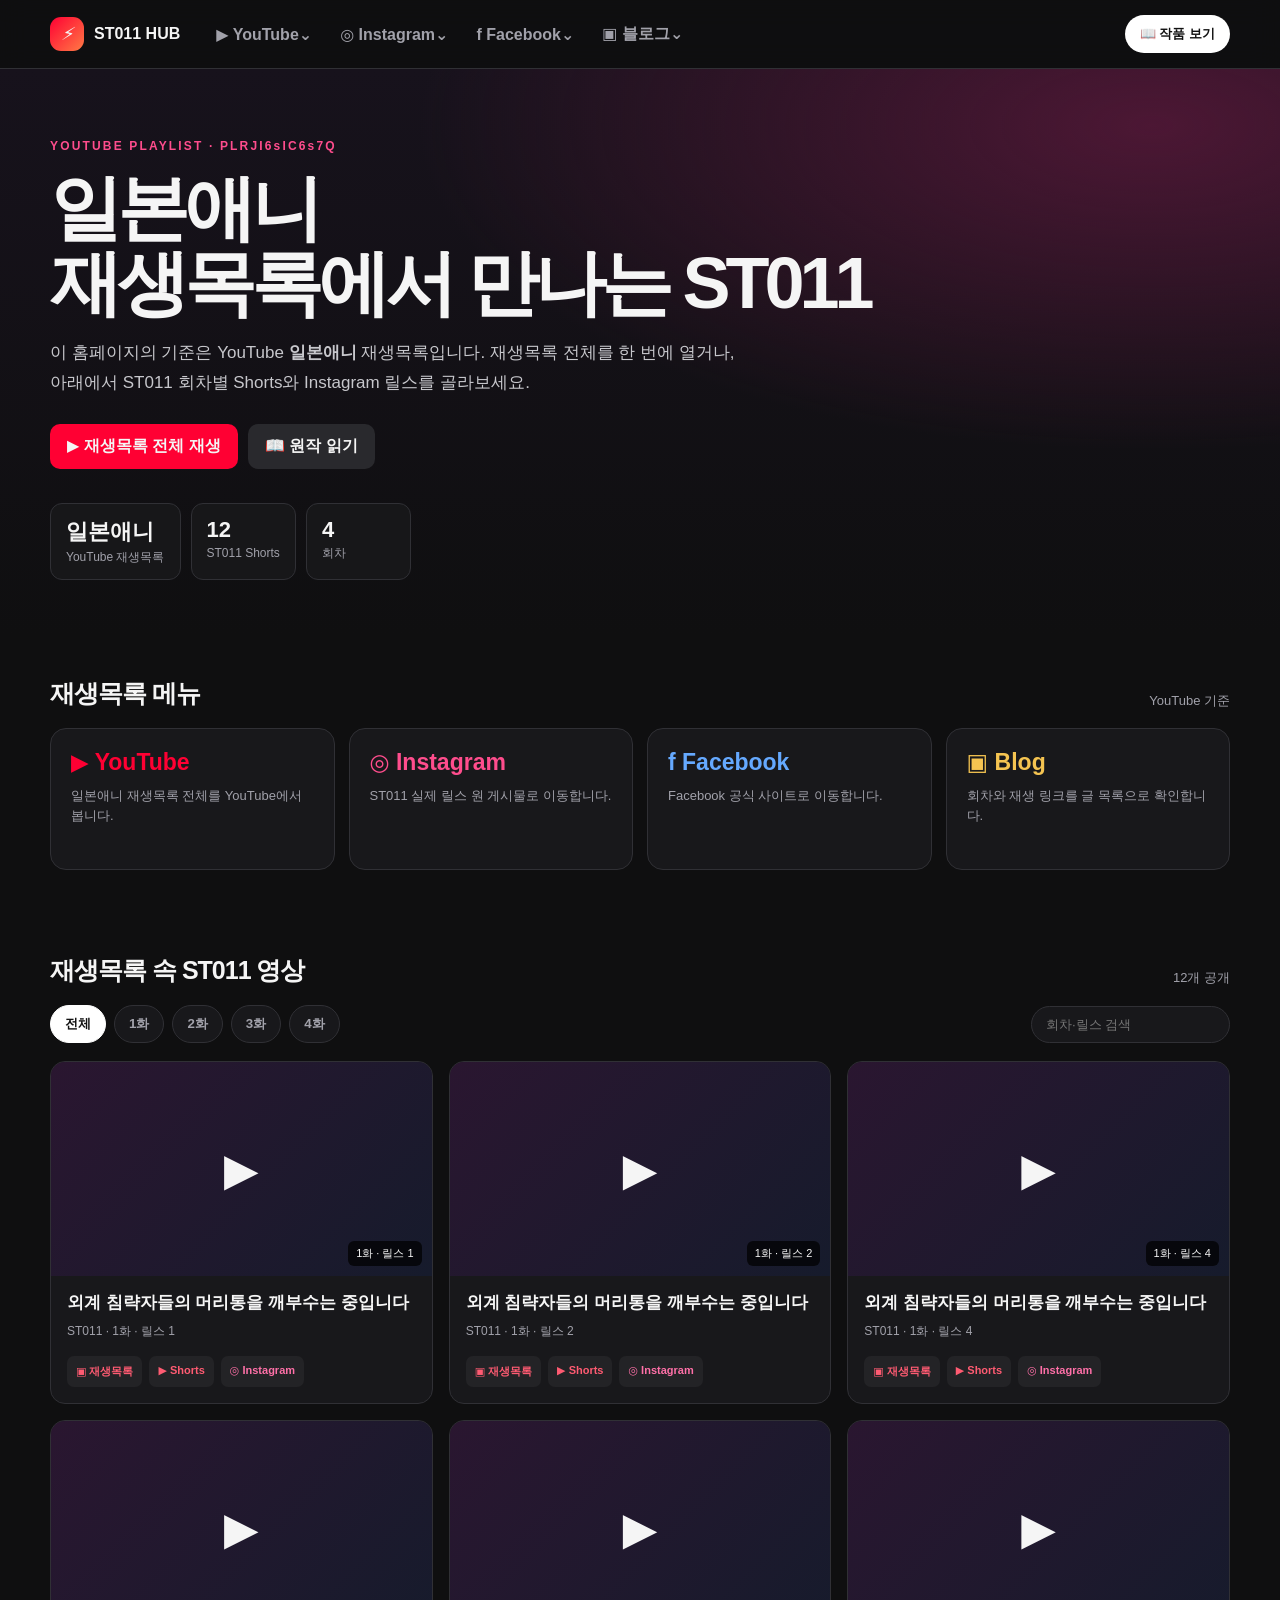
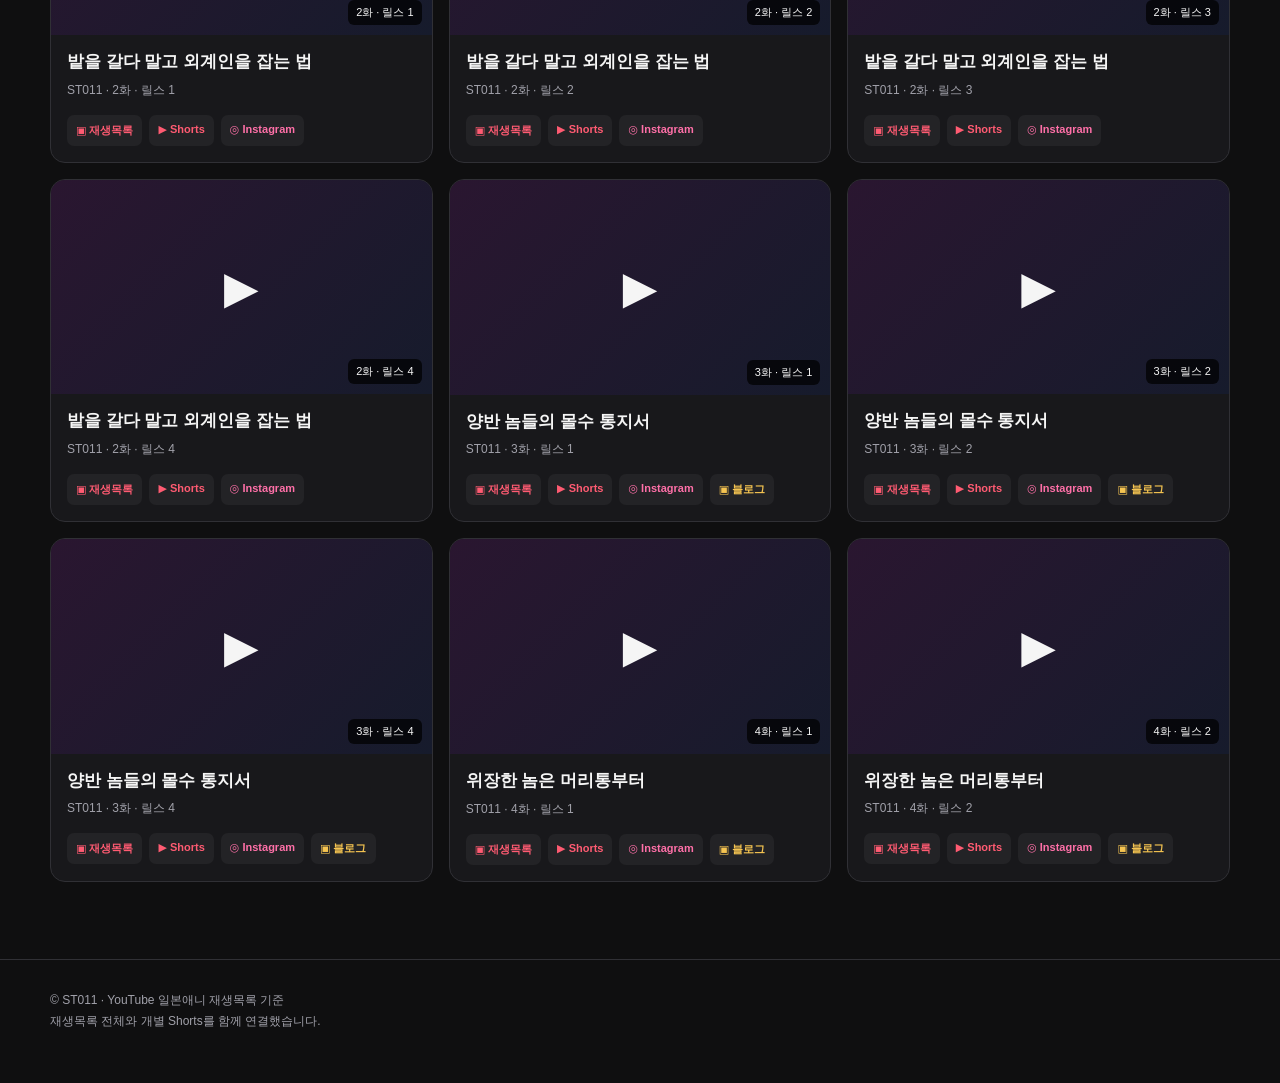
==== index.html @ 4442c3e7 "Rebuild homepage around YouTube playlist" ====
<!doctype html>
<html lang="ko">
<head>
<meta charset="utf-8"><meta name="viewport" content="width=device-width,initial-scale=1">
<meta name="description" content="ST011 외계 침략자들의 머리통을 깨부수는 중입니다 공식 콘텐츠 허브">
<title>ST011 · 일본애니 YouTube 재생목록</title>
<style>
:root{--bg:#0f0f10;--panel:#18181b;--soft:#232326;--line:#303035;--text:#f5f5f5;--muted:#a1a1aa;--red:#ff0033;--pink:#ff4d8d;--blue:#3ea6ff;--gold:#f5c451}*{box-sizing:border-box}body{margin:0;background:var(--bg);color:var(--text);font-family:Arial,system-ui,"Malgun Gothic",sans-serif}a{color:inherit;text-decoration:none}.wrap{width:min(1180px,calc(100% - 32px));margin:auto}.top{position:sticky;top:0;z-index:5;background:rgba(15,15,16,.94);backdrop-filter:blur(14px);border-bottom:1px solid var(--line)}.nav{height:68px;display:flex;align-items:center;gap:24px}.brand{display:flex;align-items:center;gap:10px;font-weight:900;white-space:nowrap}.brand-mark{display:grid;place-items:center;width:34px;height:34px;border-radius:11px;background:linear-gradient(135deg,var(--red),#ff7a45);font-size:18px}.nav-menu{display:flex;gap:4px;align-items:center}.menu{position:relative}.menu>button{border:0;background:transparent;color:var(--muted);font:inherit;font-weight:700;padding:24px 12px;cursor:pointer}.menu>button:hover,.menu.open>button{color:#fff}.drop{display:none;position:absolute;top:58px;left:0;width:270px;padding:9px;background:#202023;border:1px solid #3a3a40;border-radius:14px;box-shadow:0 18px 45px #0008}.menu.open .drop{display:block}.drop a,.drop .disabled{display:block;padding:12px;border-radius:9px;color:#ddd;font-size:14px}.drop a:hover{background:#303035}.drop small{display:block;color:var(--muted);font-size:11px;margin-top:3px}.nav-cta{margin-left:auto;padding:10px 15px;border-radius:999px;background:#fff;color:#111;font-weight:800;font-size:13px}.hero{padding:70px 0 55px;background:radial-gradient(ellipse at 90% 10%,#4c1734 0,transparent 45%),linear-gradient(180deg,#17121c,#0f0f10)}.eyebrow{color:var(--pink);font-size:12px;font-weight:900;letter-spacing:.18em}.hero h1{max-width:850px;margin:18px 0 15px;font-size:clamp(37px,6vw,72px);line-height:1.04;letter-spacing:-.07em}.hero p{max-width:690px;color:#c7c7cc;line-height:1.75;font-size:17px}.hero-actions{display:flex;gap:10px;flex-wrap:wrap;margin-top:27px}.btn{display:inline-flex;align-items:center;gap:7px;padding:12px 17px;border-radius:10px;background:var(--red);font-weight:800}.btn.alt{background:#29292d}.stats{display:flex;gap:10px;margin-top:34px;flex-wrap:wrap}.stat{min-width:105px;padding:13px 15px;border:1px solid var(--line);border-radius:12px;background:#171719}.stat b{display:block;font-size:22px}.stat span{color:var(--muted);font-size:12px}.section{padding:42px 0}.section-head{display:flex;justify-content:space-between;align-items:end;margin-bottom:18px}.section-head h2{font-size:25px;margin:0;letter-spacing:-.04em}.section-head span{color:var(--muted);font-size:13px}.channel-grid{display:grid;grid-template-columns:repeat(4,1fr);gap:14px}.channel{min-height:142px;padding:20px;border:1px solid var(--line);border-radius:16px;background:var(--panel);transition:.2s}.channel:hover{transform:translateY(-3px);border-color:#626269}.channel b{font-size:23px}.channel p{margin:10px 0 0;color:var(--muted);font-size:13px;line-height:1.5}.channel.yt b{color:var(--red)}.channel.ig b{color:var(--pink)}.channel.blog b{color:var(--gold)}.channel.fb b{color:#65a9ff}.toolbar{display:flex;gap:8px;align-items:center;overflow:auto;margin-bottom:18px}.filter{padding:9px 14px;border:1px solid var(--line);border-radius:999px;background:var(--panel);color:var(--muted);font-weight:800;cursor:pointer;white-space:nowrap}.filter.active{background:#fff;color:#111;border-color:#fff}.search{margin-left:auto;min-width:190px;padding:10px 14px;border:1px solid var(--line);border-radius:999px;background:var(--panel);color:#fff;outline:0}.grid{display:grid;grid-template-columns:repeat(3,1fr);gap:16px}.card{overflow:hidden;border:1px solid var(--line);border-radius:15px;background:var(--panel);transition:.2s}.card:hover{transform:translateY(-3px);border-color:#666}.thumb{position:relative;aspect-ratio:16/9;background:linear-gradient(135deg,#2a1630,#161b2c);display:grid;place-items:center;font-size:45px}.thumb span{position:absolute;right:10px;bottom:10px;padding:5px 8px;border-radius:6px;background:#000b;font-size:11px}.card-body{padding:16px}.card h3{margin:0 0 8px;font-size:17px;line-height:1.35}.card p{margin:0;color:var(--muted);font-size:12px}.links{display:flex;gap:7px;flex-wrap:wrap;margin-top:16px}.links a{padding:8px 9px;border-radius:7px;background:var(--soft);font-size:11px;font-weight:800}.links .yt{color:#ff5b72}.links .ig{color:#ff70a8}.links .bl{color:var(--gold)}.empty{grid-column:1/-1;text-align:center;color:var(--muted);padding:45px}footer{margin-top:35px;padding:30px 0 50px;border-top:1px solid var(--line);color:var(--muted);font-size:12px;line-height:1.8}@media(max-width:800px){.nav{gap:10px}.nav-menu{gap:0}.menu>button{padding:24px 7px;font-size:13px}.nav-cta{display:none}.channel-grid{grid-template-columns:repeat(2,1fr)}.grid{grid-template-columns:repeat(2,1fr)}}@media(max-width:560px){.wrap{width:calc(100% - 24px)}.nav{height:58px}.brand span{display:none}.nav-menu{margin-left:auto}.menu>button{padding:20px 5px;font-size:12px}.drop{position:fixed;top:59px;left:12px;width:calc(100vw - 24px)}.hero{padding:50px 0 40px}.hero h1{font-size:42px}.channel-grid,.grid{grid-template-columns:1fr}.search{min-width:130px}}
</style>
</head>
<body>
<header class="top"><nav class="nav wrap"><a class="brand" href="#top"><i class="brand-mark">⚡</i><span>ST011 HUB</span></a><div class="nav-menu"><div class="menu"><button>▶ YouTube⌄</button><div class="drop"><a href="#reels">ST011 Shorts<small>회차별 공개 릴스 12개</small></a><a href="https://www.youtube.com/shorts/h71V_TuY8aE" target="_blank" rel="noopener">최신 Shorts 보기<small>YouTube에서 바로 재생</small></a></div></div><div class="menu"><button>◎ Instagram⌄</button><div class="drop"><a href="#reels">Instagram 릴스 목록<small>실제 게시물 permalink 12개</small></a><a href="https://www.instagram.com/reel/DeUQl2rDQXQ/" target="_blank" rel="noopener">최근 릴스 보기<small>Instagram 원 게시물</small></a></div></div><div class="menu"><button>f Facebook⌄</button><div class="drop"><a href="https://www.facebook.com/" target="_blank" rel="noopener">Facebook 열기<small>공식 Facebook</small></a><span class="disabled">ST011 Facebook<small>게시물 준비 중</small></span></div></div><div class="menu"><button>▣ 블로그⌄</button><div class="drop"><a href="https://okluckday9009.blogspot.com/p/st011.html" target="_blank" rel="noopener">ST011 전체 목록<small>회차·릴스 통합 목록</small></a><a href="#reels">개별 Blogger 글<small>연결된 항목에서 보기</small></a></div></div></div><a class="nav-cta" href="https://novelpia.com/novel/458237" target="_blank" rel="noopener">📖 작품 보기</a></nav></header>
<main id="top"><section class="hero"><div class="wrap"><div class="eyebrow">YOUTUBE PLAYLIST · PLRJI6sIC6s7Q</div><h1>일본애니<br>재생목록에서 만나는 ST011</h1><p>이 홈페이지의 기준은 YouTube <b>일본애니</b> 재생목록입니다. 재생목록 전체를 한 번에 열거나, 아래에서 ST011 회차별 Shorts와 Instagram 릴스를 골라보세요.</p><div class="hero-actions"><a class="btn" href="https://www.youtube.com/playlist?list=PLRJI6sIC6s7Q" target="_blank" rel="noopener">▶ 재생목록 전체 재생</a><a class="btn alt" href="https://novelpia.com/novel/458237" target="_blank" rel="noopener">📖 원작 읽기</a></div><div class="stats"><div class="stat"><b>일본애니</b><span>YouTube 재생목록</span></div><div class="stat"><b>12</b><span>ST011 Shorts</span></div><div class="stat"><b>4</b><span>회차</span></div></div></div></section><section class="section wrap"><div class="section-head"><h2>재생목록 메뉴</h2><span>YouTube 기준</span></div><div class="channel-grid"><a class="channel yt" href="https://www.youtube.com/playlist?list=PLRJI6sIC6s7Q" target="_blank" rel="noopener"><b>▶ YouTube</b><p>일본애니 재생목록 전체를 YouTube에서 봅니다.</p></a><a class="channel ig" href="#reels"><b>◎ Instagram</b><p>ST011 실제 릴스 원 게시물로 이동합니다.</p></a><a class="channel fb" href="https://www.facebook.com/" target="_blank" rel="noopener"><b>f Facebook</b><p>Facebook 공식 사이트로 이동합니다.</p></a><a class="channel blog" href="https://okluckday9009.blogspot.com/p/st011.html" target="_blank" rel="noopener"><b>▣ Blog</b><p>회차와 재생 링크를 글 목록으로 확인합니다.</p></a></div></section><section class="section wrap" id="reels"><div class="section-head"><h2>재생목록 속 ST011 영상</h2><span id="count">12개 공개</span></div><div class="toolbar"><button class="filter active" data-ep="all">전체</button><button class="filter" data-ep="1">1화</button><button class="filter" data-ep="2">2화</button><button class="filter" data-ep="3">3화</button><button class="filter" data-ep="4">4화</button><input class="search" id="search" type="search" placeholder="회차·릴스 검색"></div><div class="grid" id="cards"></div></section></main><footer><div class="wrap">© ST011 · YouTube 일본애니 재생목록 기준<br>재생목록 전체와 개별 Shorts를 함께 연결했습니다.</div></footer>
<script>document.querySelectorAll('.menu>button').forEach(b=>b.addEventListener('click',e=>{e.stopPropagation();let m=b.parentElement;document.querySelectorAll('.menu.open').forEach(x=>{if(x!==m)x.classList.remove('open')});m.classList.toggle('open')}));document.addEventListener('click',()=>document.querySelectorAll('.menu.open').forEach(x=>x.classList.remove('open')));const playlist='https://www.youtube.com/playlist?list=PLRJI6sIC6s7Q';const ep={1:'외계 침략자들의 머리통을 깨부수는 중입니다',2:'밭을 갈다 말고 외계인을 잡는 법',3:'양반 놈들의 몰수 통지서',4:'위장한 놈은 머리통부터'};const data=[[1,1,'h71V_TuY8aE','DeT11DfCuy5'],[1,2,'2oEH3AZr828','DeT2FqKDecx'],[1,4,'5866aR7x1Wc','DeT2aIpCD3w'],[2,1,'pRahe1YT7Gk','DeT2qjZjl4y'],[2,2,'icGNp7vHbL8','DeT3AYilDQW'],[2,3,'TLaUuXp0Tio','DeT3PUkDRfa'],[2,4,'d_5WzrYfYfo','DeT3c35DJd8'],[3,1,'-ogIaoAQ8pc','DeUOO4tgRY1','https://okluckday9009.blogspot.com/2026/10/st011-3-1.html'],[3,2,'vuyFO8co-Tc','DeUOekKgqoB','https://okluckday9009.blogspot.com/2026/10/st011-3-2.html'],[3,4,'KLglSSzlhNg','DeUQIN5Ai72','https://okluckday9009.blogspot.com/2026/10/st011-3-4.html'],[4,1,'MNRYfB_dFZ0','DeUQVhTjrrh','https://okluckday9009.blogspot.com/2026/10/st011-4-1.html'],[4,2,'YEuZNyQRZB8','DeUQl2rDQXQ','https://okluckday9009.blogspot.com/2026/10/st011-4-2.html']];const cards=document.querySelector('#cards'),count=document.querySelector('#count');function draw(filter='all',query=''){cards.innerHTML='';let n=0;data.forEach(([e,p,y,i,b])=>{let text=`${e}화 ${p} ${ep[e]}`;if(filter!=='all'&&String(e)!==filter||query&&!text.toLowerCase().includes(query.toLowerCase()))return;n++;cards.insertAdjacentHTML('beforeend',`<article class="card"><div class="thumb">▶<span>${e}화 · 릴스 ${p}</span></div><div class="card-body"><h3>${ep[e]}</h3><p>ST011 · ${e}화 · 릴스 ${p}</p><div class="links"><a class="yt" href="${playlist}" target="_blank" rel="noopener">▣ 재생목록</a><a class="yt" href="https://www.youtube.com/shorts/${y}" target="_blank" rel="noopener">▶ Shorts</a><a class="ig" href="https://www.instagram.com/reel/${i}/" target="_blank" rel="noopener">◎ Instagram</a>${b?`<a class="bl" href="${b}" target="_blank" rel="noopener">▣ 블로그</a>`:''}</div></div></article>`)});if(!n)cards.innerHTML='<div class="empty">조건에 맞는 콘텐츠가 없습니다.</div>';count.textContent=`${n}개 공개`}let current='all';document.querySelectorAll('[data-ep]').forEach(b=>b.addEventListener('click',()=>{document.querySelector('.filter.active').classList.remove('active');b.classList.add('active');current=b.dataset.ep;draw(current,document.querySelector('#search').value)}));document.querySelector('#search').addEventListener('input',e=>draw(current,e.target.value));draw();</script>
</body></html>
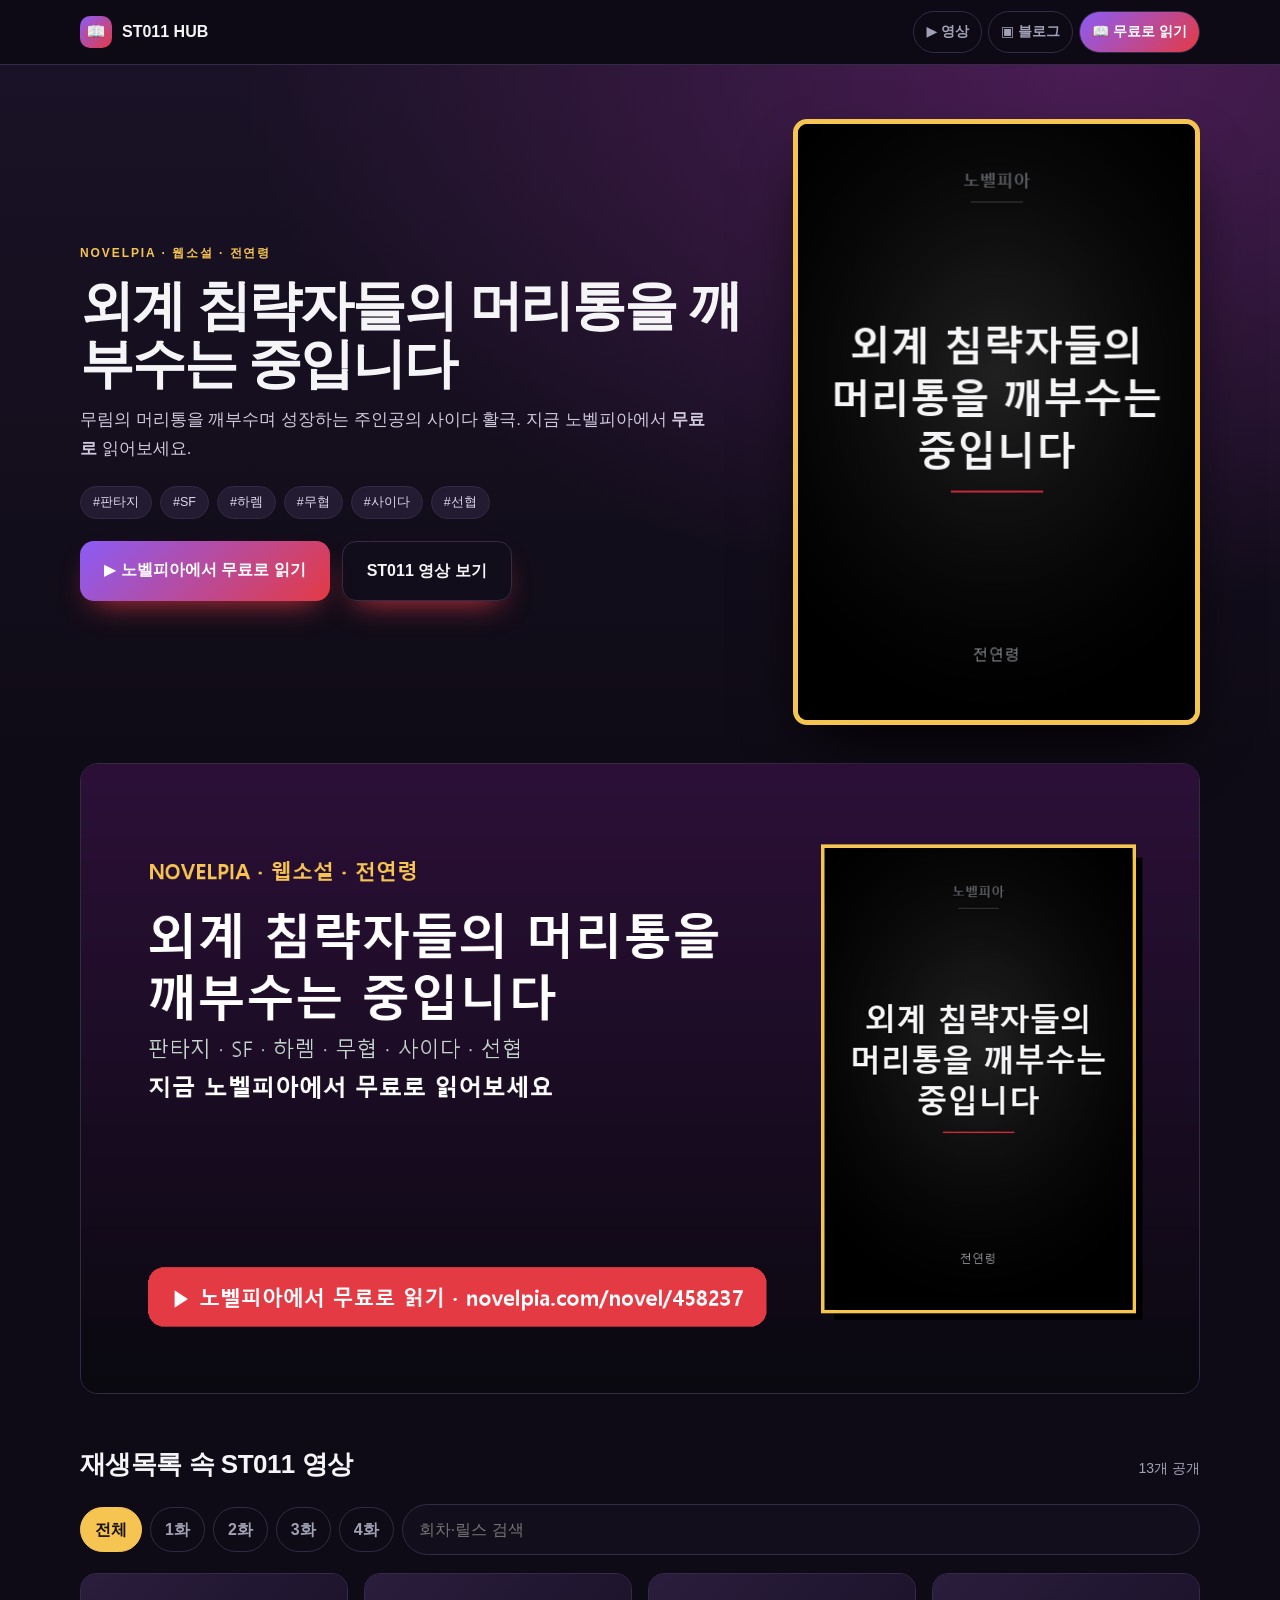
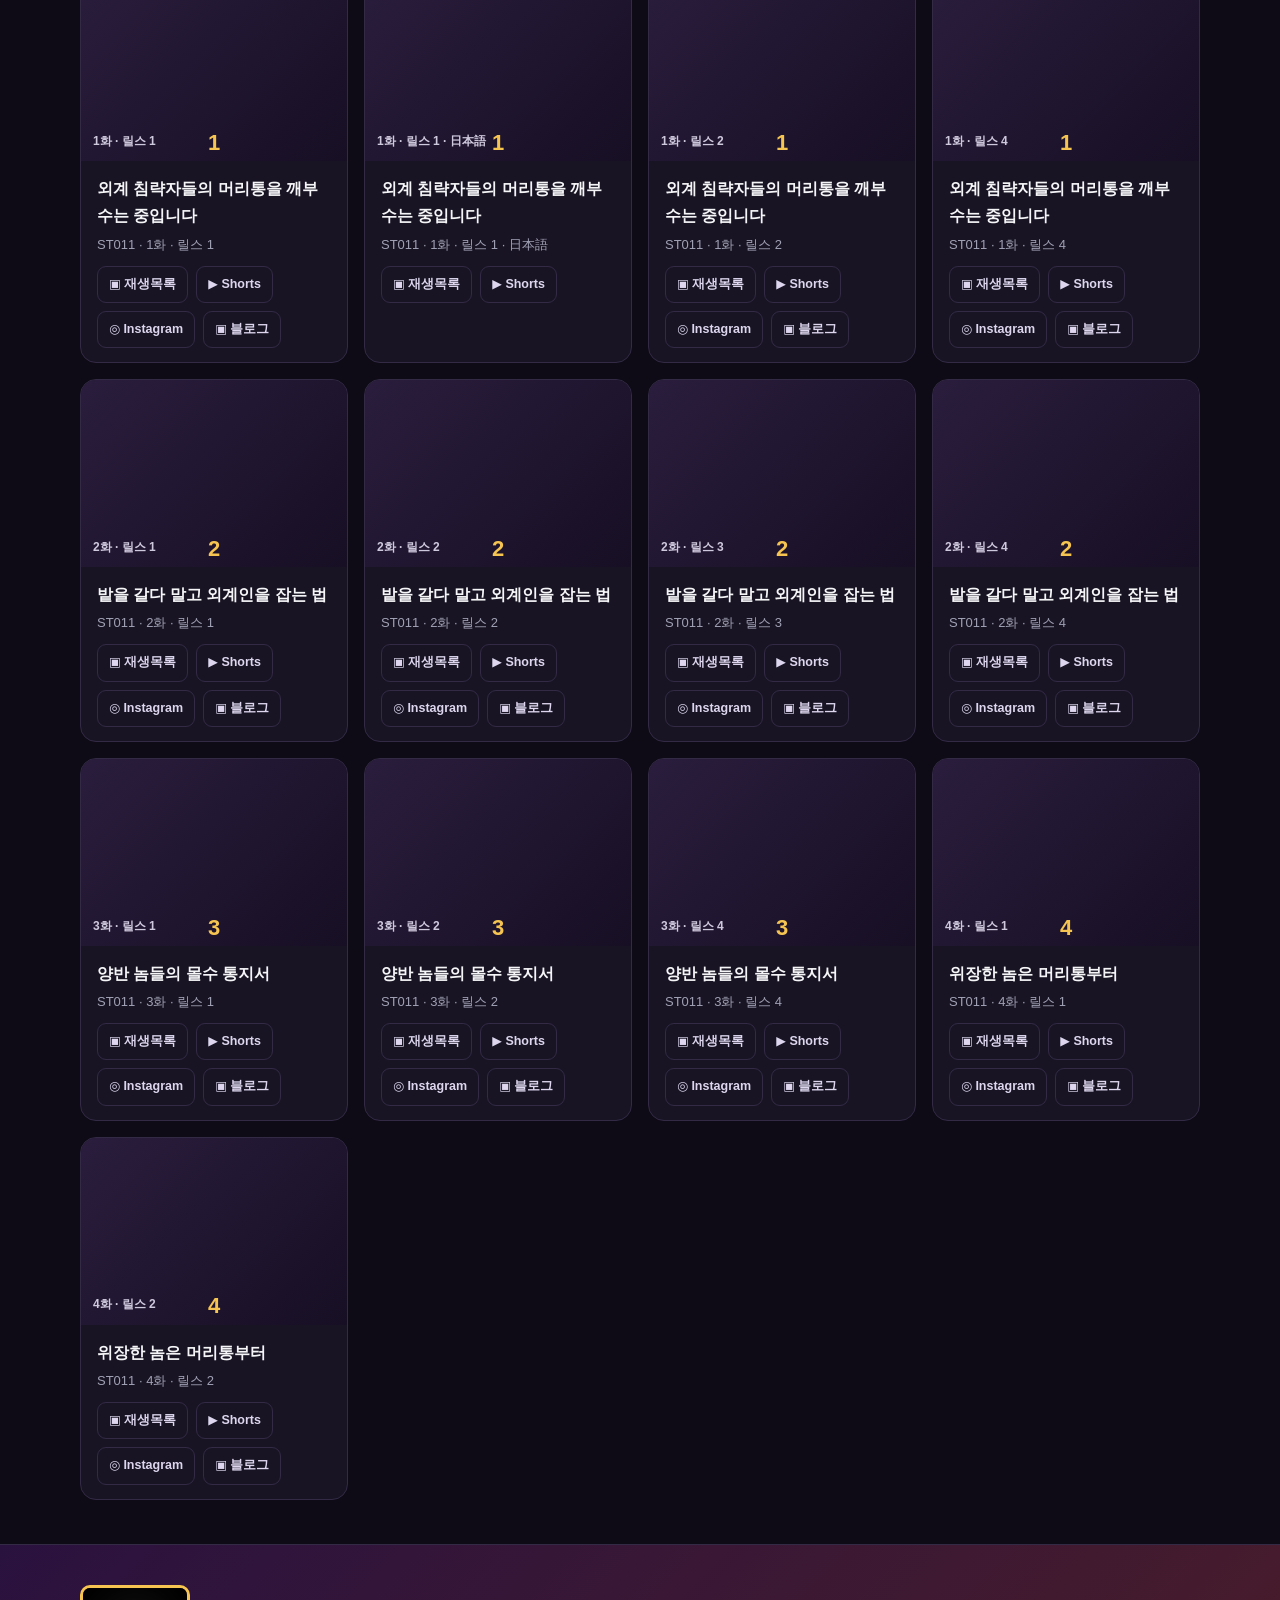
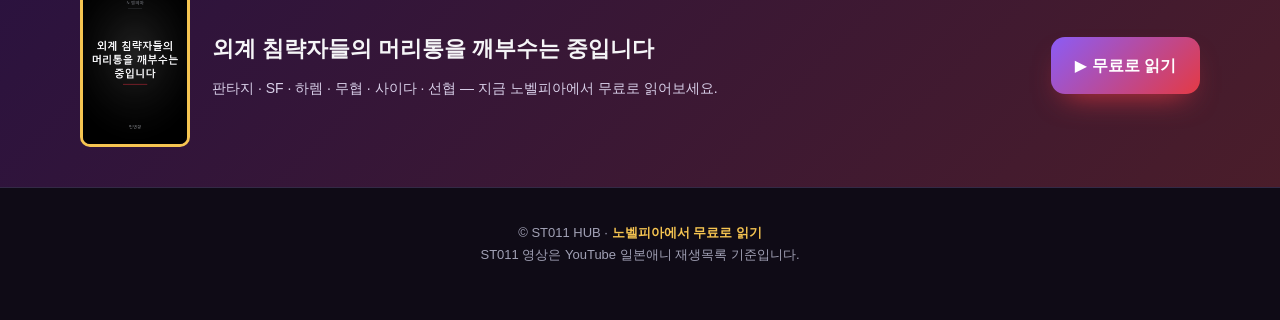
==== commit e862bfff: "Rebuild homepage around the novel (외계 침략자들의 머리통을 깨부수는 중입니다): hero + official cover + banner + CTAs +" ====
--- a/index.html
+++ b/index.html
@@ -1,15 +1,158 @@
 <!doctype html>
 <html lang="ko">
 <head>
-<meta charset="utf-8"><meta name="viewport" content="width=device-width,initial-scale=1">
-<meta name="description" content="ST011 외계 침략자들의 머리통을 깨부수는 중입니다 공식 콘텐츠 허브">
-<title>ST011 · 일본애니 YouTube 재생목록</title>
+<meta charset="utf-8">
+<meta name="viewport" content="width=device-width,initial-scale=1">
+<meta name="description" content="노벨피아 웹소설 &#39;외계 침략자들의 머리통을 깨부수는 중입니다&#39; 공식 허브 — 지금 무료로 읽기, ST011 영상·릴스 모음">
+<meta name="robots" content="max-image-preview:large">
+<meta property="og:title" content="외계 침략자들의 머리통을 깨부수는 중입니다">
+<meta property="og:description" content="판타지·SF·하렘·무협·사이다·선협 — 노벨피아에서 무료로 읽어보세요.">
+<meta property="og:image" content="https://nicewjs0526-sudo.github.io/st011-homepage/assets/hero_novelpia.png">
+<meta property="og:type" content="website">
+<meta name="twitter:card" content="summary_large_image">
+<link rel="alternate" type="application/atom+xml" title="외계 침략자들의 머리통을 깨부수는 중입니다" href="https://okluckday9009.blogspot.com/feeds/posts/default">
+<title>외계 침략자들의 머리통을 깨부수는 중입니다 · ST011 HUB</title>
 <style>
-:root{--bg:#0f0f10;--panel:#18181b;--soft:#232326;--line:#303035;--text:#f5f5f5;--muted:#a1a1aa;--red:#ff0033;--pink:#ff4d8d;--blue:#3ea6ff;--gold:#f5c451}*{box-sizing:border-box}body{margin:0;background:var(--bg);color:var(--text);font-family:Arial,system-ui,"Malgun Gothic",sans-serif}a{color:inherit;text-decoration:none}.wrap{width:min(1180px,calc(100% - 32px));margin:auto}.top{position:sticky;top:0;z-index:5;background:rgba(15,15,16,.94);backdrop-filter:blur(14px);border-bottom:1px solid var(--line)}.nav{height:68px;display:flex;align-items:center;gap:24px}.brand{display:flex;align-items:center;gap:10px;font-weight:900;white-space:nowrap}.brand-mark{display:grid;place-items:center;width:34px;height:34px;border-radius:11px;background:linear-gradient(135deg,var(--red),#ff7a45);font-size:18px}.nav-menu{display:flex;gap:4px;align-items:center}.menu{position:relative}.menu>button{border:0;background:transparent;color:var(--muted);font:inherit;font-weight:700;padding:24px 12px;cursor:pointer}.menu>button:hover,.menu.open>button{color:#fff}.drop{display:none;position:absolute;top:58px;left:0;width:270px;padding:9px;background:#202023;border:1px solid #3a3a40;border-radius:14px;box-shadow:0 18px 45px #0008}.menu.open .drop{display:block}.drop a,.drop .disabled{display:block;padding:12px;border-radius:9px;color:#ddd;font-size:14px}.drop a:hover{background:#303035}.drop small{display:block;color:var(--muted);font-size:11px;margin-top:3px}.nav-cta{margin-left:auto;padding:10px 15px;border-radius:999px;background:#fff;color:#111;font-weight:800;font-size:13px}.hero{padding:70px 0 55px;background:radial-gradient(ellipse at 90% 10%,#4c1734 0,transparent 45%),linear-gradient(180deg,#17121c,#0f0f10)}.eyebrow{color:var(--pink);font-size:12px;font-weight:900;letter-spacing:.18em}.hero h1{max-width:850px;margin:18px 0 15px;font-size:clamp(37px,6vw,72px);line-height:1.04;letter-spacing:-.07em}.hero p{max-width:690px;color:#c7c7cc;line-height:1.75;font-size:17px}.hero-actions{display:flex;gap:10px;flex-wrap:wrap;margin-top:27px}.btn{display:inline-flex;align-items:center;gap:7px;padding:12px 17px;border-radius:10px;background:var(--red);font-weight:800}.btn.alt{background:#29292d}.stats{display:flex;gap:10px;margin-top:34px;flex-wrap:wrap}.stat{min-width:105px;padding:13px 15px;border:1px solid var(--line);border-radius:12px;background:#171719}.stat b{display:block;font-size:22px}.stat span{color:var(--muted);font-size:12px}.section{padding:42px 0}.section-head{display:flex;justify-content:space-between;align-items:end;margin-bottom:18px}.section-head h2{font-size:25px;margin:0;letter-spacing:-.04em}.section-head span{color:var(--muted);font-size:13px}.channel-grid{display:grid;grid-template-columns:repeat(4,1fr);gap:14px}.channel{min-height:142px;padding:20px;border:1px solid var(--line);border-radius:16px;background:var(--panel);transition:.2s}.channel:hover{transform:translateY(-3px);border-color:#626269}.channel b{font-size:23px}.channel p{margin:10px 0 0;color:var(--muted);font-size:13px;line-height:1.5}.channel.yt b{color:var(--red)}.channel.ig b{color:var(--pink)}.channel.blog b{color:var(--gold)}.channel.fb b{color:#65a9ff}.toolbar{display:flex;gap:8px;align-items:center;overflow:auto;margin-bottom:18px}.filter{padding:9px 14px;border:1px solid var(--line);border-radius:999px;background:var(--panel);color:var(--muted);font-weight:800;cursor:pointer;white-space:nowrap}.filter.active{background:#fff;color:#111;border-color:#fff}.search{margin-left:auto;min-width:190px;padding:10px 14px;border:1px solid var(--line);border-radius:999px;background:var(--panel);color:#fff;outline:0}.grid{display:grid;grid-template-columns:repeat(3,1fr);gap:16px}.card{overflow:hidden;border:1px solid var(--line);border-radius:15px;background:var(--panel);transition:.2s}.card:hover{transform:translateY(-3px);border-color:#666}.thumb{position:relative;aspect-ratio:16/9;background:linear-gradient(135deg,#2a1630,#161b2c);display:grid;place-items:center;font-size:45px}.thumb span{position:absolute;right:10px;bottom:10px;padding:5px 8px;border-radius:6px;background:#000b;font-size:11px}.card-body{padding:16px}.card h3{margin:0 0 8px;font-size:17px;line-height:1.35}.card p{margin:0;color:var(--muted);font-size:12px}.links{display:flex;gap:7px;flex-wrap:wrap;margin-top:16px}.links a{padding:8px 9px;border-radius:7px;background:var(--soft);font-size:11px;font-weight:800}.links .yt{color:#ff5b72}.links .ig{color:#ff70a8}.links .bl{color:var(--gold)}.empty{grid-column:1/-1;text-align:center;color:var(--muted);padding:45px}footer{margin-top:35px;padding:30px 0 50px;border-top:1px solid var(--line);color:var(--muted);font-size:12px;line-height:1.8}@media(max-width:800px){.nav{gap:10px}.nav-menu{gap:0}.menu>button{padding:24px 7px;font-size:13px}.nav-cta{display:none}.channel-grid{grid-template-columns:repeat(2,1fr)}.grid{grid-template-columns:repeat(2,1fr)}}@media(max-width:560px){.wrap{width:calc(100% - 24px)}.nav{height:58px}.brand span{display:none}.nav-menu{margin-left:auto}.menu>button{padding:20px 5px;font-size:12px}.drop{position:fixed;top:59px;left:12px;width:calc(100vw - 24px)}.hero{padding:50px 0 40px}.hero h1{font-size:42px}.channel-grid,.grid{grid-template-columns:1fr}.search{min-width:130px}}
+:root{--bg:#0f0b16;--panel:#181423;--soft:#221b31;--line:#332a46;--ink:#f5f5f7;--muted:#a1a1b5;--gold:#f5c451;--red:#e43a44;--purple:#8b5cf6}
+*{box-sizing:border-box}html,body{margin:0}
+body{background:var(--bg);color:var(--ink);font-family:Arial,system-ui,"Malgun Gothic",sans-serif;line-height:1.7}
+a{color:inherit;text-decoration:none}img{max-width:100%;display:block}
+.wrap{width:min(1120px,calc(100% - 32px));margin:auto}
+.top{position:sticky;top:0;z-index:9;background:rgba(15,11,22,.92);backdrop-filter:blur(14px);border-bottom:1px solid var(--line)}
+.nav{min-height:64px;display:flex;align-items:center;gap:18px}
+.brand{display:flex;align-items:center;gap:10px;font-weight:900;white-space:nowrap}
+.brand i{display:grid;place-items:center;width:32px;height:32px;border-radius:10px;background:linear-gradient(135deg,var(--purple),var(--red));font-style:normal}
+.nav .links{margin-left:auto;display:flex;gap:6px;flex-wrap:wrap}
+.nav .links a{padding:8px 12px;border-radius:999px;color:var(--muted);font-weight:700;font-size:14px}
+.nav .links a:hover{color:#fff;background:var(--soft)}
+.cta{background:linear-gradient(135deg,var(--purple),var(--red));color:#fff!important;font-weight:800}
+.hero{padding:54px 0 30px;background:radial-gradient(ellipse at 85% 0,#4a1d54 0,transparent 55%),linear-gradient(180deg,#1a1226,#0f0b16)}
+.hero-grid{display:grid;grid-template-columns:1.5fr .9fr;gap:34px;align-items:center}
+.eyebrow{color:var(--gold);font-size:12px;font-weight:900;letter-spacing:.16em;margin:0 0 12px}
+.hero h1{margin:0 0 14px;font-size:clamp(30px,4.6vw,54px);line-height:1.08;letter-spacing:-.04em}
+.lead{color:#cfc9dd;font-size:17px;margin:0 0 22px;max-width:640px}
+.chips{margin:0 0 22px;padding:0;list-style:none;display:flex;gap:8px;flex-wrap:wrap}
+.chips li{background:var(--soft);border:1px solid var(--line);color:#ddd6ee;font-size:12.5px;padding:5px 12px;border-radius:999px}
+.hero-actions{display:flex;gap:12px;flex-wrap:wrap}
+.btn{display:inline-block;padding:15px 24px;border-radius:14px;font-weight:800;background:linear-gradient(135deg,var(--purple),var(--red));color:#fff;box-shadow:0 14px 30px -14px rgba(228,58,68,.9)}
+.btn.alt{background:transparent;border:1px solid var(--line);color:var(--ink)}
+.book{border:5px solid var(--gold);border-radius:14px;overflow:hidden;box-shadow:0 30px 60px -20px #000}
+.promo{padding:8px 0 4px}
+.promo a{display:block;border-radius:18px;overflow:hidden;border:1px solid var(--line)}
 </style>
 </head>
 <body>
-<header class="top"><nav class="nav wrap"><a class="brand" href="#top"><i class="brand-mark">⚡</i><span>ST011 HUB</span></a><div class="nav-menu"><div class="menu"><button>▶ YouTube⌄</button><div class="drop"><a href="#reels">ST011 Shorts<small>회차별 공개 릴스 12개</small></a><a href="https://www.youtube.com/shorts/h71V_TuY8aE" target="_blank" rel="noopener">최신 Shorts 보기<small>YouTube에서 바로 재생</small></a></div></div><div class="menu"><button>◎ Instagram⌄</button><div class="drop"><a href="#reels">Instagram 릴스 목록<small>실제 게시물 permalink 12개</small></a><a href="https://www.instagram.com/reel/DeUQl2rDQXQ/" target="_blank" rel="noopener">최근 릴스 보기<small>Instagram 원 게시물</small></a></div></div><div class="menu"><button>f Facebook⌄</button><div class="drop"><a href="https://www.facebook.com/" target="_blank" rel="noopener">Facebook 열기<small>공식 Facebook</small></a><span class="disabled">ST011 Facebook<small>게시물 준비 중</small></span></div></div><div class="menu"><button>▣ 블로그⌄</button><div class="drop"><a href="https://okluckday9009.blogspot.com/p/st011.html" target="_blank" rel="noopener">ST011 전체 목록<small>회차·릴스 통합 목록</small></a><a href="#reels">개별 Blogger 글<small>연결된 항목에서 보기</small></a></div></div></div><a class="nav-cta" href="https://novelpia.com/novel/458237" target="_blank" rel="noopener">📖 작품 보기</a></nav></header>
-<main id="top"><section class="hero"><div class="wrap"><div class="eyebrow">YOUTUBE PLAYLIST · PLRJI6sIC6s7Q</div><h1>일본애니<br>재생목록에서 만나는 ST011</h1><p>이 홈페이지의 기준은 YouTube <b>일본애니</b> 재생목록입니다. 재생목록 전체를 한 번에 열거나, 아래에서 ST011 회차별 Shorts와 Instagram 릴스를 골라보세요.</p><div class="hero-actions"><a class="btn" href="https://www.youtube.com/playlist?list=PLRJI6sIC6s7Q" target="_blank" rel="noopener">▶ 재생목록 전체 재생</a><a class="btn alt" href="https://novelpia.com/novel/458237" target="_blank" rel="noopener">📖 원작 읽기</a></div><div class="stats"><div class="stat"><b>일본애니</b><span>YouTube 재생목록</span></div><div class="stat"><b>12</b><span>ST011 Shorts</span></div><div class="stat"><b>4</b><span>회차</span></div></div></div></section><section class="section wrap"><div class="section-head"><h2>재생목록 메뉴</h2><span>YouTube 기준</span></div><div class="channel-grid"><a class="channel yt" href="https://www.youtube.com/playlist?list=PLRJI6sIC6s7Q" target="_blank" rel="noopener"><b>▶ YouTube</b><p>일본애니 재생목록 전체를 YouTube에서 봅니다.</p></a><a class="channel ig" href="#reels"><b>◎ Instagram</b><p>ST011 실제 릴스 원 게시물로 이동합니다.</p></a><a class="channel fb" href="https://www.facebook.com/" target="_blank" rel="noopener"><b>f Facebook</b><p>Facebook 공식 사이트로 이동합니다.</p></a><a class="channel blog" href="https://okluckday9009.blogspot.com/p/st011.html" target="_blank" rel="noopener"><b>▣ Blog</b><p>회차와 재생 링크를 글 목록으로 확인합니다.</p></a></div></section><section class="section wrap" id="reels"><div class="section-head"><h2>재생목록 속 ST011 영상</h2><span id="count">12개 공개</span></div><div class="toolbar"><button class="filter active" data-ep="all">전체</button><button class="filter" data-ep="1">1화</button><button class="filter" data-ep="2">2화</button><button class="filter" data-ep="3">3화</button><button class="filter" data-ep="4">4화</button><input class="search" id="search" type="search" placeholder="회차·릴스 검색"></div><div class="grid" id="cards"></div></section></main><footer><div class="wrap">© ST011 · YouTube 일본애니 재생목록 기준<br>재생목록 전체와 개별 Shorts를 함께 연결했습니다.</div></footer>
-<script>document.querySelectorAll('.menu>button').forEach(b=>b.addEventListener('click',e=>{e.stopPropagation();let m=b.parentElement;document.querySelectorAll('.menu.open').forEach(x=>{if(x!==m)x.classList.remove('open')});m.classList.toggle('open')}));document.addEventListener('click',()=>document.querySelectorAll('.menu.open').forEach(x=>x.classList.remove('open')));const playlist='https://www.youtube.com/playlist?list=PLRJI6sIC6s7Q';const ep={1:'외계 침략자들의 머리통을 깨부수는 중입니다',2:'밭을 갈다 말고 외계인을 잡는 법',3:'양반 놈들의 몰수 통지서',4:'위장한 놈은 머리통부터'};const data=[[1,1,'h71V_TuY8aE','DeT11DfCuy5'],[1,2,'2oEH3AZr828','DeT2FqKDecx'],[1,4,'5866aR7x1Wc','DeT2aIpCD3w'],[2,1,'pRahe1YT7Gk','DeT2qjZjl4y'],[2,2,'icGNp7vHbL8','DeT3AYilDQW'],[2,3,'TLaUuXp0Tio','DeT3PUkDRfa'],[2,4,'d_5WzrYfYfo','DeT3c35DJd8'],[3,1,'-ogIaoAQ8pc','DeUOO4tgRY1','https://okluckday9009.blogspot.com/2026/10/st011-3-1.html'],[3,2,'vuyFO8co-Tc','DeUOekKgqoB','https://okluckday9009.blogspot.com/2026/10/st011-3-2.html'],[3,4,'KLglSSzlhNg','DeUQIN5Ai72','https://okluckday9009.blogspot.com/2026/10/st011-3-4.html'],[4,1,'MNRYfB_dFZ0','DeUQVhTjrrh','https://okluckday9009.blogspot.com/2026/10/st011-4-1.html'],[4,2,'YEuZNyQRZB8','DeUQl2rDQXQ','https://okluckday9009.blogspot.com/2026/10/st011-4-2.html']];const cards=document.querySelector('#cards'),count=document.querySelector('#count');function draw(filter='all',query=''){cards.innerHTML='';let n=0;data.forEach(([e,p,y,i,b])=>{let text=`${e}화 ${p} ${ep[e]}`;if(filter!=='all'&&String(e)!==filter||query&&!text.toLowerCase().includes(query.toLowerCase()))return;n++;cards.insertAdjacentHTML('beforeend',`<article class="card"><div class="thumb">▶<span>${e}화 · 릴스 ${p}</span></div><div class="card-body"><h3>${ep[e]}</h3><p>ST011 · ${e}화 · 릴스 ${p}</p><div class="links"><a class="yt" href="${playlist}" target="_blank" rel="noopener">▣ 재생목록</a><a class="yt" href="https://www.youtube.com/shorts/${y}" target="_blank" rel="noopener">▶ Shorts</a><a class="ig" href="https://www.instagram.com/reel/${i}/" target="_blank" rel="noopener">◎ Instagram</a>${b?`<a class="bl" href="${b}" target="_blank" rel="noopener">▣ 블로그</a>`:''}</div></div></article>`)});if(!n)cards.innerHTML='<div class="empty">조건에 맞는 콘텐츠가 없습니다.</div>';count.textContent=`${n}개 공개`}let current='all';document.querySelectorAll('[data-ep]').forEach(b=>b.addEventListener('click',()=>{document.querySelector('.filter.active').classList.remove('active');b.classList.add('active');current=b.dataset.ep;draw(current,document.querySelector('#search').value)}));document.querySelector('#search').addEventListener('input',e=>draw(current,e.target.value));draw();</script>
-</body></html>+<header class="top"><nav class="nav wrap">
+  <a class="brand" href="#top"><i>📖</i><span>ST011 HUB</span></a>
+  <div class="links">
+    <a href="#reels">▶ 영상</a>
+    <a href="https://okluckday9009.blogspot.com/p/st011.html" target="_blank" rel="noopener">▣ 블로그</a>
+    <a class="cta" href="https://novelpia.com/novel/458237" target="_blank" rel="noopener">📖 무료로 읽기</a>
+  </div>
+</nav></header>
+<style>
+.section{padding:44px 0 10px}
+.section-head{display:flex;align-items:baseline;justify-content:space-between;gap:12px;flex-wrap:wrap;margin-bottom:18px}
+.section-head h2{font-size:26px;letter-spacing:-.02em;margin:0}
+.section-head span{color:var(--muted);font-size:14px}
+.toolbar{display:flex;gap:8px;flex-wrap:wrap;align-items:center;margin-bottom:18px}
+.filter{border:1px solid var(--line);background:transparent;color:var(--muted);border-radius:999px;padding:8px 14px;font:inherit;font-weight:700;cursor:pointer}
+.filter.active{background:var(--gold);border-color:var(--gold);color:#1a1207}
+.search{flex:1;min-width:200px;border:1px solid var(--line);background:#120e1c;color:var(--ink);border-radius:999px;padding:11px 16px;font:inherit}
+.grid{display:grid;grid-template-columns:repeat(auto-fill,minmax(250px,1fr));gap:16px}
+.card{background:var(--panel);border:1px solid var(--line);border-radius:16px;overflow:hidden}
+.card .thumb{position:relative;padding-top:56.25%;background:linear-gradient(135deg,#2a1d3d,#170f24);display:grid;place-items:center;color:var(--gold);font-weight:900;font-size:22px}
+.card .thumb span{position:absolute;left:12px;bottom:10px;font-size:12px;color:#cfc9dd;font-weight:700}
+.card-body{padding:14px 16px}
+.card-body h3{margin:0 0 4px;font-size:16px}
+.card-body p{margin:0 0 10px;color:var(--muted);font-size:13px}
+.links{display:flex;gap:8px;flex-wrap:wrap}
+.links a{font-size:12.5px;font-weight:800;padding:7px 11px;border-radius:9px;border:1px solid var(--line);color:#ddd6ee}
+.links a.yt:hover{border-color:var(--gold);color:#fff}
+.links a.bl:hover{border-color:var(--purple)}
+.empty{grid-column:1/-1;text-align:center;color:var(--muted);padding:30px}
+.novelband{padding:40px 0;margin-top:34px;background:linear-gradient(135deg,#2a123f,#4a1d2a);border-top:1px solid var(--line);border-bottom:1px solid var(--line)}
+.novelband .wrap{display:flex;align-items:center;gap:22px;flex-wrap:wrap}
+.novelband img{width:110px;border-radius:10px;border:3px solid var(--gold)}
+.novelband .t{flex:1;min-width:240px}
+.novelband b{display:block;font-size:22px;margin-bottom:6px}
+.novelband span{color:#d8cfe8;font-size:14px}
+footer{padding:34px 0 54px;color:var(--muted);font-size:13px;text-align:center}
+footer a{color:var(--gold);font-weight:700}
+@media(max-width:760px){.hero-grid{grid-template-columns:1fr}.book{max-width:280px;margin:0 auto}}
+</style>
+<main id="top">
+<section class="hero"><div class="wrap hero-grid">
+  <div>
+    <p class="eyebrow">NOVELPIA · 웹소설 · 전연령</p>
+    <h1>외계 침략자들의 머리통을 깨부수는 중입니다</h1>
+    <p class="lead">무림의 머리통을 깨부수며 성장하는 주인공의 사이다 활극. 지금 노벨피아에서 <b>무료로</b> 읽어보세요.</p>
+    <ul class="chips"><li>#판타지</li><li>#SF</li><li>#하렘</li><li>#무협</li><li>#사이다</li><li>#선협</li></ul>
+    <div class="hero-actions">
+      <a class="btn" href="https://novelpia.com/novel/458237" target="_blank" rel="noopener">▶ 노벨피아에서 무료로 읽기</a>
+      <a class="btn alt" href="#reels">ST011 영상 보기</a>
+    </div>
+  </div>
+  <a class="book" href="https://novelpia.com/novel/458237" target="_blank" rel="noopener">
+    <img src="assets/cover.jpg" alt="외계 침략자들의 머리통을 깨부수는 중입니다 표지">
+  </a>
+</div></section>
+
+<section class="promo wrap">
+  <a href="https://novelpia.com/novel/458237" target="_blank" rel="noopener">
+    <img src="assets/hero_novelpia.png" alt="외계 침략자들의 머리통을 깨부수는 중입니다 — 노벨피아에서 무료로 읽기">
+  </a>
+</section>
+
+<section class="section wrap" id="reels">
+  <div class="section-head"><h2>재생목록 속 ST011 영상</h2><span id="count">13개 공개</span></div>
+  <div class="toolbar">
+    <button class="filter active" data-ep="all">전체</button>
+    <button class="filter" data-ep="1">1화</button>
+    <button class="filter" data-ep="2">2화</button>
+    <button class="filter" data-ep="3">3화</button>
+    <button class="filter" data-ep="4">4화</button>
+    <input class="search" id="search" type="search" placeholder="회차·릴스 검색">
+  </div>
+  <div class="grid" id="cards"></div>
+</section>
+</main>
+
+<section class="novelband"><div class="wrap">
+  <img src="assets/cover.jpg" alt="표지">
+  <div class="t">
+    <b>외계 침략자들의 머리통을 깨부수는 중입니다</b>
+    <span>판타지 · SF · 하렘 · 무협 · 사이다 · 선협 — 지금 노벨피아에서 무료로 읽어보세요.</span>
+  </div>
+  <a class="btn" href="https://novelpia.com/novel/458237" target="_blank" rel="noopener">▶ 무료로 읽기</a>
+</div></section>
+
+<footer><div class="wrap">
+  © ST011 HUB · <a href="https://novelpia.com/novel/458237" target="_blank" rel="noopener">노벨피아에서 무료로 읽기</a><br>
+  ST011 영상은 YouTube 일본애니 재생목록 기준입니다.
+</div></footer>
+
+<script>
+const playlist='https://www.youtube.com/playlist?list=PLRJI6sIC6s7Q';
+const ep={1:'외계 침략자들의 머리통을 깨부수는 중입니다',2:'밭을 갈다 말고 외계인을 잡는 법',3:'양반 놈들의 몰수 통지서',4:'위장한 놈은 머리통부터'};
+const data=[[1,1,'h71V_TuY8aE','DeT11DfCuy5','https://okluckday9009.blogspot.com/2026/10/st011-1-1.html',0],[1,1,'JWNoG4ojs70','','',1],[1,2,'2oEH3AZr828','DeT2FqKDecx','https://okluckday9009.blogspot.com/2026/10/st011-1-2.html',0],[1,4,'5866aR7x1Wc','DeT2aIpCD3w','https://okluckday9009.blogspot.com/2026/10/st011-1-4.html',0],[2,1,'pRahe1YT7Gk','DeT2qjZjl4y','https://okluckday9009.blogspot.com/2026/10/st011-2-1.html',0],[2,2,'icGNp7vHbL8','DeT3AYilDQW','https://okluckday9009.blogspot.com/2026/10/st011-2-2.html',0],[2,3,'TLaUuXp0Tio','DeT3PUkDRfa','https://okluckday9009.blogspot.com/2026/10/st011-2-3.html',0],[2,4,'d_5WzrYfYfo','DeT3c35DJd8','https://okluckday9009.blogspot.com/2026/10/st011-2-4.html',0],[3,1,'-ogIaoAQ8pc','DeUOO4tgRY1','https://okluckday9009.blogspot.com/2026/10/st011-3-1.html',0],[3,2,'vuyFO8co-Tc','DeUOekKgqoB','https://okluckday9009.blogspot.com/2026/10/st011-3-2.html',0],[3,4,'KLglSSzlhNg','DeUQIN5Ai72','https://okluckday9009.blogspot.com/2026/10/st011-3-4.html',0],[4,1,'MNRYfB_dFZ0','DeUQVhTjrrh','https://okluckday9009.blogspot.com/2026/10/st011-4-1.html',0],[4,2,'YEuZNyQRZB8','DeUQl2rDQXQ','https://okluckday9009.blogspot.com/2026/10/st011-4-2.html',0]];
+const cards=document.querySelector('#cards'),count=document.querySelector('#count');
+function draw(filter='all',query=''){cards.innerHTML='';let n=0;
+data.forEach(([e,p,y,i,b,ja])=>{
+  const tag=`${e}화 · 릴스 ${p}${ja?' · 日本語':''}`;
+  const text=`${e}화 ${p} ${ep[e]}${ja?' 日本語':''}`;
+  if(filter!=='all'&&String(e)!==filter||query&&!text.toLowerCase().includes(query.toLowerCase()))return;
+  n++;
+  const ig=i?`<a class="yt" href="https://www.instagram.com/reel/${i}/" target="_blank" rel="noopener">◎ Instagram</a>`:'';
+  const bl=b?`<a class="bl" href="${b}" target="_blank" rel="noopener">▣ 블로그</a>`:'';
+  cards.insertAdjacentHTML('beforeend',`<article class="card"><div class="thumb">${e}<span>${tag}</span></div><div class="card-body"><h3>${ep[e]}</h3><p>ST011 · ${e}화 · 릴스 ${p}${ja?' · 日本語':''}</p><div class="links"><a class="yt" href="${playlist}" target="_blank" rel="noopener">▣ 재생목록</a><a class="yt" href="https://www.youtube.com/shorts/${y}" target="_blank" rel="noopener">▶ Shorts</a>${ig}${bl}</div></div></article>`);
+});
+if(!n)cards.innerHTML='<div class="empty">조건에 맞는 콘텐츠가 없습니다.</div>';
+count.textContent=`${n}개 공개`;}
+let current='all';
+document.querySelectorAll('[data-ep]').forEach(b=>b.addEventListener('click',()=>{document.querySelector('.filter.active').classList.remove('active');b.classList.add('active');current=b.dataset.ep;draw(current,document.querySelector('#search').value)}));
+document.querySelector('#search').addEventListener('input',e=>draw(current,e.target.value));
+draw();
+</script>
+</body>
+</html>
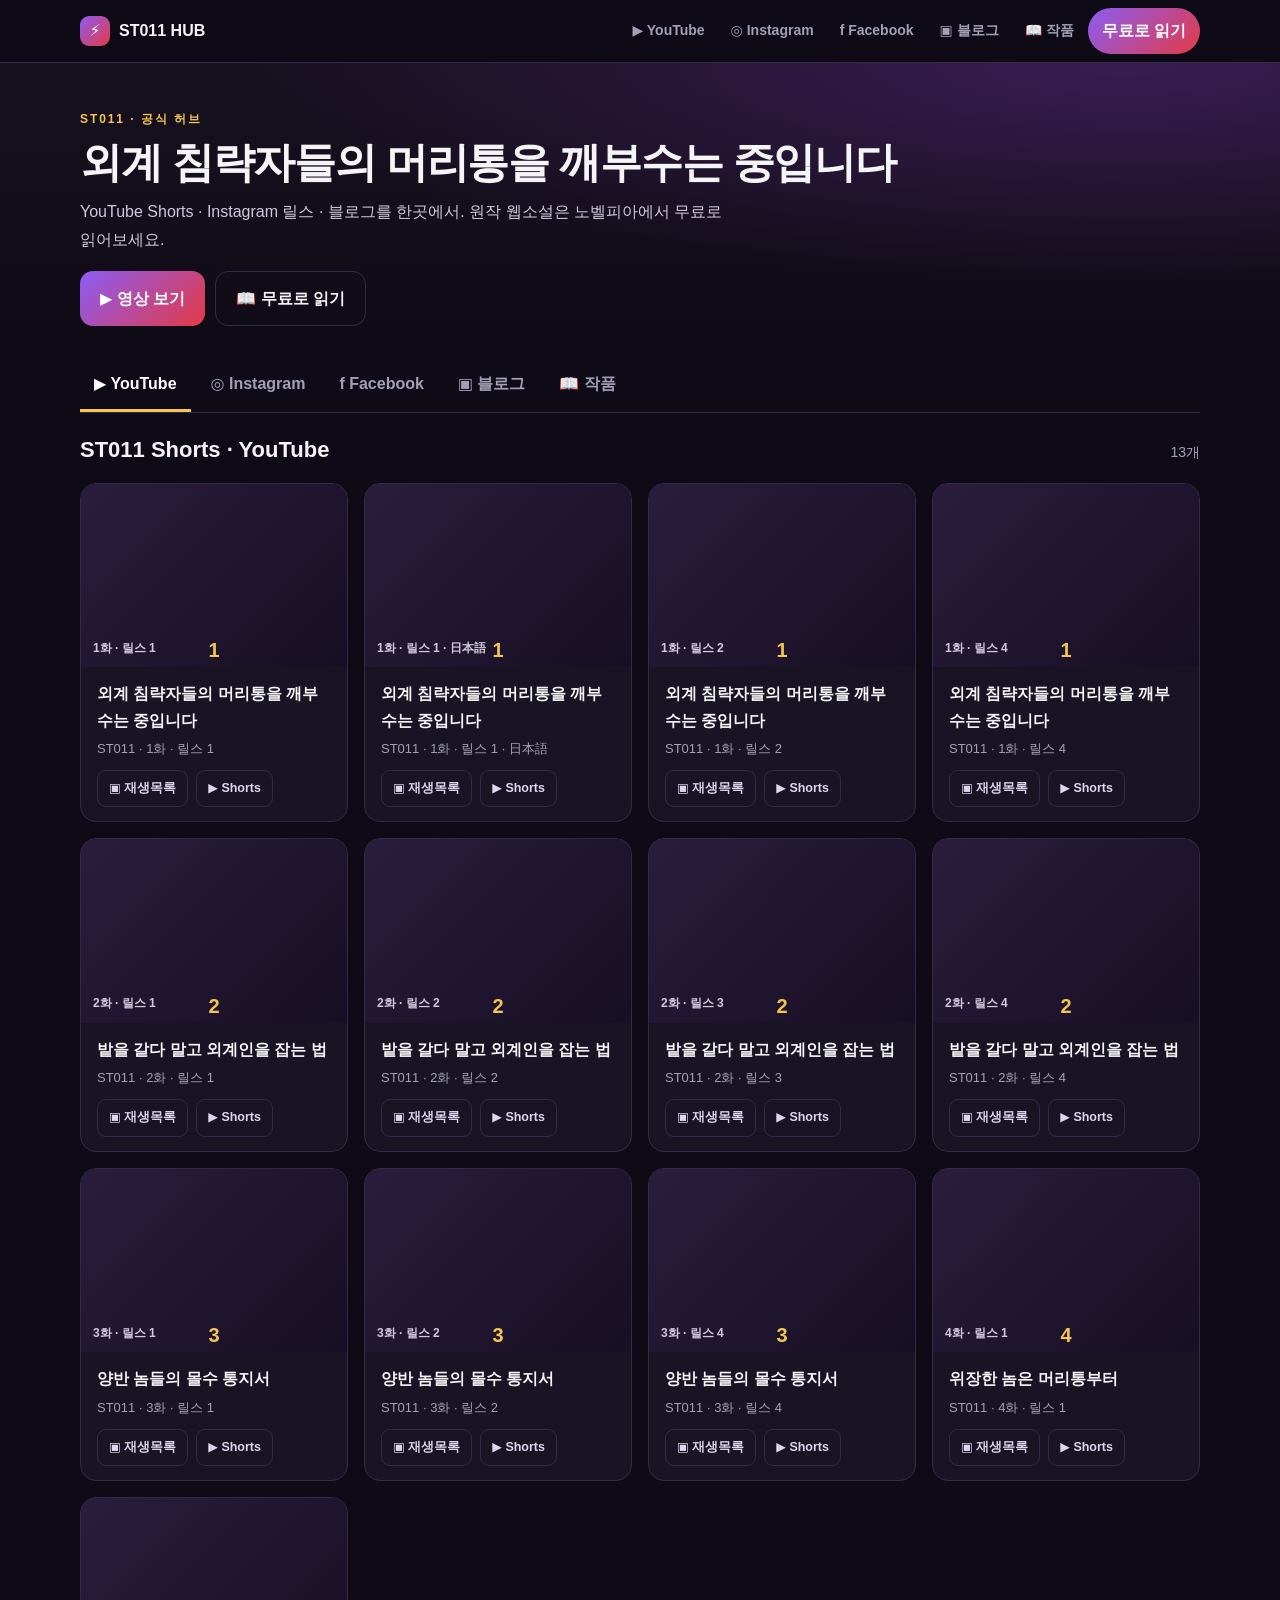
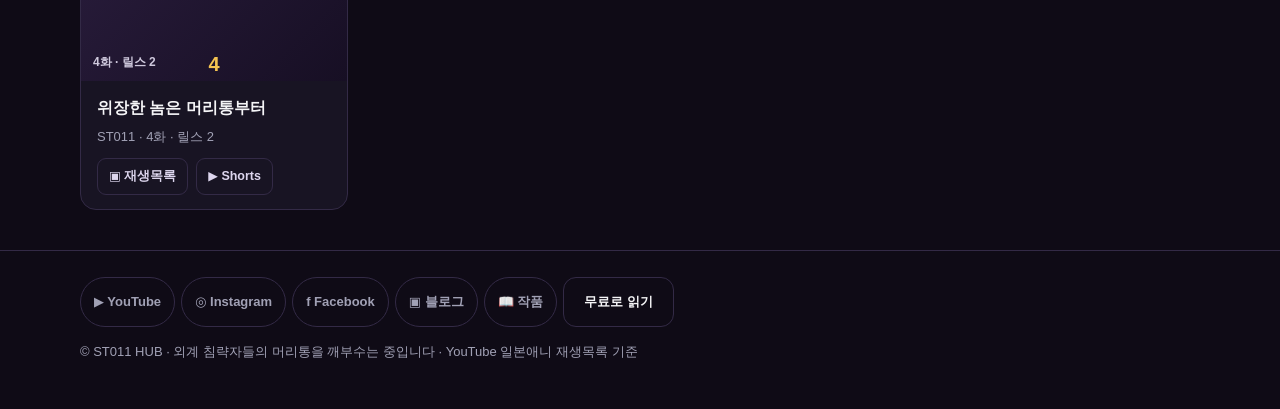
==== commit 5dc3a336: "Homepage: channel tabs (YouTube/Instagram/Facebook/Blog/작품) + top & footer menu, balanced novel prom" ====
--- a/index.html
+++ b/index.html
@@ -3,156 +3,181 @@
 <head>
 <meta charset="utf-8">
 <meta name="viewport" content="width=device-width,initial-scale=1">
-<meta name="description" content="노벨피아 웹소설 &#39;외계 침략자들의 머리통을 깨부수는 중입니다&#39; 공식 허브 — 지금 무료로 읽기, ST011 영상·릴스 모음">
+<meta name="description" content="ST011 공식 허브 — YouTube Shorts · Instagram 릴스 · 블로그 · 원작 웹소설 &#39;외계 침략자들의 머리통을 깨부수는 중입니다&#39;">
 <meta name="robots" content="max-image-preview:large">
-<meta property="og:title" content="외계 침략자들의 머리통을 깨부수는 중입니다">
-<meta property="og:description" content="판타지·SF·하렘·무협·사이다·선협 — 노벨피아에서 무료로 읽어보세요.">
+<meta property="og:title" content="외계 침략자들의 머리통을 깨부수는 중입니다 · ST011 HUB">
+<meta property="og:description" content="YouTube·Instagram·블로그·원작을 한곳에서. 원작은 노벨피아에서 무료로.">
 <meta property="og:image" content="https://nicewjs0526-sudo.github.io/st011-homepage/assets/hero_novelpia.png">
 <meta property="og:type" content="website">
 <meta name="twitter:card" content="summary_large_image">
 <link rel="alternate" type="application/atom+xml" title="외계 침략자들의 머리통을 깨부수는 중입니다" href="https://okluckday9009.blogspot.com/feeds/posts/default">
 <title>외계 침략자들의 머리통을 깨부수는 중입니다 · ST011 HUB</title>
 <style>
-:root{--bg:#0f0b16;--panel:#181423;--soft:#221b31;--line:#332a46;--ink:#f5f5f7;--muted:#a1a1b5;--gold:#f5c451;--red:#e43a44;--purple:#8b5cf6}
+:root{--bg:#0f0b16;--panel:#181423;--soft:#221b31;--line:#332a46;--ink:#f5f5f7;--muted:#a1a1b5;--gold:#f5c451;--red:#e43a44;--purple:#8b5cf6;--blue:#3ea6ff;--pink:#ff4d8d}
 *{box-sizing:border-box}html,body{margin:0}
 body{background:var(--bg);color:var(--ink);font-family:Arial,system-ui,"Malgun Gothic",sans-serif;line-height:1.7}
-a{color:inherit;text-decoration:none}img{max-width:100%;display:block}
+a{color:inherit;text-decoration:none}img{max-width:100%;display:block}button{font:inherit}
 .wrap{width:min(1120px,calc(100% - 32px));margin:auto}
-.top{position:sticky;top:0;z-index:9;background:rgba(15,11,22,.92);backdrop-filter:blur(14px);border-bottom:1px solid var(--line)}
-.nav{min-height:64px;display:flex;align-items:center;gap:18px}
-.brand{display:flex;align-items:center;gap:10px;font-weight:900;white-space:nowrap}
-.brand i{display:grid;place-items:center;width:32px;height:32px;border-radius:10px;background:linear-gradient(135deg,var(--purple),var(--red));font-style:normal}
-.nav .links{margin-left:auto;display:flex;gap:6px;flex-wrap:wrap}
-.nav .links a{padding:8px 12px;border-radius:999px;color:var(--muted);font-weight:700;font-size:14px}
-.nav .links a:hover{color:#fff;background:var(--soft)}
-.cta{background:linear-gradient(135deg,var(--purple),var(--red));color:#fff!important;font-weight:800}
-.hero{padding:54px 0 30px;background:radial-gradient(ellipse at 85% 0,#4a1d54 0,transparent 55%),linear-gradient(180deg,#1a1226,#0f0b16)}
-.hero-grid{display:grid;grid-template-columns:1.5fr .9fr;gap:34px;align-items:center}
-.eyebrow{color:var(--gold);font-size:12px;font-weight:900;letter-spacing:.16em;margin:0 0 12px}
-.hero h1{margin:0 0 14px;font-size:clamp(30px,4.6vw,54px);line-height:1.08;letter-spacing:-.04em}
-.lead{color:#cfc9dd;font-size:17px;margin:0 0 22px;max-width:640px}
-.chips{margin:0 0 22px;padding:0;list-style:none;display:flex;gap:8px;flex-wrap:wrap}
-.chips li{background:var(--soft);border:1px solid var(--line);color:#ddd6ee;font-size:12.5px;padding:5px 12px;border-radius:999px}
-.hero-actions{display:flex;gap:12px;flex-wrap:wrap}
-.btn{display:inline-block;padding:15px 24px;border-radius:14px;font-weight:800;background:linear-gradient(135deg,var(--purple),var(--red));color:#fff;box-shadow:0 14px 30px -14px rgba(228,58,68,.9)}
+.top{position:sticky;top:0;z-index:9;background:rgba(15,11,22,.93);backdrop-filter:blur(14px);border-bottom:1px solid var(--line)}
+.nav{min-height:62px;display:flex;align-items:center;gap:14px}
+.brand{display:flex;align-items:center;gap:9px;font-weight:900;white-space:nowrap}
+.brand i{display:grid;place-items:center;width:30px;height:30px;border-radius:9px;background:linear-gradient(135deg,var(--purple),var(--red));font-style:normal}
+.menu{margin-left:auto;display:flex;gap:2px;flex-wrap:wrap;align-items:center}
+.menu button{background:transparent;border:0;color:var(--muted);font-weight:700;font-size:14px;padding:9px 12px;border-radius:999px;cursor:pointer}
+.menu button:hover,.menu button.on{color:#fff;background:var(--soft)}
+.menu .cta{background:linear-gradient(135deg,var(--purple),var(--red));color:#fff!important;padding:9px 14px;border-radius:999px;font-weight:800}
+.hero{padding:46px 0 22px;background:radial-gradient(ellipse at 88% 0,#3a1c52 0,transparent 55%),linear-gradient(180deg,#17111f,#0f0b16)}
+.eyebrow{color:var(--gold);font-size:12px;font-weight:900;letter-spacing:.16em;margin:0 0 10px}
+.hero h1{margin:0 0 12px;font-size:clamp(26px,3.6vw,42px);line-height:1.12;letter-spacing:-.03em;max-width:820px}
+.lead{color:#cfc9dd;font-size:16px;margin:0 0 18px;max-width:660px}
+.actions{display:flex;gap:10px;flex-wrap:wrap}
+.btn{display:inline-block;padding:13px 20px;border-radius:13px;font-weight:800;background:linear-gradient(135deg,var(--purple),var(--red));color:#fff;border:0;cursor:pointer}
 .btn.alt{background:transparent;border:1px solid var(--line);color:var(--ink)}
-.book{border:5px solid var(--gold);border-radius:14px;overflow:hidden;box-shadow:0 30px 60px -20px #000}
-.promo{padding:8px 0 4px}
-.promo a{display:block;border-radius:18px;overflow:hidden;border:1px solid var(--line)}
+.tabbar{display:flex;gap:6px;flex-wrap:wrap;border-bottom:1px solid var(--line);margin:10px 0 18px}
+.tab{background:transparent;border:0;border-bottom:3px solid transparent;color:var(--muted);font-weight:800;padding:12px 14px;cursor:pointer}
+.tab:hover{color:#fff}
+.tab.active{color:#fff;border-bottom-color:var(--gold)}
+.panel[hidden]{display:none}
+.grid{display:grid;grid-template-columns:repeat(auto-fill,minmax(240px,1fr));gap:16px}
+.card{background:var(--panel);border:1px solid var(--line);border-radius:16px;overflow:hidden}
+.card .thumb{position:relative;padding-top:56.25%;background:linear-gradient(135deg,#2a1d3d,#170f24);display:grid;place-items:center;color:var(--gold);font-weight:900;font-size:20px}
+.card .thumb span{position:absolute;left:12px;bottom:9px;font-size:12px;color:#cfc9dd;font-weight:700}
+.card-body{padding:14px 16px}
+.card-body h3{margin:0 0 4px;font-size:15.5px}
+.card-body p{margin:0 0 10px;color:var(--muted);font-size:13px}
+.links{display:flex;gap:8px;flex-wrap:wrap}
+.links a{font-size:12.5px;font-weight:800;padding:7px 11px;border-radius:9px;border:1px solid var(--line);color:#ddd6ee}
+.links a:hover{border-color:var(--gold);color:#fff}
+.novelbox{display:flex;gap:22px;flex-wrap:wrap;background:linear-gradient(135deg,#241436,#2a1626);border:1px solid var(--line);border-radius:18px;padding:22px}
+.novelbox .cover{width:150px;border-radius:12px;border:4px solid var(--gold)}
+.novelbox .t{flex:1;min-width:240px}
+.novelbox h3{margin:0 0 8px;font-size:22px}
+.novelbox p{color:#d8cfe8;font-size:14.5px;margin:0 0 8px}
+.chips{list-style:none;display:flex;gap:7px;flex-wrap:wrap;padding:0;margin:0 0 14px}
+.chips li{background:var(--soft);border:1px solid var(--line);color:#ddd6ee;font-size:12px;padding:4px 11px;border-radius:999px}
+.fbcard{background:var(--panel);border:1px solid var(--line);border-radius:16px;padding:22px;max-width:560px}
+footer{margin-top:40px;border-top:1px solid var(--line);padding:26px 0 46px;color:var(--muted);font-size:13px}
+.fmenu{display:flex;gap:6px;flex-wrap:wrap;margin-bottom:14px}
+.fmenu button{background:transparent;border:1px solid var(--line);color:var(--muted);border-radius:999px;padding:8px 13px;cursor:pointer;font-weight:700;font-size:13px}
+.fmenu button:hover{color:#fff;border-color:var(--gold)}
+@media(max-width:760px){.menu button span.lbl{display:none}}
 </style>
 </head>
 <body>
 <header class="top"><nav class="nav wrap">
-  <a class="brand" href="#top"><i>📖</i><span>ST011 HUB</span></a>
-  <div class="links">
-    <a href="#reels">▶ 영상</a>
-    <a href="https://okluckday9009.blogspot.com/p/st011.html" target="_blank" rel="noopener">▣ 블로그</a>
-    <a class="cta" href="https://novelpia.com/novel/458237" target="_blank" rel="noopener">📖 무료로 읽기</a>
+  <a class="brand" href="#top"><i>⚡</i><span>ST011 HUB</span></a>
+  <div class="menu">
+    <button data-tab="youtube">▶ YouTube</button>
+    <button data-tab="insta">◎ Instagram</button>
+    <button data-tab="facebook">f Facebook</button>
+    <button data-tab="blog">▣ 블로그</button>
+    <button data-tab="novel">📖 작품</button>
+    <a class="cta" href="https://novelpia.com/novel/458237" target="_blank" rel="noopener">무료로 읽기</a>
   </div>
 </nav></header>
-<style>
-.section{padding:44px 0 10px}
-.section-head{display:flex;align-items:baseline;justify-content:space-between;gap:12px;flex-wrap:wrap;margin-bottom:18px}
-.section-head h2{font-size:26px;letter-spacing:-.02em;margin:0}
-.section-head span{color:var(--muted);font-size:14px}
-.toolbar{display:flex;gap:8px;flex-wrap:wrap;align-items:center;margin-bottom:18px}
-.filter{border:1px solid var(--line);background:transparent;color:var(--muted);border-radius:999px;padding:8px 14px;font:inherit;font-weight:700;cursor:pointer}
-.filter.active{background:var(--gold);border-color:var(--gold);color:#1a1207}
-.search{flex:1;min-width:200px;border:1px solid var(--line);background:#120e1c;color:var(--ink);border-radius:999px;padding:11px 16px;font:inherit}
-.grid{display:grid;grid-template-columns:repeat(auto-fill,minmax(250px,1fr));gap:16px}
-.card{background:var(--panel);border:1px solid var(--line);border-radius:16px;overflow:hidden}
-.card .thumb{position:relative;padding-top:56.25%;background:linear-gradient(135deg,#2a1d3d,#170f24);display:grid;place-items:center;color:var(--gold);font-weight:900;font-size:22px}
-.card .thumb span{position:absolute;left:12px;bottom:10px;font-size:12px;color:#cfc9dd;font-weight:700}
-.card-body{padding:14px 16px}
-.card-body h3{margin:0 0 4px;font-size:16px}
-.card-body p{margin:0 0 10px;color:var(--muted);font-size:13px}
-.links{display:flex;gap:8px;flex-wrap:wrap}
-.links a{font-size:12.5px;font-weight:800;padding:7px 11px;border-radius:9px;border:1px solid var(--line);color:#ddd6ee}
-.links a.yt:hover{border-color:var(--gold);color:#fff}
-.links a.bl:hover{border-color:var(--purple)}
-.empty{grid-column:1/-1;text-align:center;color:var(--muted);padding:30px}
-.novelband{padding:40px 0;margin-top:34px;background:linear-gradient(135deg,#2a123f,#4a1d2a);border-top:1px solid var(--line);border-bottom:1px solid var(--line)}
-.novelband .wrap{display:flex;align-items:center;gap:22px;flex-wrap:wrap}
-.novelband img{width:110px;border-radius:10px;border:3px solid var(--gold)}
-.novelband .t{flex:1;min-width:240px}
-.novelband b{display:block;font-size:22px;margin-bottom:6px}
-.novelband span{color:#d8cfe8;font-size:14px}
-footer{padding:34px 0 54px;color:var(--muted);font-size:13px;text-align:center}
-footer a{color:var(--gold);font-weight:700}
-@media(max-width:760px){.hero-grid{grid-template-columns:1fr}.book{max-width:280px;margin:0 auto}}
-</style>
 <main id="top">
-<section class="hero"><div class="wrap hero-grid">
-  <div>
-    <p class="eyebrow">NOVELPIA · 웹소설 · 전연령</p>
-    <h1>외계 침략자들의 머리통을 깨부수는 중입니다</h1>
-    <p class="lead">무림의 머리통을 깨부수며 성장하는 주인공의 사이다 활극. 지금 노벨피아에서 <b>무료로</b> 읽어보세요.</p>
-    <ul class="chips"><li>#판타지</li><li>#SF</li><li>#하렘</li><li>#무협</li><li>#사이다</li><li>#선협</li></ul>
-    <div class="hero-actions">
-      <a class="btn" href="https://novelpia.com/novel/458237" target="_blank" rel="noopener">▶ 노벨피아에서 무료로 읽기</a>
-      <a class="btn alt" href="#reels">ST011 영상 보기</a>
+<section class="hero"><div class="wrap">
+  <p class="eyebrow">ST011 · 공식 허브</p>
+  <h1>외계 침략자들의 머리통을 깨부수는 중입니다</h1>
+  <p class="lead">YouTube Shorts · Instagram 릴스 · 블로그를 한곳에서. 원작 웹소설은 노벨피아에서 무료로 읽어보세요.</p>
+  <div class="actions">
+    <button class="btn" data-tab="youtube">▶ 영상 보기</button>
+    <a class="btn alt" href="https://novelpia.com/novel/458237" target="_blank" rel="noopener">📖 무료로 읽기</a>
+  </div>
+</div></section>
+
+<section class="wrap" id="tabs">
+  <div class="tabbar" role="tablist">
+    <button class="tab active" data-tab="youtube" role="tab">▶ YouTube</button>
+    <button class="tab" data-tab="insta" role="tab">◎ Instagram</button>
+    <button class="tab" data-tab="facebook" role="tab">f Facebook</button>
+    <button class="tab" data-tab="blog" role="tab">▣ 블로그</button>
+    <button class="tab" data-tab="novel" role="tab">📖 작품</button>
+  </div>
+
+  <div class="panel" id="panel-youtube">
+    <div class="section-head" style="display:flex;justify-content:space-between;align-items:baseline;flex-wrap:wrap;margin-bottom:14px">
+      <h2 style="margin:0;font-size:22px">ST011 Shorts · YouTube</h2>
+      <span style="color:var(--muted);font-size:14px" id="cntYt"></span>
+    </div>
+    <div class="grid" id="gridYt"></div>
+  </div>
+
+  <div class="panel" id="panel-insta" hidden>
+    <div class="section-head" style="display:flex;justify-content:space-between;align-items:baseline;flex-wrap:wrap;margin-bottom:14px">
+      <h2 style="margin:0;font-size:22px">Instagram 릴스</h2>
+      <span style="color:var(--muted);font-size:14px" id="cntIg"></span>
+    </div>
+    <div class="grid" id="gridIg"></div>
+  </div>
+
+  <div class="panel" id="panel-facebook" hidden>
+    <h2 style="font-size:22px;margin:0 0 14px">Facebook</h2>
+    <div class="fbcard">
+      <b style="font-size:17px">ST011 Facebook</b>
+      <p style="color:var(--muted);margin:8px 0 16px">Facebook 페이지에서도 ST011 소식을 볼 수 있습니다.</p>
+      <a class="btn" href="https://www.facebook.com/" target="_blank" rel="noopener">f Facebook 열기</a>
     </div>
   </div>
-  <a class="book" href="https://novelpia.com/novel/458237" target="_blank" rel="noopener">
-    <img src="assets/cover.jpg" alt="외계 침략자들의 머리통을 깨부수는 중입니다 표지">
-  </a>
-</div></section>
 
-<section class="promo wrap">
-  <a href="https://novelpia.com/novel/458237" target="_blank" rel="noopener">
-    <img src="assets/hero_novelpia.png" alt="외계 침략자들의 머리통을 깨부수는 중입니다 — 노벨피아에서 무료로 읽기">
-  </a>
-</section>
+  <div class="panel" id="panel-blog" hidden>
+    <div class="section-head" style="display:flex;justify-content:space-between;align-items:baseline;flex-wrap:wrap;margin-bottom:14px">
+      <h2 style="margin:0;font-size:22px">블로그 글</h2>
+      <span style="color:var(--muted);font-size:14px" id="cntBl"></span>
+    </div>
+    <div class="grid" id="gridBl"></div>
+    <p style="margin-top:16px"><a class="btn alt" href="https://okluckday9009.blogspot.com/p/st011.html" target="_blank" rel="noopener">▣ ST011 통합 목록 (전체 글)</a></p>
+  </div>
 
-<section class="section wrap" id="reels">
-  <div class="section-head"><h2>재생목록 속 ST011 영상</h2><span id="count">13개 공개</span></div>
-  <div class="toolbar">
-    <button class="filter active" data-ep="all">전체</button>
-    <button class="filter" data-ep="1">1화</button>
-    <button class="filter" data-ep="2">2화</button>
-    <button class="filter" data-ep="3">3화</button>
-    <button class="filter" data-ep="4">4화</button>
-    <input class="search" id="search" type="search" placeholder="회차·릴스 검색">
+  <div class="panel" id="panel-novel" hidden>
+    <h2 style="font-size:22px;margin:0 0 14px">원작 웹소설</h2>
+    <div class="novelbox">
+      <img class="cover" src="assets/cover.jpg" alt="외계 침략자들의 머리통을 깨부수는 중입니다 표지">
+      <div class="t">
+        <h3>외계 침략자들의 머리통을 깨부수는 중입니다</h3>
+        <ul class="chips"><li>#판타지</li><li>#SF</li><li>#하렘</li><li>#무협</li><li>#사이다</li><li>#선협</li></ul>
+        <p>무림의 머리통을 깨부수며 성장하는 주인공의 사이다 활극. 지금 노벨피아에서 무료로 읽어보세요.</p>
+        <a class="btn" href="https://novelpia.com/novel/458237" target="_blank" rel="noopener">▶ 노벨피아에서 무료로 읽기</a>
+      </div>
+    </div>
   </div>
-  <div class="grid" id="cards"></div>
 </section>
 </main>
 
-<section class="novelband"><div class="wrap">
-  <img src="assets/cover.jpg" alt="표지">
-  <div class="t">
-    <b>외계 침략자들의 머리통을 깨부수는 중입니다</b>
-    <span>판타지 · SF · 하렘 · 무협 · 사이다 · 선협 — 지금 노벨피아에서 무료로 읽어보세요.</span>
+<footer><div class="wrap">
+  <div class="fmenu">
+    <button data-tab="youtube">▶ YouTube</button>
+    <button data-tab="insta">◎ Instagram</button>
+    <button data-tab="facebook">f Facebook</button>
+    <button data-tab="blog">▣ 블로그</button>
+    <button data-tab="novel">📖 작품</button>
+    <a class="btn alt" href="https://novelpia.com/novel/458237" target="_blank" rel="noopener">무료로 읽기</a>
   </div>
-  <a class="btn" href="https://novelpia.com/novel/458237" target="_blank" rel="noopener">▶ 무료로 읽기</a>
-</div></section>
-
-<footer><div class="wrap">
-  © ST011 HUB · <a href="https://novelpia.com/novel/458237" target="_blank" rel="noopener">노벨피아에서 무료로 읽기</a><br>
-  ST011 영상은 YouTube 일본애니 재생목록 기준입니다.
+  © ST011 HUB · 외계 침략자들의 머리통을 깨부수는 중입니다 · YouTube 일본애니 재생목록 기준
 </div></footer>
 
 <script>
 const playlist='https://www.youtube.com/playlist?list=PLRJI6sIC6s7Q';
 const ep={1:'외계 침략자들의 머리통을 깨부수는 중입니다',2:'밭을 갈다 말고 외계인을 잡는 법',3:'양반 놈들의 몰수 통지서',4:'위장한 놈은 머리통부터'};
 const data=[[1,1,'h71V_TuY8aE','DeT11DfCuy5','https://okluckday9009.blogspot.com/2026/10/st011-1-1.html',0],[1,1,'JWNoG4ojs70','','',1],[1,2,'2oEH3AZr828','DeT2FqKDecx','https://okluckday9009.blogspot.com/2026/10/st011-1-2.html',0],[1,4,'5866aR7x1Wc','DeT2aIpCD3w','https://okluckday9009.blogspot.com/2026/10/st011-1-4.html',0],[2,1,'pRahe1YT7Gk','DeT2qjZjl4y','https://okluckday9009.blogspot.com/2026/10/st011-2-1.html',0],[2,2,'icGNp7vHbL8','DeT3AYilDQW','https://okluckday9009.blogspot.com/2026/10/st011-2-2.html',0],[2,3,'TLaUuXp0Tio','DeT3PUkDRfa','https://okluckday9009.blogspot.com/2026/10/st011-2-3.html',0],[2,4,'d_5WzrYfYfo','DeT3c35DJd8','https://okluckday9009.blogspot.com/2026/10/st011-2-4.html',0],[3,1,'-ogIaoAQ8pc','DeUOO4tgRY1','https://okluckday9009.blogspot.com/2026/10/st011-3-1.html',0],[3,2,'vuyFO8co-Tc','DeUOekKgqoB','https://okluckday9009.blogspot.com/2026/10/st011-3-2.html',0],[3,4,'KLglSSzlhNg','DeUQIN5Ai72','https://okluckday9009.blogspot.com/2026/10/st011-3-4.html',0],[4,1,'MNRYfB_dFZ0','DeUQVhTjrrh','https://okluckday9009.blogspot.com/2026/10/st011-4-1.html',0],[4,2,'YEuZNyQRZB8','DeUQl2rDQXQ','https://okluckday9009.blogspot.com/2026/10/st011-4-2.html',0]];
-const cards=document.querySelector('#cards'),count=document.querySelector('#count');
-function draw(filter='all',query=''){cards.innerHTML='';let n=0;
-data.forEach(([e,p,y,i,b,ja])=>{
-  const tag=`${e}화 · 릴스 ${p}${ja?' · 日本語':''}`;
-  const text=`${e}화 ${p} ${ep[e]}${ja?' 日本語':''}`;
-  if(filter!=='all'&&String(e)!==filter||query&&!text.toLowerCase().includes(query.toLowerCase()))return;
-  n++;
-  const ig=i?`<a class="yt" href="https://www.instagram.com/reel/${i}/" target="_blank" rel="noopener">◎ Instagram</a>`:'';
-  const bl=b?`<a class="bl" href="${b}" target="_blank" rel="noopener">▣ 블로그</a>`:'';
-  cards.insertAdjacentHTML('beforeend',`<article class="card"><div class="thumb">${e}<span>${tag}</span></div><div class="card-body"><h3>${ep[e]}</h3><p>ST011 · ${e}화 · 릴스 ${p}${ja?' · 日本語':''}</p><div class="links"><a class="yt" href="${playlist}" target="_blank" rel="noopener">▣ 재생목록</a><a class="yt" href="https://www.youtube.com/shorts/${y}" target="_blank" rel="noopener">▶ Shorts</a>${ig}${bl}</div></div></article>`);
-});
-if(!n)cards.innerHTML='<div class="empty">조건에 맞는 콘텐츠가 없습니다.</div>';
-count.textContent=`${n}개 공개`;}
-let current='all';
-document.querySelectorAll('[data-ep]').forEach(b=>b.addEventListener('click',()=>{document.querySelector('.filter.active').classList.remove('active');b.classList.add('active');current=b.dataset.ep;draw(current,document.querySelector('#search').value)}));
-document.querySelector('#search').addEventListener('input',e=>draw(current,e.target.value));
-draw();
+const tag=d=>`${d[0]}화 · 릴스 ${d[1]}${d[5]?' · 日本語':''}`;
+const thumb=d=>`<div class="thumb">${d[0]}<span>${tag(d)}</span></div>`;
+const ytCard=d=>`<article class="card">${thumb(d)}<div class="card-body"><h3>${ep[d[0]]}</h3><p>ST011 · ${tag(d)}</p><div class="links"><a href="${playlist}" target="_blank" rel="noopener">▣ 재생목록</a><a href="https://www.youtube.com/shorts/${d[2]}" target="_blank" rel="noopener">▶ Shorts</a></div></div></article>`;
+const igCard=d=>`<article class="card">${thumb(d)}<div class="card-body"><h3>${ep[d[0]]}</h3><p>ST011 · ${tag(d)}</p><div class="links"><a href="https://www.instagram.com/reel/${d[3]}/" target="_blank" rel="noopener">◎ Instagram 릴스</a></div></div></article>`;
+const blCard=d=>`<article class="card">${thumb(d)}<div class="card-body"><h3>${ep[d[0]]}</h3><p>ST011 · ${tag(d)}</p><div class="links"><a href="${d[4]}" target="_blank" rel="noopener">▣ 블로그 글</a></div></div></article>`;
+const ig=data.filter(d=>d[3]), bl=data.filter(d=>d[4]);
+document.getElementById('gridYt').innerHTML=data.map(ytCard).join('');
+document.getElementById('gridIg').innerHTML=ig.map(igCard).join('');
+document.getElementById('gridBl').innerHTML=bl.map(blCard).join('');
+document.getElementById('cntYt').textContent=data.length+'개';
+document.getElementById('cntIg').textContent=ig.length+'개';
+document.getElementById('cntBl').textContent=bl.length+'개';
+function showTab(name){
+  document.querySelectorAll('.tab').forEach(t=>t.classList.toggle('active',t.dataset.tab===name));
+  document.querySelectorAll('.panel').forEach(p=>{p.hidden=p.id!=='panel-'+name;});
+  document.querySelectorAll('.menu [data-tab],.fmenu [data-tab]').forEach(b=>b.classList.toggle('on',b.dataset.tab===name));
+  const t=document.getElementById('tabs'); if(t) t.scrollIntoView({behavior:'smooth',block:'start'});
+}
+document.querySelectorAll('[data-tab]').forEach(b=>b.addEventListener('click',()=>showTab(b.dataset.tab)));
 </script>
-</body>
-</html>
+</body></html>
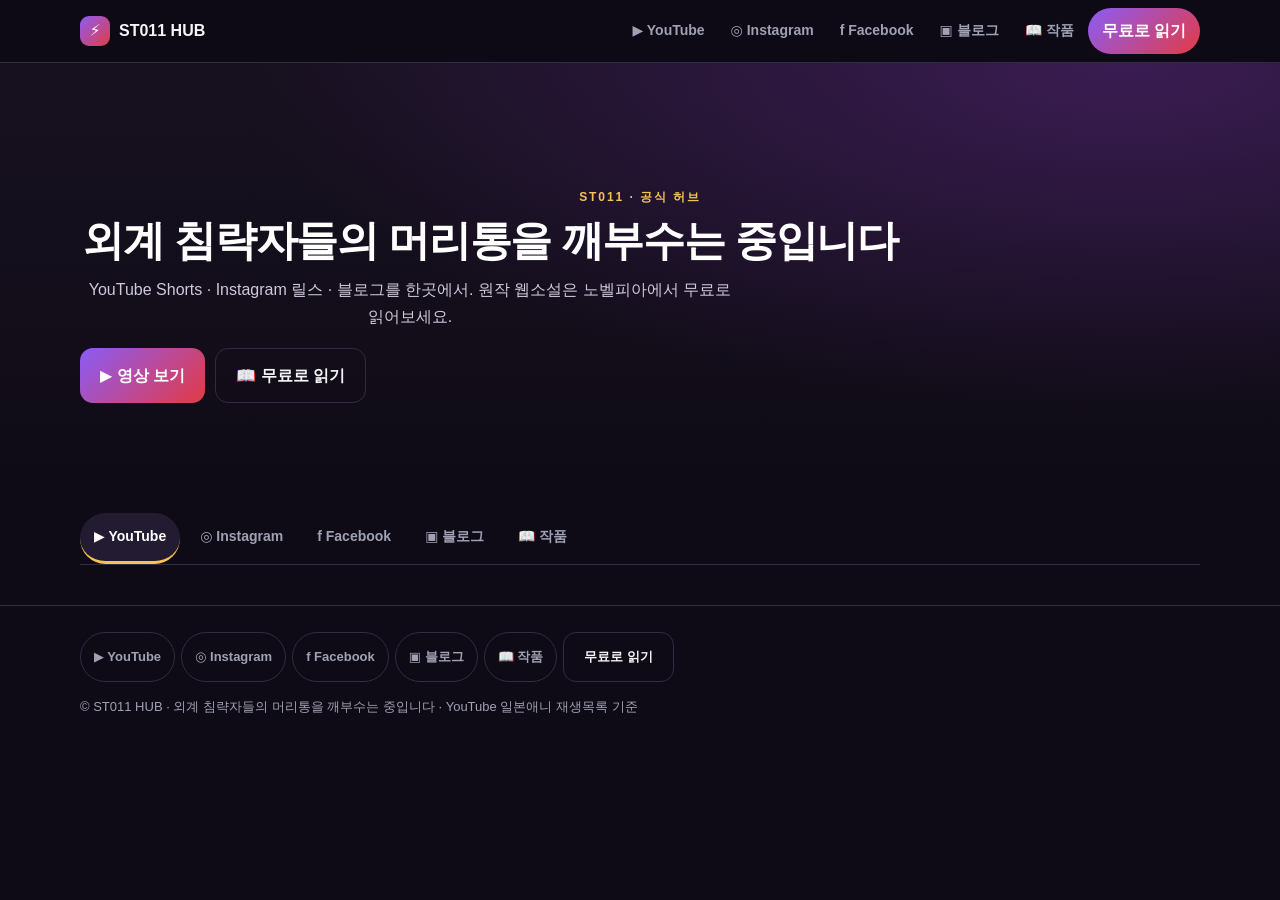
==== commit 2f1a2884: "ST011 HUB 웹매거진 업로드" ====
--- a/index.html
+++ b/index.html
@@ -2,6 +2,22 @@
 <html lang="ko">
 <head>
 <meta charset="utf-8">
+<meta name="viewport" content="width=device-width,initial-scale=1">
+<meta name="description" content="ST011 HUB: 노래, 영상, 소설, 커뮤니티를 한 페이지에서 만나는 올인원 콘텐츠 허브">
+<meta name="robots" content="max-image-preview:large">
+<meta property="og:title" content="ST011 HUB — 노래·영상·소설·커뮤니티를 한 화면에서">
+<meta property="og:description" content="노래방 가이드, YouTube Shorts, Instagram Reel, 소설, 블로그, 커뮤니티를 하나의 허브로 연결한다.">
+<meta property="og:image" content="assets/hero/hero_novelpia.png">
+<meta property="og:type" content="website">
+<meta property="og:url" content="https://nicewjs0526-sudo.github.io/st011-homepage/">
+<meta name="twitter:card" content="summary_large_image">
+<meta name="twitter:title" content="ST011 HUB">
+<meta name="twitter:description" content="노래, 영상, 소설, 커뮤니티를 한 페이지에서">
+<meta name="twitter:image" content="assets/hero/hero_novelpia.png">
+<title>ST011 HUB — 노래하고, 보고, 읽고, 빛나는 곳</title>
+<link rel="stylesheet" href="css/style.css">
+</head>
+<body>
 <meta name="viewport" content="width=device-width,initial-scale=1">
 <meta name="description" content="ST011 공식 허브 — YouTube Shorts · Instagram 릴스 · 블로그 · 원작 웹소설 &#39;외계 침략자들의 머리통을 깨부수는 중입니다&#39;">
 <meta name="robots" content="max-image-preview:large">
--- a/css/style.css
+++ b/css/style.css
@@ -0,0 +1,299 @@
+:root {
+  --bg: #0f0b16;
+  --panel: #181423;
+  --soft: #221b31;
+  --line: #332a46;
+  --ink: #f5f5f7;
+  --muted: #a1a1b5;
+  --gold: #f5c451;
+  --red: #e43a44;
+  --purple: #8b5cf6;
+  --blue: #3ea6ff;
+  --pink: #ff4d8d;
+}
+
+* { box-sizing: border-box; }
+
+html, body {
+  margin: 0;
+  background: var(--bg);
+  color: var(--ink);
+  font-family: Arial, system-ui, "Malgun Gothic", sans-serif;
+  line-height: 1.7;
+}
+
+a { color: inherit; text-decoration: none; }
+img { max-width: 100%; display: block; }
+
+.wrap {
+  width: min(1120px, calc(100% - 32px));
+  margin: auto;
+}
+
+.topbar {
+  position: sticky;
+  top: 0;
+  z-index: 50;
+  background: rgba(15, 11, 22, 0.93);
+  backdrop-filter: blur(14px);
+  border-bottom: 1px solid var(--line);
+}
+
+.container {
+  display: flex;
+  flex-wrap: wrap;
+  align-items: center;
+  justify-content: space-between;
+  gap: 16px;
+}
+
+.brand {
+  display: flex;
+  align-items: center;
+  gap: 12px;
+}
+
+.brand-mark {
+  display: grid;
+  place-items: center;
+  width: 40px;
+  height: 40px;
+  border-radius: 12px;
+  background: linear-gradient(135deg, var(--purple), var(--red));
+  color: #fff;
+  font-weight: 900;
+  font-size: 20px;
+}
+
+.brand-text {
+  display: flex;
+  flex-direction: column;
+}
+
+.brand-main {
+  font-weight: 900;
+  font-size: 18px;
+  letter-spacing: -0.02em;
+}
+
+.brand-sub {
+  font-size: 11px;
+  color: var(--muted);
+}
+
+.tabs {
+  display: flex;
+  flex-wrap: wrap;
+  gap: 8px;
+}
+
+.tab {
+  background: transparent;
+  border: 0;
+  color: var(--muted);
+  font-weight: 800;
+  padding: 10px 14px;
+  border-radius: 999px;
+  cursor: pointer;
+  font-size: 14px;
+}
+
+.tab.active {
+  color: #fff;
+  background: var(--soft);
+}
+
+.panel {
+  display: none;
+  animation: fade 0.35s ease;
+}
+
+.panel.active {
+  display: block;
+}
+
+@keyframes fade {
+  from { opacity: 0; transform: translateY(8px); }
+  to { opacity: 1; transform: translateY(0); }
+}
+
+.hero {
+  min-height: 440px;
+  background:
+    radial-gradient(ellipse at 88% 0, #3a1c52 0%, transparent 55%),
+    linear-gradient(180deg, #17111f, #0f0b16);
+  padding: 64px 0 48px;
+  display: flex;
+  align-items: center;
+  justify-content: center;
+  text-align: center;
+  color: #fff;
+}
+
+.hero-content h1 {
+  font-size: clamp(32px, 5vw, 64px);
+  line-height: 1.15;
+  max-width: 820px;
+  margin: 12px auto 18px;
+  letter-spacing: -0.03em;
+}
+
+.hero-actions {
+  display: flex;
+  flex-wrap: wrap;
+  gap: 12px;
+  justify-content: center;
+}
+
+.btn {
+  display: inline-block;
+  padding: 14px 22px;
+  border-radius: 13px;
+  font-weight: 800;
+  border: 0;
+  cursor: pointer;
+  transition: background 0.2s, transform 0.1s, box-shadow 0.2s;
+}
+
+.btn:active { transform: translateY(1px); }
+
+.btn.primary {
+  background: linear-gradient(135deg, var(--purple), var(--red));
+  color: #fff;
+}
+
+.btn.ghost {
+  background: transparent;
+  color: var(--ink);
+}
+
+.btn.outline {
+  background: transparent;
+  border: 1px solid var(--line);
+  color: var(--ink);
+}
+
+.section {
+  margin-top: 32px;
+}
+
+.section-head {
+  display: flex;
+  align-items: center;
+  justify-content: space-between;
+  gap: 12px;
+  margin-bottom: 16px;
+}
+
+.section-head h2 {
+  font-size: 22px;
+  margin: 0;
+}
+
+.link-ghost {
+  font-size: 14px;
+  color: var(--blue);
+  font-weight: 700;
+}
+
+.grid {
+  display: grid;
+  grid-template-columns: repeat(auto-fill, minmax(240px, 1fr));
+  gap: 16px;
+}
+
+.card {
+  background: var(--panel);
+  border: 1px solid var(--line);
+  border-radius: 16px;
+  padding: 18px;
+  display: flex;
+  gap: 14px;
+  align-items: center;
+  transition: transform 0.2s, border-color 0.2s;
+}
+
+.card:hover {
+  transform: translateY(-4px);
+  border-color: var(--gold);
+}
+
+.card-thumb {
+  font-size: 28px;
+  flex-shrink: 0;
+}
+
+.card-body {
+  flex: 1;
+  min-width: 0;
+}
+
+.card-body h3 {
+  margin: 0 0 6px;
+  font-size: 17px;
+}
+
+.card-body p {
+  margin: 0;
+  color: var(--muted);
+  font-size: 14px;
+}
+
+.card-badge {
+  display: inline-block;
+  font-size: 11px;
+  font-weight: 800;
+  color: #fff;
+  background: var(--red);
+  border-radius: 999px;
+  padding: 4px 10px;
+  margin-top: 8px;
+}
+
+.blog-list ul {
+  list-style: none;
+  margin: 0;
+  padding: 0;
+  display: flex;
+  flex-direction: column;
+  gap: 12px;
+}
+
+.blog-list li a {
+  display: block;
+  background: var(--panel);
+  border: 1px solid var(--line);
+  border-radius: 14px;
+  padding: 16px;
+}
+
+.blog-list li a:hover {
+  border-color: var(--gold);
+}
+
+.blog-list time {
+  color: var(--muted);
+  font-size: 13px;
+  margin-top: 6px;
+}
+
+.site-footer {
+  margin-top: 64px;
+  border-top: 1px solid var(--line);
+  padding: 24px 0;
+  color: var(--muted);
+  font-size: 13px;
+}
+
+.site-footer ul {
+  list-style: none;
+  margin: 8px 0 0;
+  padding: 0;
+  display: flex;
+  flex-wrap: wrap;
+  gap: 16px;
+}
+
+.site-footer a {
+  color: var(--blue);
+}
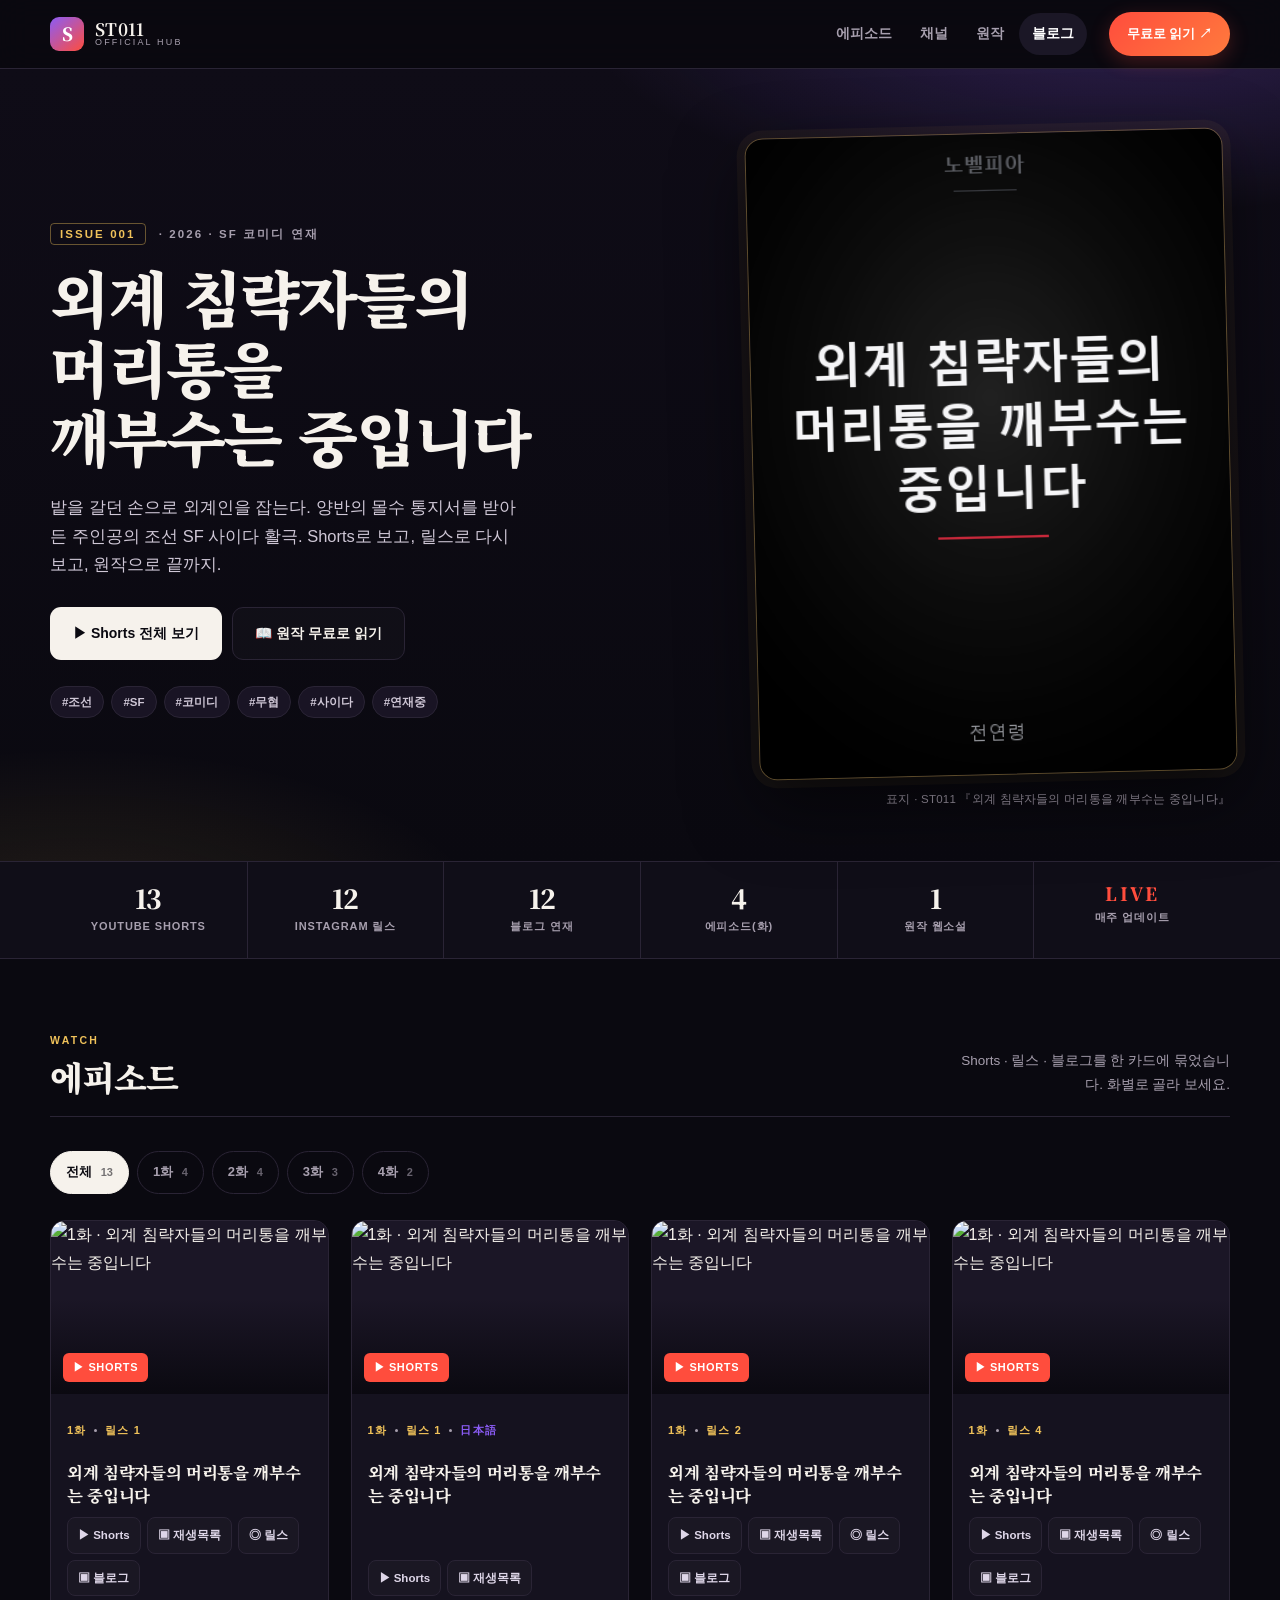
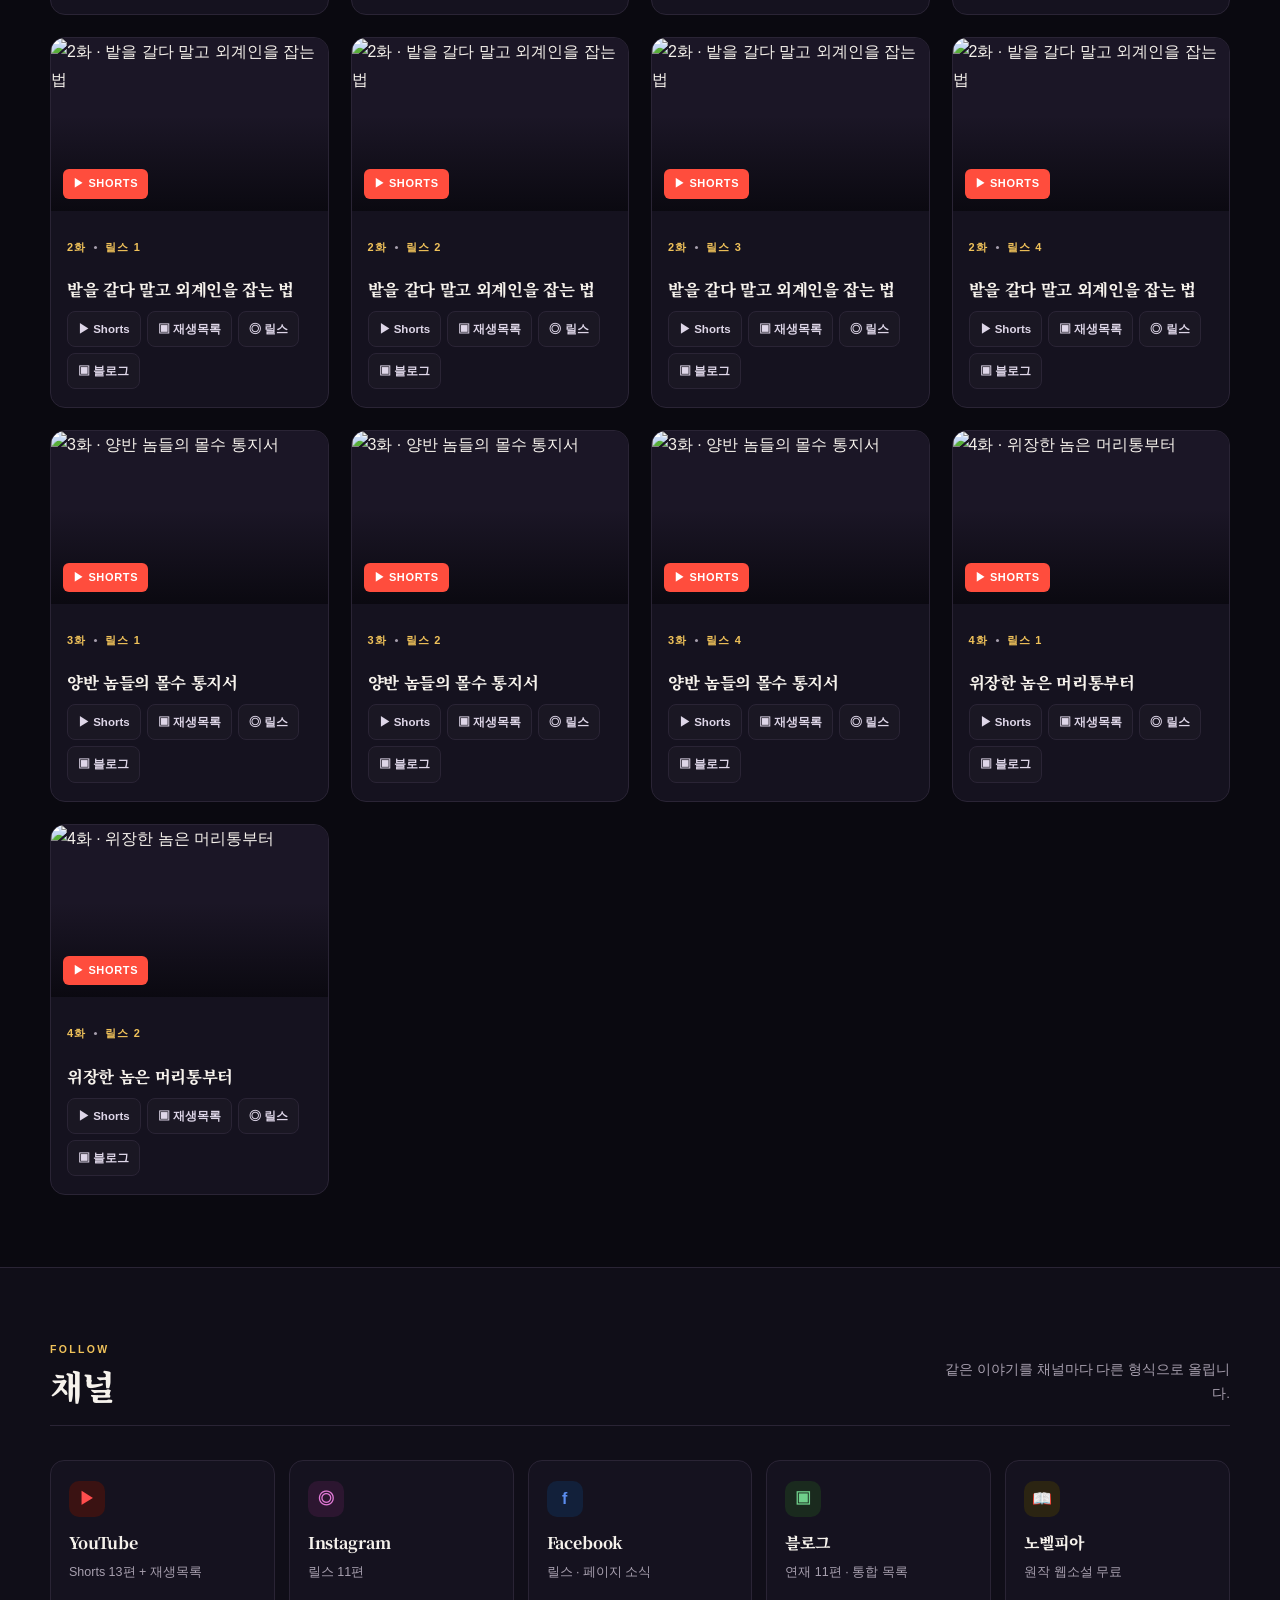
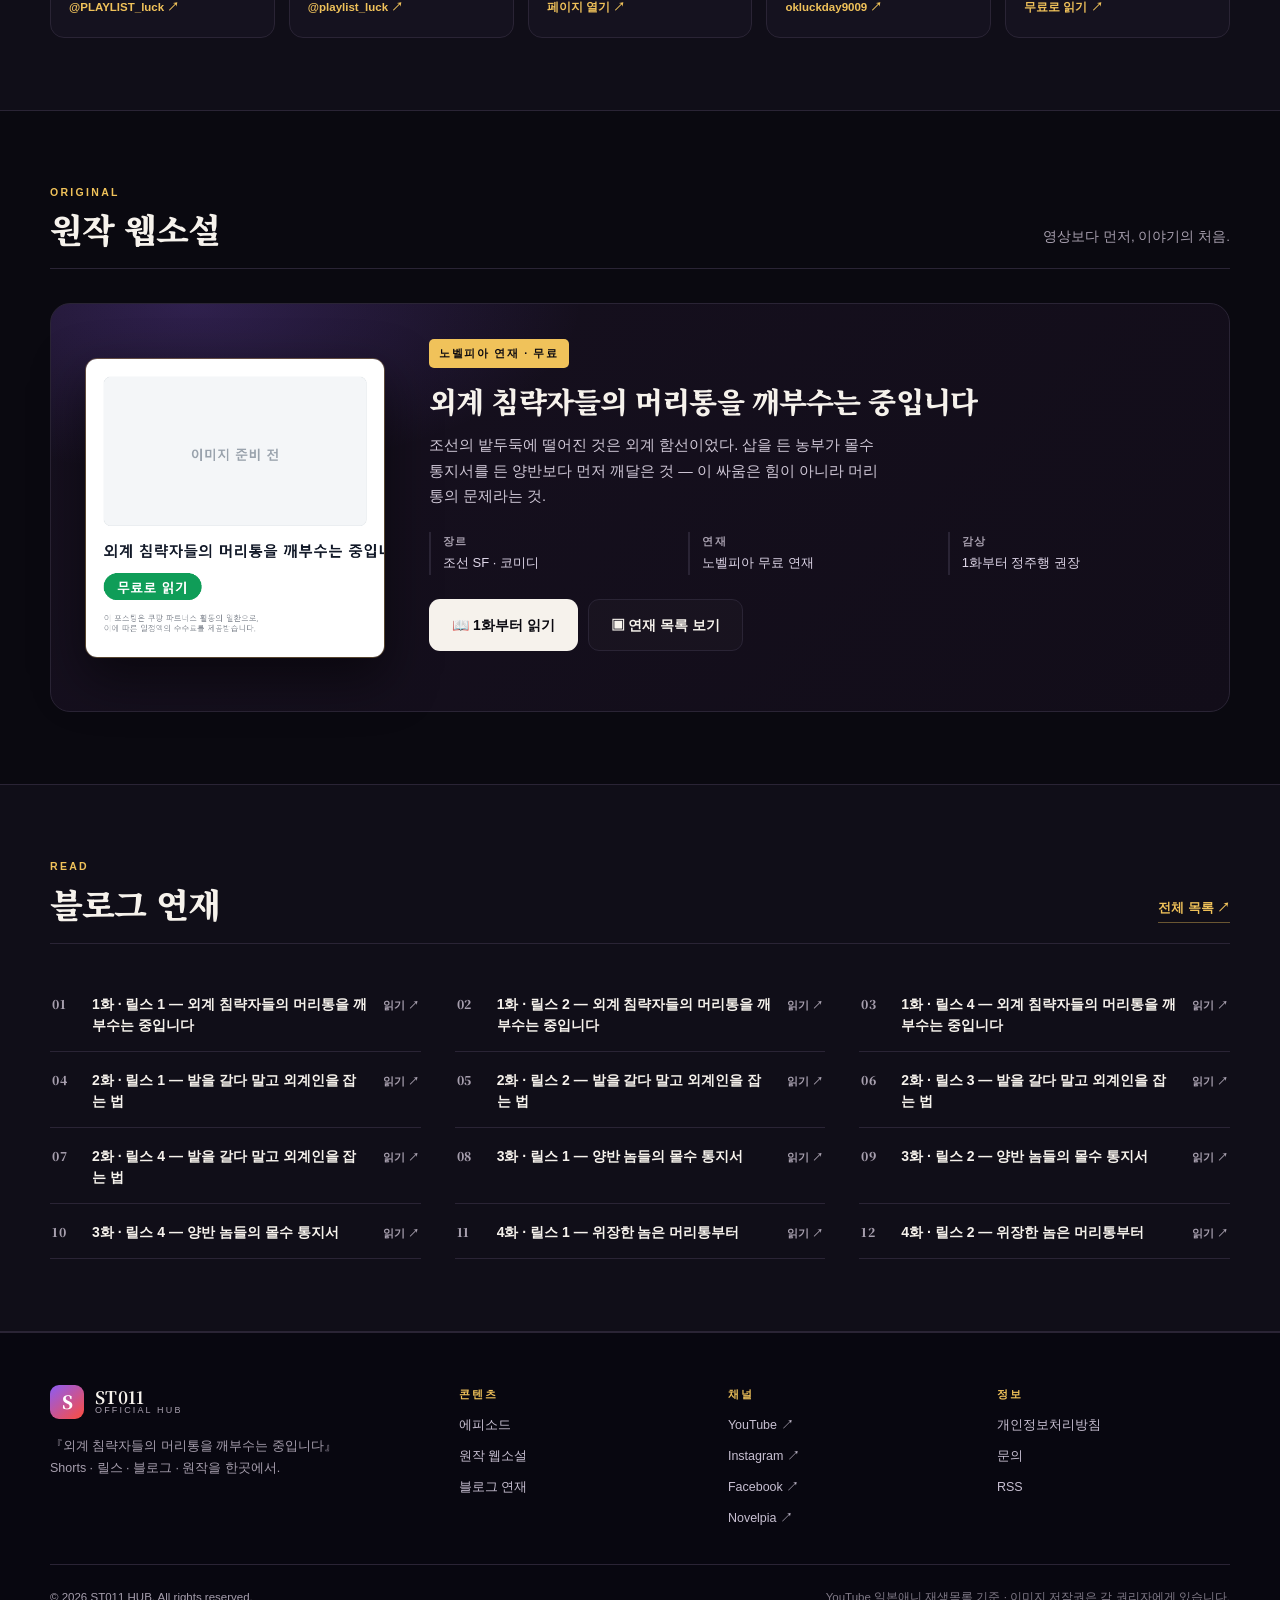
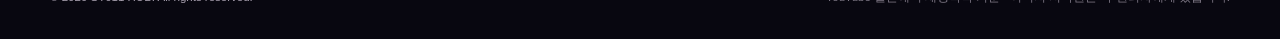
==== commit cbc5d38b: "ST011 HUB magazine redesign (cover hero, episode filter, youtube thumbs, channel hub)" ====
--- a/index.html
+++ b/index.html
@@ -3,197 +3,243 @@
 <head>
 <meta charset="utf-8">
 <meta name="viewport" content="width=device-width,initial-scale=1">
-<meta name="description" content="ST011 HUB: 노래, 영상, 소설, 커뮤니티를 한 페이지에서 만나는 올인원 콘텐츠 허브">
+<title>ST011 · 외계 침략자들의 머리통을 깨부수는 중입니다 — 공식 허브</title>
+<meta name="description" content="ST011 공식 허브. YouTube Shorts 13편, Instagram 릴스 11편, 블로그 연재, 원작 웹소설까지 한 페이지에서. 원작은 노벨피아에서 무료로.">
 <meta name="robots" content="max-image-preview:large">
-<meta property="og:title" content="ST011 HUB — 노래·영상·소설·커뮤니티를 한 화면에서">
-<meta property="og:description" content="노래방 가이드, YouTube Shorts, Instagram Reel, 소설, 블로그, 커뮤니티를 하나의 허브로 연결한다.">
-<meta property="og:image" content="assets/hero/hero_novelpia.png">
+<meta property="og:title" content="ST011 · 외계 침략자들의 머리통을 깨부수는 중입니다">
+<meta property="og:description" content="Shorts · 릴스 · 블로그 · 원작 웹소설을 한 곳에서. 원작은 노벨피아에서 무료로.">
+<meta property="og:image" content="https://nicewjs0526-sudo.github.io/st011-homepage/assets/cover.jpg">
 <meta property="og:type" content="website">
 <meta property="og:url" content="https://nicewjs0526-sudo.github.io/st011-homepage/">
 <meta name="twitter:card" content="summary_large_image">
-<meta name="twitter:title" content="ST011 HUB">
-<meta name="twitter:description" content="노래, 영상, 소설, 커뮤니티를 한 페이지에서">
-<meta name="twitter:image" content="assets/hero/hero_novelpia.png">
-<title>ST011 HUB — 노래하고, 보고, 읽고, 빛나는 곳</title>
+<link rel="alternate" type="application/atom+xml" title="ST011 블로그" href="https://okluckday9009.blogspot.com/feeds/posts/default">
+<link rel="preconnect" href="https://fonts.googleapis.com">
+<link rel="preconnect" href="https://fonts.gstatic.com" crossorigin>
+<link rel="stylesheet" href="https://fonts.googleapis.com/css2?family=Noto+Serif+KR:wght@600;800;900&display=swap">
 <link rel="stylesheet" href="css/style.css">
 </head>
 <body>
-<meta name="viewport" content="width=device-width,initial-scale=1">
-<meta name="description" content="ST011 공식 허브 — YouTube Shorts · Instagram 릴스 · 블로그 · 원작 웹소설 &#39;외계 침략자들의 머리통을 깨부수는 중입니다&#39;">
-<meta name="robots" content="max-image-preview:large">
-<meta property="og:title" content="외계 침략자들의 머리통을 깨부수는 중입니다 · ST011 HUB">
-<meta property="og:description" content="YouTube·Instagram·블로그·원작을 한곳에서. 원작은 노벨피아에서 무료로.">
-<meta property="og:image" content="https://nicewjs0526-sudo.github.io/st011-homepage/assets/hero_novelpia.png">
-<meta property="og:type" content="website">
-<meta name="twitter:card" content="summary_large_image">
-<link rel="alternate" type="application/atom+xml" title="외계 침략자들의 머리통을 깨부수는 중입니다" href="https://okluckday9009.blogspot.com/feeds/posts/default">
-<title>외계 침략자들의 머리통을 깨부수는 중입니다 · ST011 HUB</title>
-<style>
-:root{--bg:#0f0b16;--panel:#181423;--soft:#221b31;--line:#332a46;--ink:#f5f5f7;--muted:#a1a1b5;--gold:#f5c451;--red:#e43a44;--purple:#8b5cf6;--blue:#3ea6ff;--pink:#ff4d8d}
-*{box-sizing:border-box}html,body{margin:0}
-body{background:var(--bg);color:var(--ink);font-family:Arial,system-ui,"Malgun Gothic",sans-serif;line-height:1.7}
-a{color:inherit;text-decoration:none}img{max-width:100%;display:block}button{font:inherit}
-.wrap{width:min(1120px,calc(100% - 32px));margin:auto}
-.top{position:sticky;top:0;z-index:9;background:rgba(15,11,22,.93);backdrop-filter:blur(14px);border-bottom:1px solid var(--line)}
-.nav{min-height:62px;display:flex;align-items:center;gap:14px}
-.brand{display:flex;align-items:center;gap:9px;font-weight:900;white-space:nowrap}
-.brand i{display:grid;place-items:center;width:30px;height:30px;border-radius:9px;background:linear-gradient(135deg,var(--purple),var(--red));font-style:normal}
-.menu{margin-left:auto;display:flex;gap:2px;flex-wrap:wrap;align-items:center}
-.menu button{background:transparent;border:0;color:var(--muted);font-weight:700;font-size:14px;padding:9px 12px;border-radius:999px;cursor:pointer}
-.menu button:hover,.menu button.on{color:#fff;background:var(--soft)}
-.menu .cta{background:linear-gradient(135deg,var(--purple),var(--red));color:#fff!important;padding:9px 14px;border-radius:999px;font-weight:800}
-.hero{padding:46px 0 22px;background:radial-gradient(ellipse at 88% 0,#3a1c52 0,transparent 55%),linear-gradient(180deg,#17111f,#0f0b16)}
-.eyebrow{color:var(--gold);font-size:12px;font-weight:900;letter-spacing:.16em;margin:0 0 10px}
-.hero h1{margin:0 0 12px;font-size:clamp(26px,3.6vw,42px);line-height:1.12;letter-spacing:-.03em;max-width:820px}
-.lead{color:#cfc9dd;font-size:16px;margin:0 0 18px;max-width:660px}
-.actions{display:flex;gap:10px;flex-wrap:wrap}
-.btn{display:inline-block;padding:13px 20px;border-radius:13px;font-weight:800;background:linear-gradient(135deg,var(--purple),var(--red));color:#fff;border:0;cursor:pointer}
-.btn.alt{background:transparent;border:1px solid var(--line);color:var(--ink)}
-.tabbar{display:flex;gap:6px;flex-wrap:wrap;border-bottom:1px solid var(--line);margin:10px 0 18px}
-.tab{background:transparent;border:0;border-bottom:3px solid transparent;color:var(--muted);font-weight:800;padding:12px 14px;cursor:pointer}
-.tab:hover{color:#fff}
-.tab.active{color:#fff;border-bottom-color:var(--gold)}
-.panel[hidden]{display:none}
-.grid{display:grid;grid-template-columns:repeat(auto-fill,minmax(240px,1fr));gap:16px}
-.card{background:var(--panel);border:1px solid var(--line);border-radius:16px;overflow:hidden}
-.card .thumb{position:relative;padding-top:56.25%;background:linear-gradient(135deg,#2a1d3d,#170f24);display:grid;place-items:center;color:var(--gold);font-weight:900;font-size:20px}
-.card .thumb span{position:absolute;left:12px;bottom:9px;font-size:12px;color:#cfc9dd;font-weight:700}
-.card-body{padding:14px 16px}
-.card-body h3{margin:0 0 4px;font-size:15.5px}
-.card-body p{margin:0 0 10px;color:var(--muted);font-size:13px}
-.links{display:flex;gap:8px;flex-wrap:wrap}
-.links a{font-size:12.5px;font-weight:800;padding:7px 11px;border-radius:9px;border:1px solid var(--line);color:#ddd6ee}
-.links a:hover{border-color:var(--gold);color:#fff}
-.novelbox{display:flex;gap:22px;flex-wrap:wrap;background:linear-gradient(135deg,#241436,#2a1626);border:1px solid var(--line);border-radius:18px;padding:22px}
-.novelbox .cover{width:150px;border-radius:12px;border:4px solid var(--gold)}
-.novelbox .t{flex:1;min-width:240px}
-.novelbox h3{margin:0 0 8px;font-size:22px}
-.novelbox p{color:#d8cfe8;font-size:14.5px;margin:0 0 8px}
-.chips{list-style:none;display:flex;gap:7px;flex-wrap:wrap;padding:0;margin:0 0 14px}
-.chips li{background:var(--soft);border:1px solid var(--line);color:#ddd6ee;font-size:12px;padding:4px 11px;border-radius:999px}
-.fbcard{background:var(--panel);border:1px solid var(--line);border-radius:16px;padding:22px;max-width:560px}
-footer{margin-top:40px;border-top:1px solid var(--line);padding:26px 0 46px;color:var(--muted);font-size:13px}
-.fmenu{display:flex;gap:6px;flex-wrap:wrap;margin-bottom:14px}
-.fmenu button{background:transparent;border:1px solid var(--line);color:var(--muted);border-radius:999px;padding:8px 13px;cursor:pointer;font-weight:700;font-size:13px}
-.fmenu button:hover{color:#fff;border-color:var(--gold)}
-@media(max-width:760px){.menu button span.lbl{display:none}}
-</style>
-</head>
-<body>
-<header class="top"><nav class="nav wrap">
-  <a class="brand" href="#top"><i>⚡</i><span>ST011 HUB</span></a>
-  <div class="menu">
-    <button data-tab="youtube">▶ YouTube</button>
-    <button data-tab="insta">◎ Instagram</button>
-    <button data-tab="facebook">f Facebook</button>
-    <button data-tab="blog">▣ 블로그</button>
-    <button data-tab="novel">📖 작품</button>
-    <a class="cta" href="https://novelpia.com/novel/458237" target="_blank" rel="noopener">무료로 읽기</a>
+
+<a class="skip" href="#main">본문으로 건너뛰기</a>
+
+<header class="masthead">
+  <div class="wrap masthead-in">
+    <a class="logo" href="#top" aria-label="ST011 홈">
+      <span class="logo-mark">S</span>
+      <span class="logo-text"><b>ST011</b><i>OFFICIAL HUB</i></span>
+    </a>
+
+    <nav class="gnav" aria-label="주요 메뉴">
+      <a href="#episodes">에피소드</a>
+      <a href="#channels">채널</a>
+      <a href="#novel">원작</a>
+      <a href="#blog">블로그</a>
+    </nav>
+
+    <a class="cta" href="https://novelpia.com/novel/458237" target="_blank" rel="noopener">무료로 읽기 <span aria-hidden="true">↗</span></a>
   </div>
-</nav></header>
-<main id="top">
-<section class="hero"><div class="wrap">
-  <p class="eyebrow">ST011 · 공식 허브</p>
-  <h1>외계 침략자들의 머리통을 깨부수는 중입니다</h1>
-  <p class="lead">YouTube Shorts · Instagram 릴스 · 블로그를 한곳에서. 원작 웹소설은 노벨피아에서 무료로 읽어보세요.</p>
-  <div class="actions">
-    <button class="btn" data-tab="youtube">▶ 영상 보기</button>
-    <a class="btn alt" href="https://novelpia.com/novel/458237" target="_blank" rel="noopener">📖 무료로 읽기</a>
+</header>
+
+<main id="main">
+
+  <section class="hero" id="top">
+    <div class="wrap hero-grid">
+      <div class="hero-copy">
+        <p class="kicker"><span>ISSUE 001</span> · 2026 · SF 코미디 연재</p>
+        <h1 class="hero-title">외계 침략자들의<br>머리통을<br>깨부수는 중입니다</h1>
+        <p class="deck">
+          밭을 갈던 손으로 외계인을 잡는다. 양반의 몰수 통지서를 받아 든 주인공의
+          조선 SF 사이다 활극. Shorts로 보고, 릴스로 다시 보고, 원작으로 끝까지.
+        </p>
+        <div class="hero-actions">
+          <a class="btn solid" href="https://www.youtube.com/playlist?list=PLRJI6sIC6s7Q" target="_blank" rel="noopener">▶ Shorts 전체 보기</a>
+          <a class="btn ghost" href="https://novelpia.com/novel/458237" target="_blank" rel="noopener">📖 원작 무료로 읽기</a>
+        </div>
+        <ul class="chips" aria-label="작품 키워드">
+          <li>#조선</li><li>#SF</li><li>#코미디</li><li>#무협</li><li>#사이다</li><li>#연재중</li>
+        </ul>
+      </div>
+
+      <figure class="hero-art">
+        <div class="hero-frame">
+          <img src="assets/cover.jpg" alt="외계 침략자들의 머리통을 깨부수는 중입니다 표지" width="640" height="640">
+        </div>
+        <figcaption>표지 · ST011 『외계 침략자들의 머리통을 깨부수는 중입니다』</figcaption>
+      </figure>
+    </div>
+  </section>
+
+  <section class="ticker" aria-label="콘텐츠 현황">
+    <div class="wrap ticker-in">
+      <div class="tick"><b id="cntYt">13</b><span>YouTube Shorts</span></div>
+      <div class="tick"><b id="cntIg">12</b><span>Instagram 릴스</span></div>
+      <div class="tick"><b id="cntBl">12</b><span>블로그 연재</span></div>
+      <div class="tick"><b>4</b><span>에피소드(화)</span></div>
+      <div class="tick"><b>1</b><span>원작 웹소설</span></div>
+      <div class="tick live"><b>LIVE</b><span>매주 업데이트</span></div>
+    </div>
+  </section>
+
+  <section class="section" id="episodes">
+    <div class="wrap">
+      <header class="sec-head">
+        <div>
+          <p class="sec-kicker">WATCH</p>
+          <h2 class="sec-title">에피소드</h2>
+        </div>
+        <p class="sec-desc">Shorts · 릴스 · 블로그를 한 카드에 묶었습니다. 화별로 골라 보세요.</p>
+      </header>
+
+      <div class="filters" role="group" aria-label="화별 필터">
+        <button class="filter is-on" data-ep="all">전체 <em id="fAll">13</em></button>
+        <button class="filter" data-ep="1">1화 <em>4</em></button>
+        <button class="filter" data-ep="2">2화 <em>4</em></button>
+        <button class="filter" data-ep="3">3화 <em>3</em></button>
+        <button class="filter" data-ep="4">4화 <em>2</em></button>
+      </div>
+
+      <div class="ep-grid" id="gridEpisodes"></div>
+      <p class="empty" id="emptyEp" hidden>이 화에는 아직 영상이 없습니다.</p>
+    </div>
+  </section>
+
+  <section class="section alt" id="channels">
+    <div class="wrap">
+      <header class="sec-head">
+        <div>
+          <p class="sec-kicker">FOLLOW</p>
+          <h2 class="sec-title">채널</h2>
+        </div>
+        <p class="sec-desc">같은 이야기를 채널마다 다른 형식으로 올립니다.</p>
+      </header>
+
+      <div class="ch-grid">
+        <a class="ch" href="https://www.youtube.com/@PLAYLIST_luck" target="_blank" rel="noopener">
+          <span class="ch-ico yt" aria-hidden="true">▶</span>
+          <b>YouTube</b>
+          <p>Shorts 13편 + 재생목록</p>
+          <span class="ch-go">@PLAYLIST_luck ↗</span>
+        </a>
+        <a class="ch" href="https://www.instagram.com/playlist_luck/" target="_blank" rel="noopener">
+          <span class="ch-ico ig" aria-hidden="true">◎</span>
+          <b>Instagram</b>
+          <p>릴스 11편</p>
+          <span class="ch-go">@playlist_luck ↗</span>
+        </a>
+        <a class="ch" href="https://www.facebook.com/" target="_blank" rel="noopener">
+          <span class="ch-ico fb" aria-hidden="true">f</span>
+          <b>Facebook</b>
+          <p>릴스 · 페이지 소식</p>
+          <span class="ch-go">페이지 열기 ↗</span>
+        </a>
+        <a class="ch" href="https://okluckday9009.blogspot.com/p/st011.html" target="_blank" rel="noopener">
+          <span class="ch-ico bl" aria-hidden="true">▣</span>
+          <b>블로그</b>
+          <p>연재 11편 · 통합 목록</p>
+          <span class="ch-go">okluckday9009 ↗</span>
+        </a>
+        <a class="ch" href="https://novelpia.com/novel/458237" target="_blank" rel="noopener">
+          <span class="ch-ico nv" aria-hidden="true">📖</span>
+          <b>노벨피아</b>
+          <p>원작 웹소설 무료</p>
+          <span class="ch-go">무료로 읽기 ↗</span>
+        </a>
+      </div>
+    </div>
+  </section>
+
+
+  <section class="section" id="novel">
+    <div class="wrap">
+      <header class="sec-head">
+        <div>
+          <p class="sec-kicker">ORIGINAL</p>
+          <h2 class="sec-title">원작 웹소설</h2>
+        </div>
+        <p class="sec-desc">영상보다 먼저, 이야기의 처음.</p>
+      </header>
+
+      <div class="novel">
+        <figure class="novel-art">
+          <img src="assets/novelpia_cover.png" alt="원작 웹소설 표지" width="520" height="740">
+        </figure>
+        <div class="novel-copy">
+          <p class="novel-badge">노벨피아 연재 · 무료</p>
+          <h3>외계 침략자들의 머리통을 깨부수는 중입니다</h3>
+          <p class="novel-lede">
+            조선의 밭두둑에 떨어진 것은 외계 함선이었다. 삽을 든 농부가
+            몰수 통지서를 든 양반보다 먼저 깨달은 것 — 이 싸움은 힘이 아니라
+            머리통의 문제라는 것.
+          </p>
+          <ul class="novel-meta">
+            <li><span>장르</span> 조선 SF · 코미디</li>
+            <li><span>연재</span> 노벨피아 무료 연재</li>
+            <li><span>감상</span> 1화부터 정주행 권장</li>
+          </ul>
+          <div class="hero-actions">
+            <a class="btn solid" href="https://novelpia.com/novel/458237" target="_blank" rel="noopener">📖 1화부터 읽기</a>
+            <a class="btn ghost" href="https://okluckday9009.blogspot.com/p/st011.html" target="_blank" rel="noopener">▣ 연재 목록 보기</a>
+          </div>
+        </div>
+      </div>
+    </div>
+  </section>
+
+  <section class="section alt" id="blog">
+    <div class="wrap">
+      <header class="sec-head">
+        <div>
+          <p class="sec-kicker">READ</p>
+          <h2 class="sec-title">블로그 연재</h2>
+        </div>
+        <a class="sec-more" href="https://okluckday9009.blogspot.com/p/st011.html" target="_blank" rel="noopener">전체 목록 ↗</a>
+      </header>
+      <ol class="blog-list" id="blogList"></ol>
+    </div>
+  </section>
+
+</main>
+
+<footer class="site-foot">
+  <div class="wrap foot-grid">
+    <div class="foot-brand">
+      <a class="logo" href="#top">
+        <span class="logo-mark">S</span>
+        <span class="logo-text"><b>ST011</b><i>OFFICIAL HUB</i></span>
+      </a>
+      <p>『외계 침략자들의 머리통을 깨부수는 중입니다』<br>Shorts · 릴스 · 블로그 · 원작을 한곳에서.</p>
+    </div>
+
+    <nav class="foot-col" aria-label="콘텐츠">
+      <b>콘텐츠</b>
+      <a href="#episodes">에피소드</a>
+      <a href="#novel">원작 웹소설</a>
+      <a href="#blog">블로그 연재</a>
+    </nav>
+
+    <nav class="foot-col" aria-label="채널">
+      <b>채널</b>
+      <a href="https://www.youtube.com/@PLAYLIST_luck" target="_blank" rel="noopener">YouTube ↗</a>
+      <a href="https://www.instagram.com/playlist_luck/" target="_blank" rel="noopener">Instagram ↗</a>
+      <a href="https://www.facebook.com/" target="_blank" rel="noopener">Facebook ↗</a>
+      <a href="https://novelpia.com/novel/458237" target="_blank" rel="noopener">Novelpia ↗</a>
+    </nav>
+
+    <nav class="foot-col" aria-label="정보">
+      <b>정보</b>
+      <a href="https://okluckday9009.blogspot.com/p/privacy.html" target="_blank" rel="noopener">개인정보처리방침</a>
+      <a href="https://okluckday9009.blogspot.com/p/contact.html" target="_blank" rel="noopener">문의</a>
+      <a href="https://okluckday9009.blogspot.com/feeds/posts/default" target="_blank" rel="noopener">RSS</a>
+    </nav>
   </div>
-</div></section>
-
-<section class="wrap" id="tabs">
-  <div class="tabbar" role="tablist">
-    <button class="tab active" data-tab="youtube" role="tab">▶ YouTube</button>
-    <button class="tab" data-tab="insta" role="tab">◎ Instagram</button>
-    <button class="tab" data-tab="facebook" role="tab">f Facebook</button>
-    <button class="tab" data-tab="blog" role="tab">▣ 블로그</button>
-    <button class="tab" data-tab="novel" role="tab">📖 작품</button>
+
+  <div class="wrap foot-base">
+    <p>© <span id="year">2026</span> ST011 HUB. All rights reserved.</p>
+    <p class="foot-note">YouTube 일본애니 재생목록 기준 · 이미지 저작권은 각 권리자에게 있습니다.</p>
   </div>
-
-  <div class="panel" id="panel-youtube">
-    <div class="section-head" style="display:flex;justify-content:space-between;align-items:baseline;flex-wrap:wrap;margin-bottom:14px">
-      <h2 style="margin:0;font-size:22px">ST011 Shorts · YouTube</h2>
-      <span style="color:var(--muted);font-size:14px" id="cntYt"></span>
-    </div>
-    <div class="grid" id="gridYt"></div>
-  </div>
-
-  <div class="panel" id="panel-insta" hidden>
-    <div class="section-head" style="display:flex;justify-content:space-between;align-items:baseline;flex-wrap:wrap;margin-bottom:14px">
-      <h2 style="margin:0;font-size:22px">Instagram 릴스</h2>
-      <span style="color:var(--muted);font-size:14px" id="cntIg"></span>
-    </div>
-    <div class="grid" id="gridIg"></div>
-  </div>
-
-  <div class="panel" id="panel-facebook" hidden>
-    <h2 style="font-size:22px;margin:0 0 14px">Facebook</h2>
-    <div class="fbcard">
-      <b style="font-size:17px">ST011 Facebook</b>
-      <p style="color:var(--muted);margin:8px 0 16px">Facebook 페이지에서도 ST011 소식을 볼 수 있습니다.</p>
-      <a class="btn" href="https://www.facebook.com/" target="_blank" rel="noopener">f Facebook 열기</a>
-    </div>
-  </div>
-
-  <div class="panel" id="panel-blog" hidden>
-    <div class="section-head" style="display:flex;justify-content:space-between;align-items:baseline;flex-wrap:wrap;margin-bottom:14px">
-      <h2 style="margin:0;font-size:22px">블로그 글</h2>
-      <span style="color:var(--muted);font-size:14px" id="cntBl"></span>
-    </div>
-    <div class="grid" id="gridBl"></div>
-    <p style="margin-top:16px"><a class="btn alt" href="https://okluckday9009.blogspot.com/p/st011.html" target="_blank" rel="noopener">▣ ST011 통합 목록 (전체 글)</a></p>
-  </div>
-
-  <div class="panel" id="panel-novel" hidden>
-    <h2 style="font-size:22px;margin:0 0 14px">원작 웹소설</h2>
-    <div class="novelbox">
-      <img class="cover" src="assets/cover.jpg" alt="외계 침략자들의 머리통을 깨부수는 중입니다 표지">
-      <div class="t">
-        <h3>외계 침략자들의 머리통을 깨부수는 중입니다</h3>
-        <ul class="chips"><li>#판타지</li><li>#SF</li><li>#하렘</li><li>#무협</li><li>#사이다</li><li>#선협</li></ul>
-        <p>무림의 머리통을 깨부수며 성장하는 주인공의 사이다 활극. 지금 노벨피아에서 무료로 읽어보세요.</p>
-        <a class="btn" href="https://novelpia.com/novel/458237" target="_blank" rel="noopener">▶ 노벨피아에서 무료로 읽기</a>
-      </div>
-    </div>
-  </div>
-</section>
-</main>
-
-<footer><div class="wrap">
-  <div class="fmenu">
-    <button data-tab="youtube">▶ YouTube</button>
-    <button data-tab="insta">◎ Instagram</button>
-    <button data-tab="facebook">f Facebook</button>
-    <button data-tab="blog">▣ 블로그</button>
-    <button data-tab="novel">📖 작품</button>
-    <a class="btn alt" href="https://novelpia.com/novel/458237" target="_blank" rel="noopener">무료로 읽기</a>
-  </div>
-  © ST011 HUB · 외계 침략자들의 머리통을 깨부수는 중입니다 · YouTube 일본애니 재생목록 기준
-</div></footer>
-
-<script>
-const playlist='https://www.youtube.com/playlist?list=PLRJI6sIC6s7Q';
-const ep={1:'외계 침략자들의 머리통을 깨부수는 중입니다',2:'밭을 갈다 말고 외계인을 잡는 법',3:'양반 놈들의 몰수 통지서',4:'위장한 놈은 머리통부터'};
-const data=[[1,1,'h71V_TuY8aE','DeT11DfCuy5','https://okluckday9009.blogspot.com/2026/10/st011-1-1.html',0],[1,1,'JWNoG4ojs70','','',1],[1,2,'2oEH3AZr828','DeT2FqKDecx','https://okluckday9009.blogspot.com/2026/10/st011-1-2.html',0],[1,4,'5866aR7x1Wc','DeT2aIpCD3w','https://okluckday9009.blogspot.com/2026/10/st011-1-4.html',0],[2,1,'pRahe1YT7Gk','DeT2qjZjl4y','https://okluckday9009.blogspot.com/2026/10/st011-2-1.html',0],[2,2,'icGNp7vHbL8','DeT3AYilDQW','https://okluckday9009.blogspot.com/2026/10/st011-2-2.html',0],[2,3,'TLaUuXp0Tio','DeT3PUkDRfa','https://okluckday9009.blogspot.com/2026/10/st011-2-3.html',0],[2,4,'d_5WzrYfYfo','DeT3c35DJd8','https://okluckday9009.blogspot.com/2026/10/st011-2-4.html',0],[3,1,'-ogIaoAQ8pc','DeUOO4tgRY1','https://okluckday9009.blogspot.com/2026/10/st011-3-1.html',0],[3,2,'vuyFO8co-Tc','DeUOekKgqoB','https://okluckday9009.blogspot.com/2026/10/st011-3-2.html',0],[3,4,'KLglSSzlhNg','DeUQIN5Ai72','https://okluckday9009.blogspot.com/2026/10/st011-3-4.html',0],[4,1,'MNRYfB_dFZ0','DeUQVhTjrrh','https://okluckday9009.blogspot.com/2026/10/st011-4-1.html',0],[4,2,'YEuZNyQRZB8','DeUQl2rDQXQ','https://okluckday9009.blogspot.com/2026/10/st011-4-2.html',0]];
-const tag=d=>`${d[0]}화 · 릴스 ${d[1]}${d[5]?' · 日本語':''}`;
-const thumb=d=>`<div class="thumb">${d[0]}<span>${tag(d)}</span></div>`;
-const ytCard=d=>`<article class="card">${thumb(d)}<div class="card-body"><h3>${ep[d[0]]}</h3><p>ST011 · ${tag(d)}</p><div class="links"><a href="${playlist}" target="_blank" rel="noopener">▣ 재생목록</a><a href="https://www.youtube.com/shorts/${d[2]}" target="_blank" rel="noopener">▶ Shorts</a></div></div></article>`;
-const igCard=d=>`<article class="card">${thumb(d)}<div class="card-body"><h3>${ep[d[0]]}</h3><p>ST011 · ${tag(d)}</p><div class="links"><a href="https://www.instagram.com/reel/${d[3]}/" target="_blank" rel="noopener">◎ Instagram 릴스</a></div></div></article>`;
-const blCard=d=>`<article class="card">${thumb(d)}<div class="card-body"><h3>${ep[d[0]]}</h3><p>ST011 · ${tag(d)}</p><div class="links"><a href="${d[4]}" target="_blank" rel="noopener">▣ 블로그 글</a></div></div></article>`;
-const ig=data.filter(d=>d[3]), bl=data.filter(d=>d[4]);
-document.getElementById('gridYt').innerHTML=data.map(ytCard).join('');
-document.getElementById('gridIg').innerHTML=ig.map(igCard).join('');
-document.getElementById('gridBl').innerHTML=bl.map(blCard).join('');
-document.getElementById('cntYt').textContent=data.length+'개';
-document.getElementById('cntIg').textContent=ig.length+'개';
-document.getElementById('cntBl').textContent=bl.length+'개';
-function showTab(name){
-  document.querySelectorAll('.tab').forEach(t=>t.classList.toggle('active',t.dataset.tab===name));
-  document.querySelectorAll('.panel').forEach(p=>{p.hidden=p.id!=='panel-'+name;});
-  document.querySelectorAll('.menu [data-tab],.fmenu [data-tab]').forEach(b=>b.classList.toggle('on',b.dataset.tab===name));
-  const t=document.getElementById('tabs'); if(t) t.scrollIntoView({behavior:'smooth',block:'start'});
-}
-document.querySelectorAll('[data-tab]').forEach(b=>b.addEventListener('click',()=>showTab(b.dataset.tab)));
-</script>
-</body></html>
+</footer>
+
+<script src="js/app.js" defer></script>
+</body>
+</html>
+
--- a/css/style.css
+++ b/css/style.css
@@ -1,299 +1,299 @@
-:root {
-  --bg: #0f0b16;
-  --panel: #181423;
-  --soft: #221b31;
-  --line: #332a46;
-  --ink: #f5f5f7;
-  --muted: #a1a1b5;
-  --gold: #f5c451;
-  --red: #e43a44;
-  --purple: #8b5cf6;
-  --blue: #3ea6ff;
-  --pink: #ff4d8d;
-}
-
-* { box-sizing: border-box; }
-
-html, body {
-  margin: 0;
-  background: var(--bg);
-  color: var(--ink);
-  font-family: Arial, system-ui, "Malgun Gothic", sans-serif;
-  line-height: 1.7;
-}
-
-a { color: inherit; text-decoration: none; }
-img { max-width: 100%; display: block; }
-
-.wrap {
-  width: min(1120px, calc(100% - 32px));
-  margin: auto;
-}
-
-.topbar {
-  position: sticky;
-  top: 0;
-  z-index: 50;
-  background: rgba(15, 11, 22, 0.93);
-  backdrop-filter: blur(14px);
-  border-bottom: 1px solid var(--line);
-}
-
-.container {
-  display: flex;
-  flex-wrap: wrap;
-  align-items: center;
-  justify-content: space-between;
-  gap: 16px;
-}
-
-.brand {
-  display: flex;
-  align-items: center;
-  gap: 12px;
-}
-
-.brand-mark {
-  display: grid;
-  place-items: center;
-  width: 40px;
-  height: 40px;
-  border-radius: 12px;
-  background: linear-gradient(135deg, var(--purple), var(--red));
-  color: #fff;
-  font-weight: 900;
-  font-size: 20px;
-}
-
-.brand-text {
-  display: flex;
-  flex-direction: column;
-}
-
-.brand-main {
-  font-weight: 900;
-  font-size: 18px;
-  letter-spacing: -0.02em;
-}
-
-.brand-sub {
-  font-size: 11px;
-  color: var(--muted);
-}
-
-.tabs {
-  display: flex;
-  flex-wrap: wrap;
-  gap: 8px;
-}
-
-.tab {
-  background: transparent;
-  border: 0;
-  color: var(--muted);
-  font-weight: 800;
-  padding: 10px 14px;
-  border-radius: 999px;
-  cursor: pointer;
-  font-size: 14px;
-}
-
-.tab.active {
-  color: #fff;
-  background: var(--soft);
-}
-
-.panel {
-  display: none;
-  animation: fade 0.35s ease;
-}
-
-.panel.active {
-  display: block;
-}
-
-@keyframes fade {
-  from { opacity: 0; transform: translateY(8px); }
-  to { opacity: 1; transform: translateY(0); }
-}
-
-.hero {
-  min-height: 440px;
+/* ST011 HUB — magazine theme */
+:root{
+  --paper:#0a0910;
+  --paper2:#100e18;
+  --panel:#15121f;
+  --line:#2a2435;
+  --ink:#f6f2ec;
+  --muted:#a79fae;
+  --accent:#ff4d3d;
+  --gold:#f0c25a;
+  --violet:#8b5cf6;
+  --serif:"Noto Serif KR",Georgia,"Times New Roman",serif;
+  --sans:-apple-system,BlinkMacSystemFont,"Segoe UI","Malgun Gothic","Apple SD Gothic Neo",sans-serif;
+}
+*{box-sizing:border-box}
+html{scroll-behavior:smooth}
+body{
+  margin:0;background:var(--paper);color:var(--ink);
+  font-family:var(--sans);font-size:16px;line-height:1.75;
+  -webkit-font-smoothing:antialiased;
+}
+img{display:block;max-width:100%}
+a{color:inherit;text-decoration:none}
+button{font:inherit;cursor:pointer}
+.wrap{width:min(1180px,calc(100% - 40px));margin-inline:auto}
+.skip{position:absolute;left:-9999px}
+.skip:focus{left:16px;top:12px;z-index:99;background:var(--accent);color:#fff;padding:10px 16px;border-radius:8px}
+
+/* ---------- masthead ---------- */
+.masthead{
+  position:sticky;top:0;z-index:40;
+  background:rgba(10,9,16,.9);
+  backdrop-filter:blur(16px);
+  border-bottom:1px solid var(--line);
+}
+.masthead-in{display:flex;align-items:center;gap:22px;min-height:68px}
+.logo{display:flex;align-items:center;gap:11px}
+.logo-mark{
+  width:34px;height:34px;border-radius:9px;display:grid;place-items:center;
+  background:linear-gradient(140deg,var(--violet),var(--accent));
+  font-family:var(--serif);font-weight:900;font-size:18px;color:#fff;
+}
+.logo-text{display:flex;flex-direction:column;line-height:1.05}
+.logo-text b{font-family:var(--serif);font-size:17px;letter-spacing:.02em}
+.logo-text i{font-style:normal;font-size:9px;letter-spacing:.24em;color:var(--muted)}
+.gnav{margin-left:auto;display:flex;gap:2px;flex-wrap:wrap}
+.gnav a{
+  font-size:13.5px;font-weight:700;color:var(--muted);
+  padding:9px 13px;border-radius:999px;transition:color .15s,background .15s;
+}
+.gnav a:hover,.gnav a.on{color:#fff;background:#1b1726}
+.cta{
+  font-size:13px;font-weight:800;padding:11px 18px;border-radius:999px;
+  background:linear-gradient(135deg,var(--accent),#ff7a3d);color:#fff;white-space:nowrap;
+  box-shadow:0 6px 20px rgba(255,77,61,.24);
+}
+.cta:hover{filter:brightness(1.06)}
+
+/* ---------- hero ---------- */
+.hero{
+  padding:64px 0 52px;
   background:
-    radial-gradient(ellipse at 88% 0, #3a1c52 0%, transparent 55%),
-    linear-gradient(180deg, #17111f, #0f0b16);
-  padding: 64px 0 48px;
-  display: flex;
-  align-items: center;
-  justify-content: center;
-  text-align: center;
-  color: #fff;
-}
-
-.hero-content h1 {
-  font-size: clamp(32px, 5vw, 64px);
-  line-height: 1.15;
-  max-width: 820px;
-  margin: 12px auto 18px;
-  letter-spacing: -0.03em;
-}
-
-.hero-actions {
-  display: flex;
-  flex-wrap: wrap;
-  gap: 12px;
-  justify-content: center;
-}
-
-.btn {
-  display: inline-block;
-  padding: 14px 22px;
-  border-radius: 13px;
-  font-weight: 800;
-  border: 0;
-  cursor: pointer;
-  transition: background 0.2s, transform 0.1s, box-shadow 0.2s;
-}
-
-.btn:active { transform: translateY(1px); }
-
-.btn.primary {
-  background: linear-gradient(135deg, var(--purple), var(--red));
-  color: #fff;
-}
-
-.btn.ghost {
-  background: transparent;
-  color: var(--ink);
-}
-
-.btn.outline {
-  background: transparent;
-  border: 1px solid var(--line);
-  color: var(--ink);
-}
-
-.section {
-  margin-top: 32px;
-}
-
-.section-head {
-  display: flex;
-  align-items: center;
-  justify-content: space-between;
-  gap: 12px;
-  margin-bottom: 16px;
-}
-
-.section-head h2 {
-  font-size: 22px;
-  margin: 0;
-}
-
-.link-ghost {
-  font-size: 14px;
-  color: var(--blue);
-  font-weight: 700;
-}
-
-.grid {
-  display: grid;
-  grid-template-columns: repeat(auto-fill, minmax(240px, 1fr));
-  gap: 16px;
-}
-
-.card {
-  background: var(--panel);
-  border: 1px solid var(--line);
-  border-radius: 16px;
-  padding: 18px;
-  display: flex;
-  gap: 14px;
-  align-items: center;
-  transition: transform 0.2s, border-color 0.2s;
-}
-
-.card:hover {
-  transform: translateY(-4px);
-  border-color: var(--gold);
-}
-
-.card-thumb {
-  font-size: 28px;
-  flex-shrink: 0;
-}
-
-.card-body {
-  flex: 1;
-  min-width: 0;
-}
-
-.card-body h3 {
-  margin: 0 0 6px;
-  font-size: 17px;
-}
-
-.card-body p {
-  margin: 0;
-  color: var(--muted);
-  font-size: 14px;
-}
-
-.card-badge {
-  display: inline-block;
-  font-size: 11px;
-  font-weight: 800;
-  color: #fff;
-  background: var(--red);
-  border-radius: 999px;
-  padding: 4px 10px;
-  margin-top: 8px;
-}
-
-.blog-list ul {
-  list-style: none;
-  margin: 0;
-  padding: 0;
-  display: flex;
-  flex-direction: column;
-  gap: 12px;
-}
-
-.blog-list li a {
-  display: block;
-  background: var(--panel);
-  border: 1px solid var(--line);
-  border-radius: 14px;
-  padding: 16px;
-}
-
-.blog-list li a:hover {
-  border-color: var(--gold);
-}
-
-.blog-list time {
-  color: var(--muted);
-  font-size: 13px;
-  margin-top: 6px;
-}
-
-.site-footer {
-  margin-top: 64px;
-  border-top: 1px solid var(--line);
-  padding: 24px 0;
-  color: var(--muted);
-  font-size: 13px;
-}
-
-.site-footer ul {
-  list-style: none;
-  margin: 8px 0 0;
-  padding: 0;
-  display: flex;
-  flex-wrap: wrap;
-  gap: 16px;
-}
-
-.site-footer a {
-  color: var(--blue);
-}+    radial-gradient(900px 360px at 88% -10%,rgba(139,92,246,.28),transparent 62%),
+    radial-gradient(700px 320px at 6% 110%,rgba(240,194,90,.12),transparent 60%),
+    linear-gradient(180deg,#0f0c17,#0a0910);
+  border-bottom:1px solid var(--line);
+}
+.hero-grid{display:grid;grid-template-columns:1.15fr .85fr;gap:56px;align-items:center}
+.kicker{
+  margin:0 0 18px;font-size:11.5px;font-weight:800;letter-spacing:.18em;
+  text-transform:uppercase;color:var(--muted);
+}
+.kicker span{
+  color:var(--gold);border:1px solid rgba(240,194,90,.4);
+  padding:4px 9px;border-radius:4px;margin-right:8px;
+}
+.hero-title{
+  font-family:var(--serif);font-weight:900;
+  font-size:clamp(34px,5.1vw,62px);line-height:1.12;letter-spacing:-.035em;
+  margin:0 0 22px;
+}
+.deck{color:#cfc7d6;font-size:16.5px;margin:0 0 28px;max-width:52ch}
+.hero-actions{display:flex;flex-wrap:wrap;gap:10px;margin-bottom:26px}
+.btn{
+  display:inline-block;padding:13px 22px;border-radius:11px;
+  font-size:14px;font-weight:800;border:1px solid transparent;
+  transition:transform .12s,border-color .15s,background .15s;
+}
+.btn:active{transform:translateY(1px)}
+.btn.solid{background:var(--ink);color:#0a0910}
+.btn.solid:hover{background:#fff}
+.btn.ghost{border-color:var(--line);color:var(--ink);background:rgba(255,255,255,.02)}
+.btn.ghost:hover{border-color:var(--gold);background:rgba(240,194,90,.08)}
+.chips{list-style:none;display:flex;flex-wrap:wrap;gap:7px;padding:0;margin:0}
+.chips li{
+  font-size:11.5px;font-weight:700;color:#cfc7d6;
+  background:#191424;border:1px solid var(--line);padding:5px 11px;border-radius:999px;
+}
+.hero-art{margin:0}
+.hero-frame{
+  position:relative;border-radius:18px;overflow:hidden;
+  border:1px solid rgba(240,194,90,.35);
+  box-shadow:0 26px 70px rgba(0,0,0,.55),0 0 0 8px rgba(240,194,90,.05);
+  transform:rotate(-1.4deg);
+}
+.hero-frame img{width:100%;aspect-ratio:1/1;object-fit:cover}
+.hero-art figcaption{
+  margin-top:14px;font-size:11.5px;color:var(--muted);text-align:right;letter-spacing:.02em;
+}
+
+/* ---------- ticker ---------- */
+.ticker{border-bottom:1px solid var(--line);background:var(--paper2)}
+.ticker-in{
+  display:grid;grid-template-columns:repeat(6,1fr);
+  gap:0;
+}
+.tick{
+  padding:22px 14px;text-align:center;border-left:1px solid var(--line);
+}
+.tick:first-child{border-left:0}
+.tick b{
+  display:block;font-family:var(--serif);font-weight:900;
+  font-size:26px;line-height:1.1;letter-spacing:-.02em;
+}
+.tick span{display:block;margin-top:4px;font-size:11px;font-weight:700;letter-spacing:.08em;color:var(--muted);text-transform:uppercase}
+.tick.live b{color:var(--accent);font-size:18px;letter-spacing:.12em}
+
+/* ---------- sections ---------- */
+.section{padding:72px 0}
+.section.alt{background:var(--paper2);border-top:1px solid var(--line);border-bottom:1px solid var(--line)}
+.sec-head{
+  display:flex;align-items:flex-end;justify-content:space-between;gap:24px;
+  padding-bottom:20px;margin-bottom:34px;border-bottom:1px solid var(--line);
+}
+.sec-kicker{
+  margin:0 0 8px;font-size:10.5px;font-weight:800;letter-spacing:.22em;
+  color:var(--gold);text-transform:uppercase;
+}
+.sec-title{
+  margin:0;font-family:var(--serif);font-weight:900;
+  font-size:clamp(24px,3vw,34px);letter-spacing:-.03em;line-height:1.15;
+}
+.sec-desc{margin:0;color:var(--muted);font-size:13.5px;max-width:38ch;text-align:right}
+.sec-more{font-size:12.5px;font-weight:800;color:var(--gold);border-bottom:1px solid rgba(240,194,90,.4);padding-bottom:2px}
+.sec-more:hover{color:#fff;border-color:#fff}
+
+/* ---------- filters ---------- */
+.filters{display:flex;flex-wrap:wrap;gap:8px;margin-bottom:26px}
+.filter{
+  background:transparent;border:1px solid var(--line);color:var(--muted);
+  padding:9px 15px;border-radius:999px;font-size:13px;font-weight:800;
+  transition:.15s;
+}
+.filter em{font-style:normal;font-size:11px;opacity:.6;margin-left:5px}
+.filter:hover{color:#fff;border-color:#4b4160}
+.filter.is-on{background:var(--ink);border-color:var(--ink);color:#0a0910}
+.filter.is-on em{opacity:.55}
+
+/* ---------- episode cards ---------- */
+.ep-grid{display:grid;grid-template-columns:repeat(auto-fill,minmax(252px,1fr));gap:22px}
+.ep{
+  display:flex;flex-direction:column;background:var(--panel);
+  border:1px solid var(--line);border-radius:15px;overflow:hidden;
+  transition:transform .18s,border-color .18s,box-shadow .18s;
+}
+.ep:hover{transform:translateY(-5px);border-color:#463a5c;box-shadow:0 18px 40px rgba(0,0,0,.42)}
+.ep-media{position:relative;display:block;aspect-ratio:16/10;background:#1b1626;overflow:hidden}
+.ep-media img{width:100%;height:100%;object-fit:cover;transition:transform .35s}
+.ep:hover .ep-media img{transform:scale(1.05)}
+.ep-media::after{
+  content:"";position:absolute;inset:0;
+  background:linear-gradient(180deg,transparent 45%,rgba(8,7,13,.85));
+}
+.ep-play{
+  position:absolute;left:12px;bottom:12px;z-index:2;
+  display:inline-flex;align-items:center;gap:6px;
+  background:var(--accent);color:#fff;font-size:11px;font-weight:900;
+  padding:5px 10px;border-radius:6px;letter-spacing:.06em;
+}
+.ep-body{padding:16px 16px 18px;display:flex;flex-direction:column;gap:10px;flex:1}
+.ep-meta{
+  display:flex;align-items:center;gap:8px;font-size:11px;font-weight:800;
+  color:var(--gold);letter-spacing:.1em;text-transform:uppercase;
+}
+.ep-meta .dot{width:3px;height:3px;border-radius:50%;background:var(--muted)}
+.ep-meta .jp{color:var(--violet)}
+.ep h3{
+  margin:0;font-family:var(--serif);font-weight:800;
+  font-size:16.5px;line-height:1.4;letter-spacing:-.02em;
+}
+.ep-links{display:flex;flex-wrap:wrap;gap:6px;margin-top:auto}
+.ep-links a{
+  font-size:11.5px;font-weight:800;padding:7px 10px;border-radius:8px;
+  border:1px solid var(--line);color:#ded6e8;background:rgba(255,255,255,.02);
+}
+.ep-links a:hover{border-color:var(--gold);color:#fff;background:rgba(240,194,90,.09)}
+.empty{color:var(--muted);font-size:14px;padding:40px 0;text-align:center}
+
+
+/* ---------- channel cards ---------- */
+.ch-grid{display:grid;grid-template-columns:repeat(auto-fit,minmax(196px,1fr));gap:14px}
+.ch{
+  display:flex;flex-direction:column;gap:6px;
+  background:var(--panel);border:1px solid var(--line);border-radius:14px;
+  padding:20px 18px;transition:transform .16s,border-color .16s;
+}
+.ch:hover{transform:translateY(-4px);border-color:var(--gold)}
+.ch-ico{
+  width:36px;height:36px;border-radius:10px;display:grid;place-items:center;
+  font-size:16px;font-weight:900;margin-bottom:6px;
+}
+.ch-ico.yt{background:#3a1212;color:#ff4d4d}
+.ch-ico.ig{background:#2c1630;color:#e17ad6}
+.ch-ico.fb{background:#12203a;color:#5b8def}
+.ch-ico.bl{background:#1a2a1e;color:#6fcf8b}
+.ch-ico.nv{background:#2b2412;color:var(--gold)}
+.ch b{font-family:var(--serif);font-size:16px;font-weight:800;letter-spacing:-.01em}
+.ch p{margin:0;color:var(--muted);font-size:12.5px;line-height:1.55}
+.ch-go{margin-top:8px;font-size:11.5px;font-weight:800;color:var(--gold)}
+.ch:hover .ch-go{color:#fff}
+
+/* ---------- novel ---------- */
+.novel{
+  display:grid;grid-template-columns:300px 1fr;gap:44px;align-items:center;
+  background:
+    radial-gradient(600px 260px at 12% 0%,rgba(139,92,246,.22),transparent 65%),
+    linear-gradient(135deg,#16101f,#120d19);
+  border:1px solid var(--line);border-radius:20px;padding:34px;
+}
+.novel-art{margin:0;border-radius:12px;overflow:hidden;border:1px solid rgba(240,194,90,.3);box-shadow:0 20px 50px rgba(0,0,0,.5)}
+.novel-art img{width:100%;height:auto}
+.novel-badge{
+  display:inline-block;margin:0 0 14px;font-size:10.5px;font-weight:900;letter-spacing:.16em;
+  text-transform:uppercase;color:#0a0910;background:var(--gold);padding:5px 10px;border-radius:5px;
+}
+.novel-copy h3{
+  margin:0 0 14px;font-family:var(--serif);font-weight:900;
+  font-size:clamp(21px,2.6vw,29px);line-height:1.3;letter-spacing:-.03em;
+}
+.novel-lede{margin:0 0 22px;color:#cfc7d6;font-size:14.5px;max-width:56ch}
+.novel-meta{list-style:none;display:grid;grid-template-columns:repeat(auto-fit,minmax(160px,1fr));gap:12px;padding:0;margin:0 0 24px}
+.novel-meta li{font-size:13px;color:#ded6e8;border-left:2px solid var(--line);padding-left:12px}
+.novel-meta span{display:block;font-size:10.5px;font-weight:800;letter-spacing:.14em;text-transform:uppercase;color:var(--muted);margin-bottom:2px}
+
+/* ---------- blog list ---------- */
+.blog-list{list-style:none;padding:0;margin:0;display:grid;grid-template-columns:repeat(auto-fill,minmax(320px,1fr));gap:2px 34px}
+.blog-list li{border-bottom:1px solid var(--line)}
+.blog-list a{
+  display:flex;align-items:baseline;gap:14px;padding:15px 2px;
+  transition:color .15s;
+}
+.blog-list a:hover{color:var(--gold)}
+.blog-list .no{
+  font-family:var(--serif);font-size:12px;font-weight:900;color:var(--muted);
+  min-width:26px;letter-spacing:.06em;
+}
+.blog-list .tt{font-size:14px;font-weight:700;line-height:1.5;flex:1}
+.blog-list .go{font-size:11px;font-weight:800;color:var(--muted)}
+
+/* ---------- footer ---------- */
+.site-foot{background:#080710;border-top:1px solid var(--line);padding:52px 0 32px;margin-top:0}
+.foot-grid{display:grid;grid-template-columns:1.6fr repeat(3,1fr);gap:36px;padding-bottom:34px;border-bottom:1px solid var(--line)}
+.foot-brand p{margin:16px 0 0;color:var(--muted);font-size:12.5px;line-height:1.8}
+.foot-col{display:flex;flex-direction:column;gap:9px}
+.foot-col b{font-size:10.5px;font-weight:900;letter-spacing:.18em;text-transform:uppercase;color:var(--gold);margin-bottom:3px}
+.foot-col a{font-size:12.5px;color:#c8c0d2}
+.foot-col a:hover{color:#fff}
+.foot-base{display:flex;justify-content:space-between;gap:16px;flex-wrap:wrap;padding-top:22px}
+.foot-base p{margin:0;font-size:11.5px;color:var(--muted)}
+.foot-note{opacity:.75}
+
+/* ---------- responsive ---------- */
+@media(max-width:960px){
+  .hero-grid{grid-template-columns:1fr;gap:36px}
+  .hero-art{max-width:440px}
+  .ticker-in{grid-template-columns:repeat(3,1fr)}
+  .tick:nth-child(4){border-left:0}
+  .novel{grid-template-columns:1fr;gap:28px;padding:26px}
+  .novel-art{max-width:260px}
+  .foot-grid{grid-template-columns:1fr 1fr}
+}
+@media(max-width:680px){
+  .wrap{width:calc(100% - 28px)}
+  .masthead-in{flex-wrap:wrap;gap:10px;padding:12px 0}
+  .gnav{order:3;width:100%;margin-left:0;justify-content:space-between}
+  .cta{margin-left:auto;padding:9px 14px;font-size:12px}
+  .hero{padding:40px 0 36px}
+  .section{padding:50px 0}
+  .sec-head{flex-direction:column;align-items:flex-start;gap:10px}
+  .sec-desc{text-align:left}
+  .ticker-in{grid-template-columns:repeat(2,1fr)}
+  .tick:nth-child(odd){border-left:0}
+  .ep-grid{grid-template-columns:1fr}
+  .foot-grid{grid-template-columns:1fr;gap:26px}
+}
+@media(prefers-reduced-motion:reduce){
+  *{animation:none!important;transition:none!important;scroll-behavior:auto!important}
+}
+
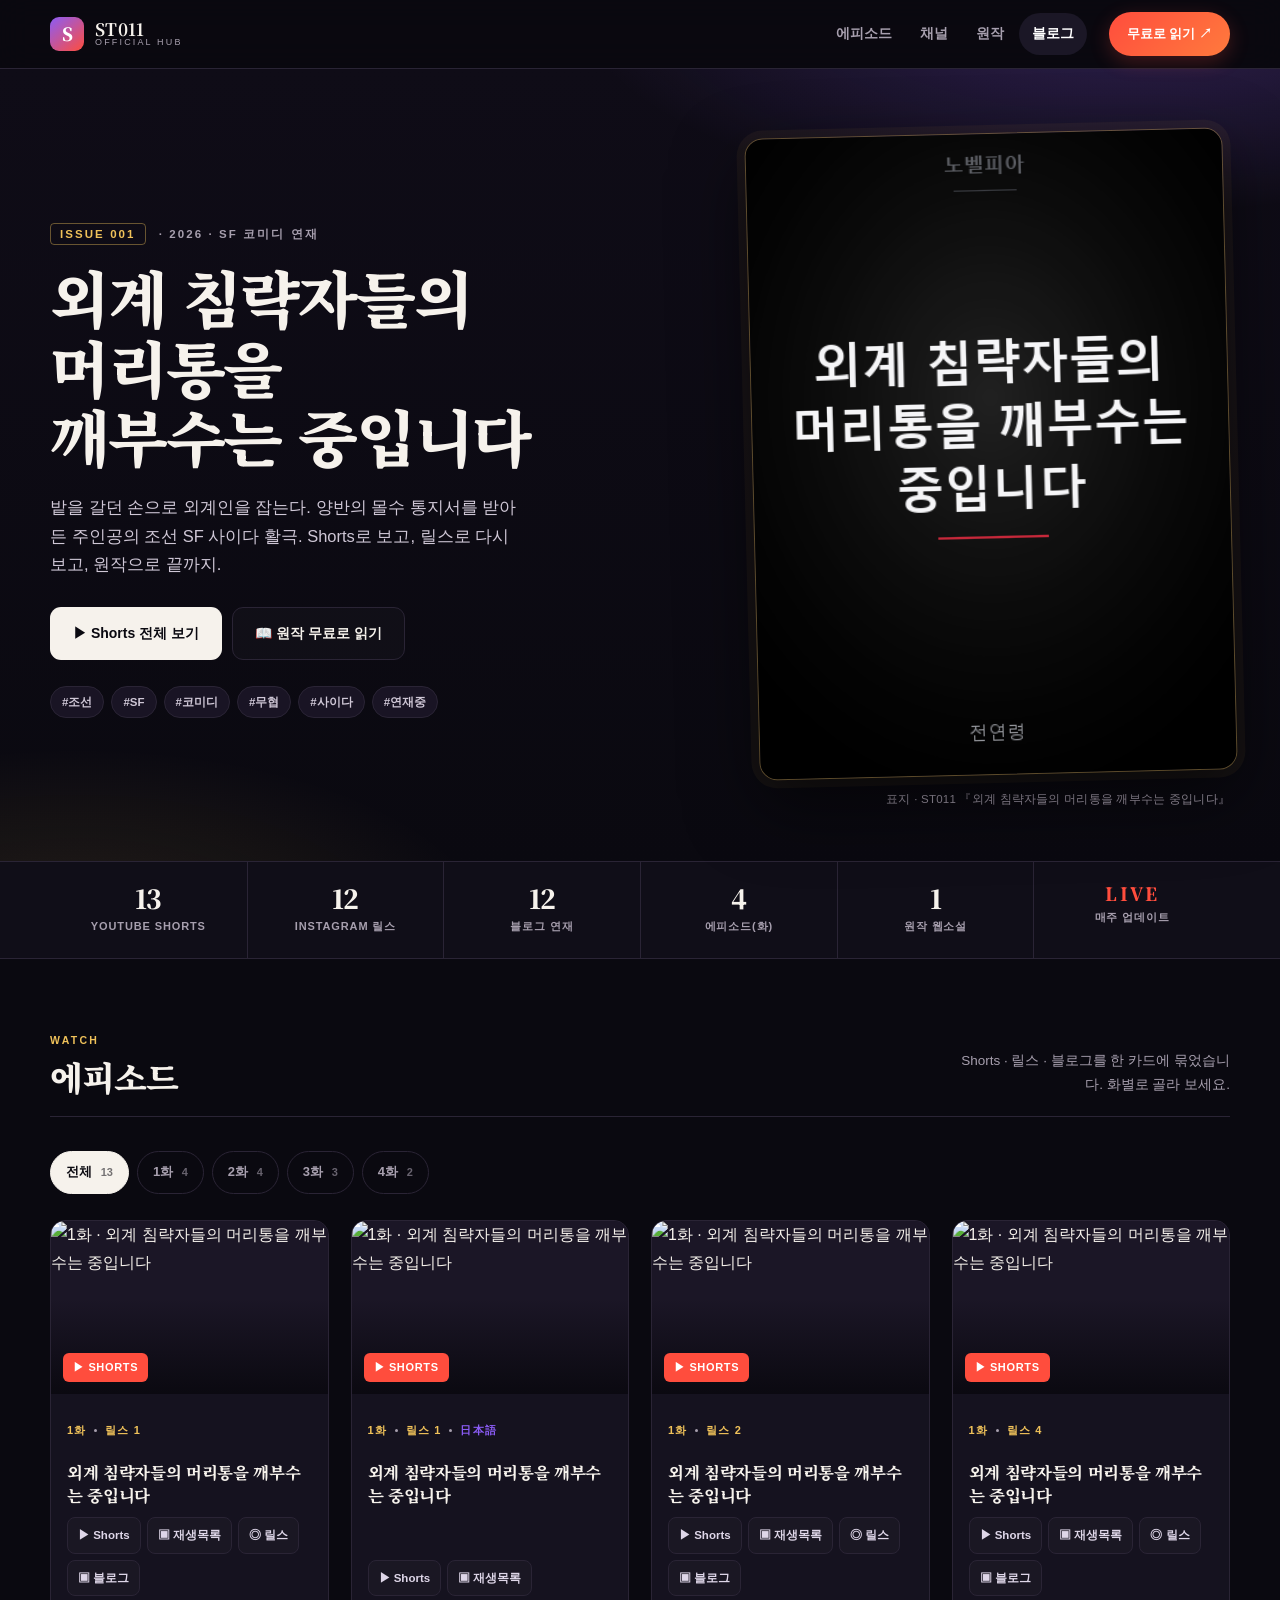
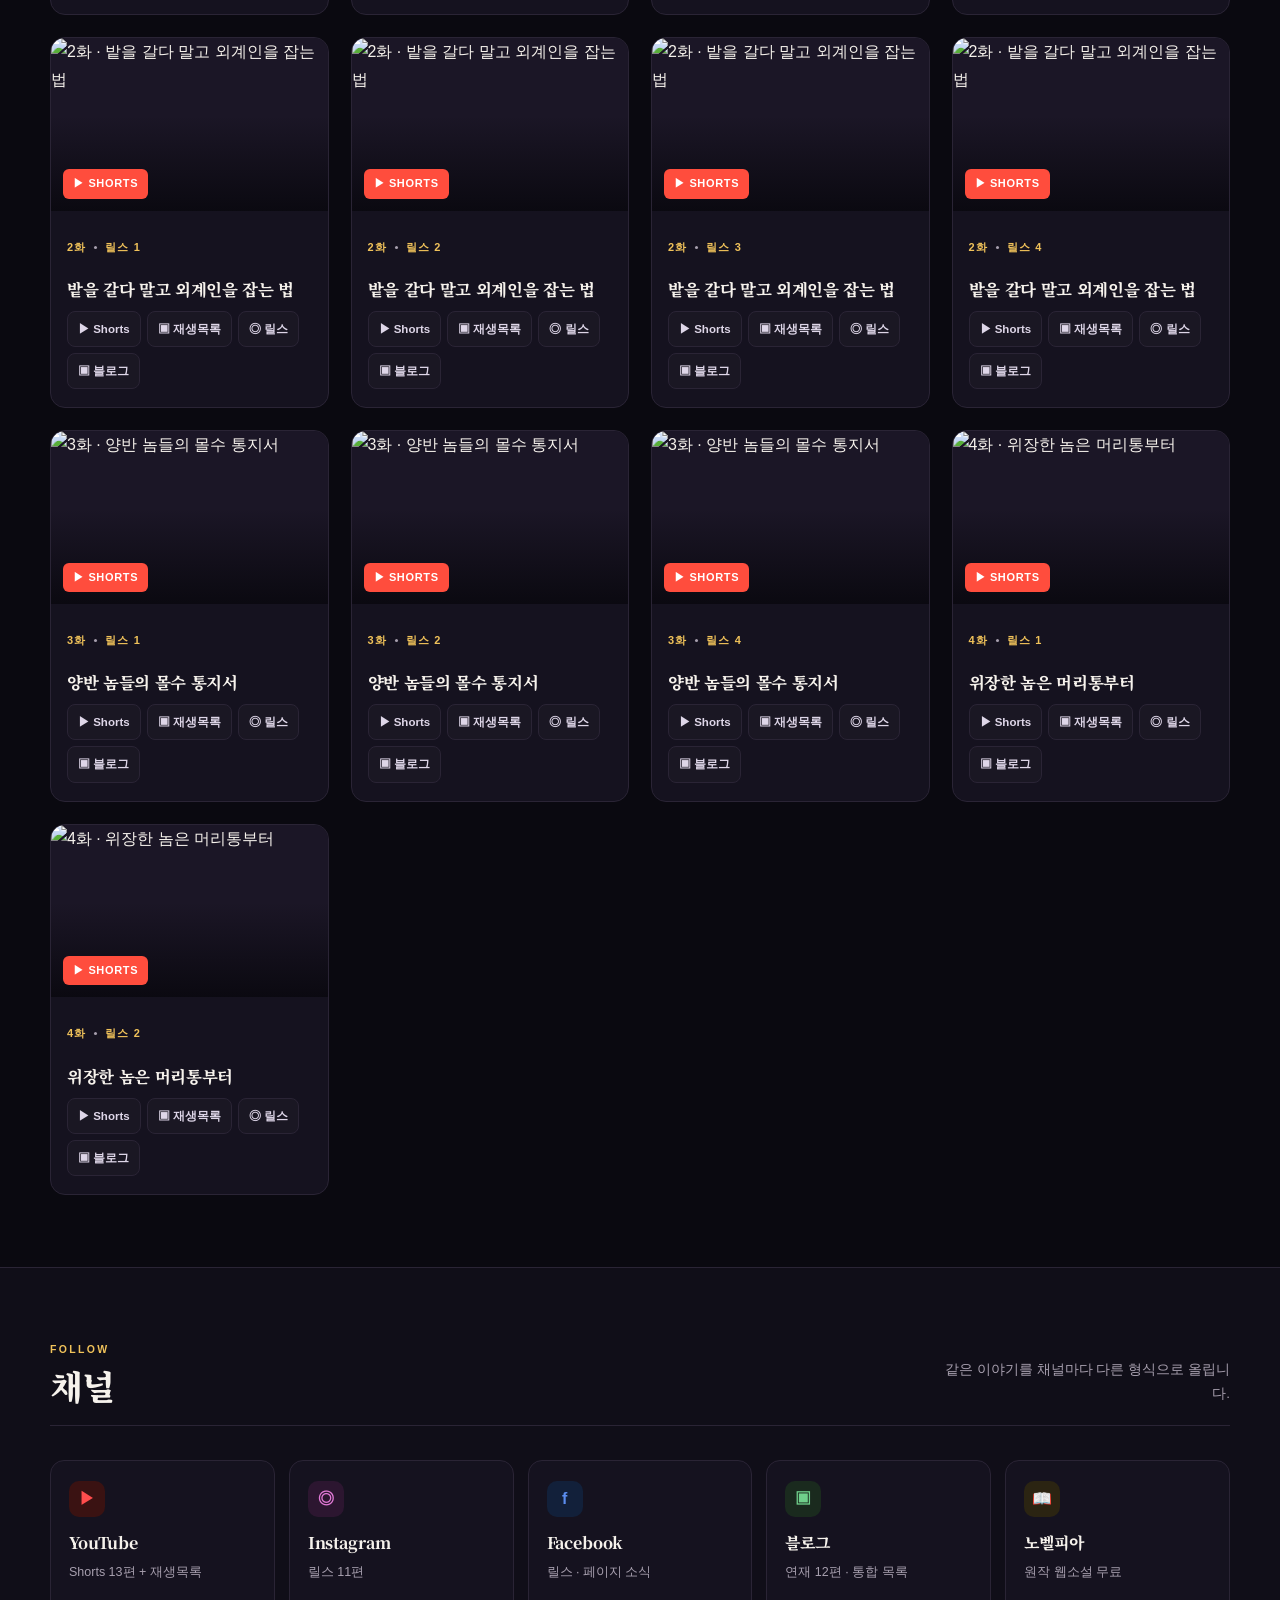
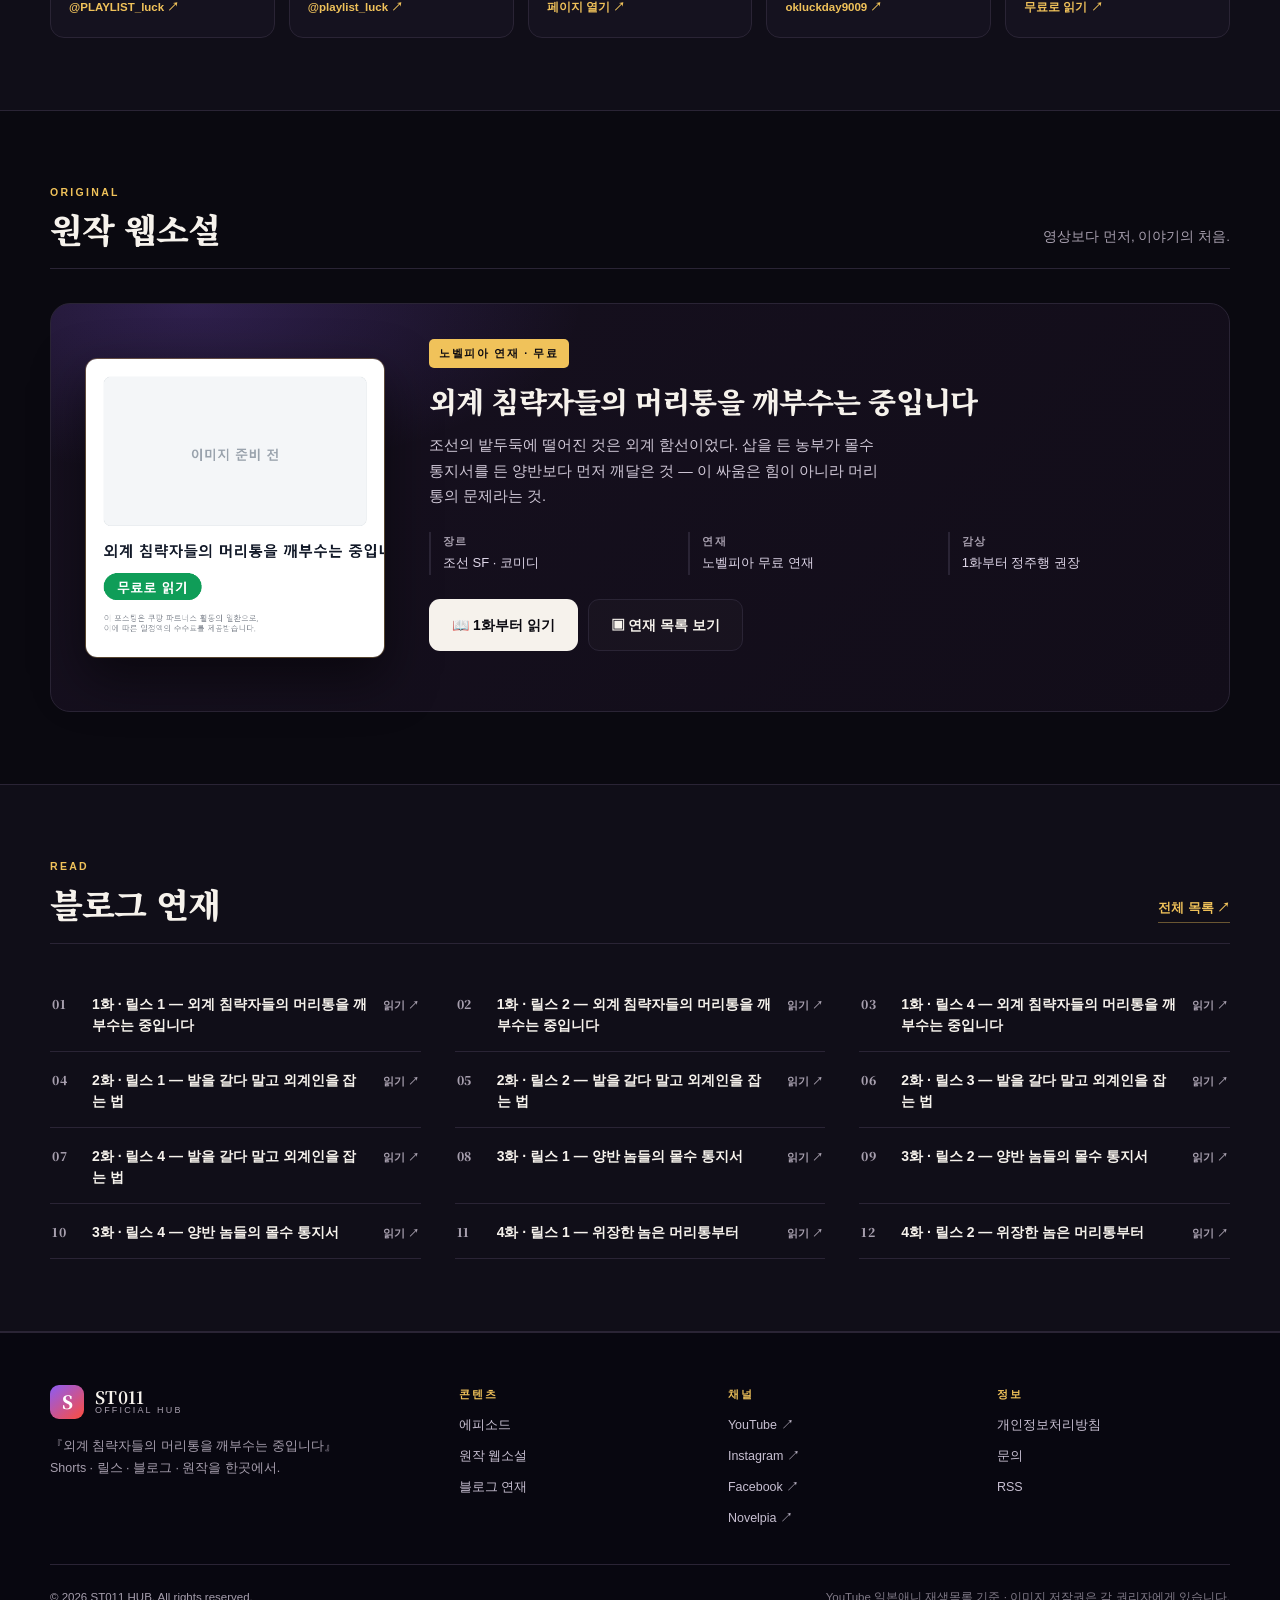
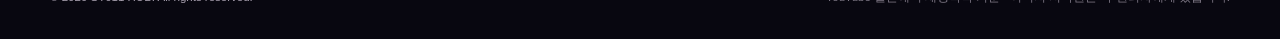
==== commit e8156c63: "fix counts (instagram 12, blog 12)" ====
--- a/index.html
+++ b/index.html
@@ -4,7 +4,7 @@
 <meta charset="utf-8">
 <meta name="viewport" content="width=device-width,initial-scale=1">
 <title>ST011 · 외계 침략자들의 머리통을 깨부수는 중입니다 — 공식 허브</title>
-<meta name="description" content="ST011 공식 허브. YouTube Shorts 13편, Instagram 릴스 11편, 블로그 연재, 원작 웹소설까지 한 페이지에서. 원작은 노벨피아에서 무료로.">
+<meta name="description" content="ST011 공식 허브. YouTube Shorts 13편, Instagram 릴스 12편, 블로그 연재, 원작 웹소설까지 한 페이지에서. 원작은 노벨피아에서 무료로.">
 <meta name="robots" content="max-image-preview:large">
 <meta property="og:title" content="ST011 · 외계 침략자들의 머리통을 깨부수는 중입니다">
 <meta property="og:description" content="Shorts · 릴스 · 블로그 · 원작 웹소설을 한 곳에서. 원작은 노벨피아에서 무료로.">
@@ -135,7 +135,7 @@
         <a class="ch" href="https://okluckday9009.blogspot.com/p/st011.html" target="_blank" rel="noopener">
           <span class="ch-ico bl" aria-hidden="true">▣</span>
           <b>블로그</b>
-          <p>연재 11편 · 통합 목록</p>
+          <p>연재 12편 · 통합 목록</p>
           <span class="ch-go">okluckday9009 ↗</span>
         </a>
         <a class="ch" href="https://novelpia.com/novel/458237" target="_blank" rel="noopener">
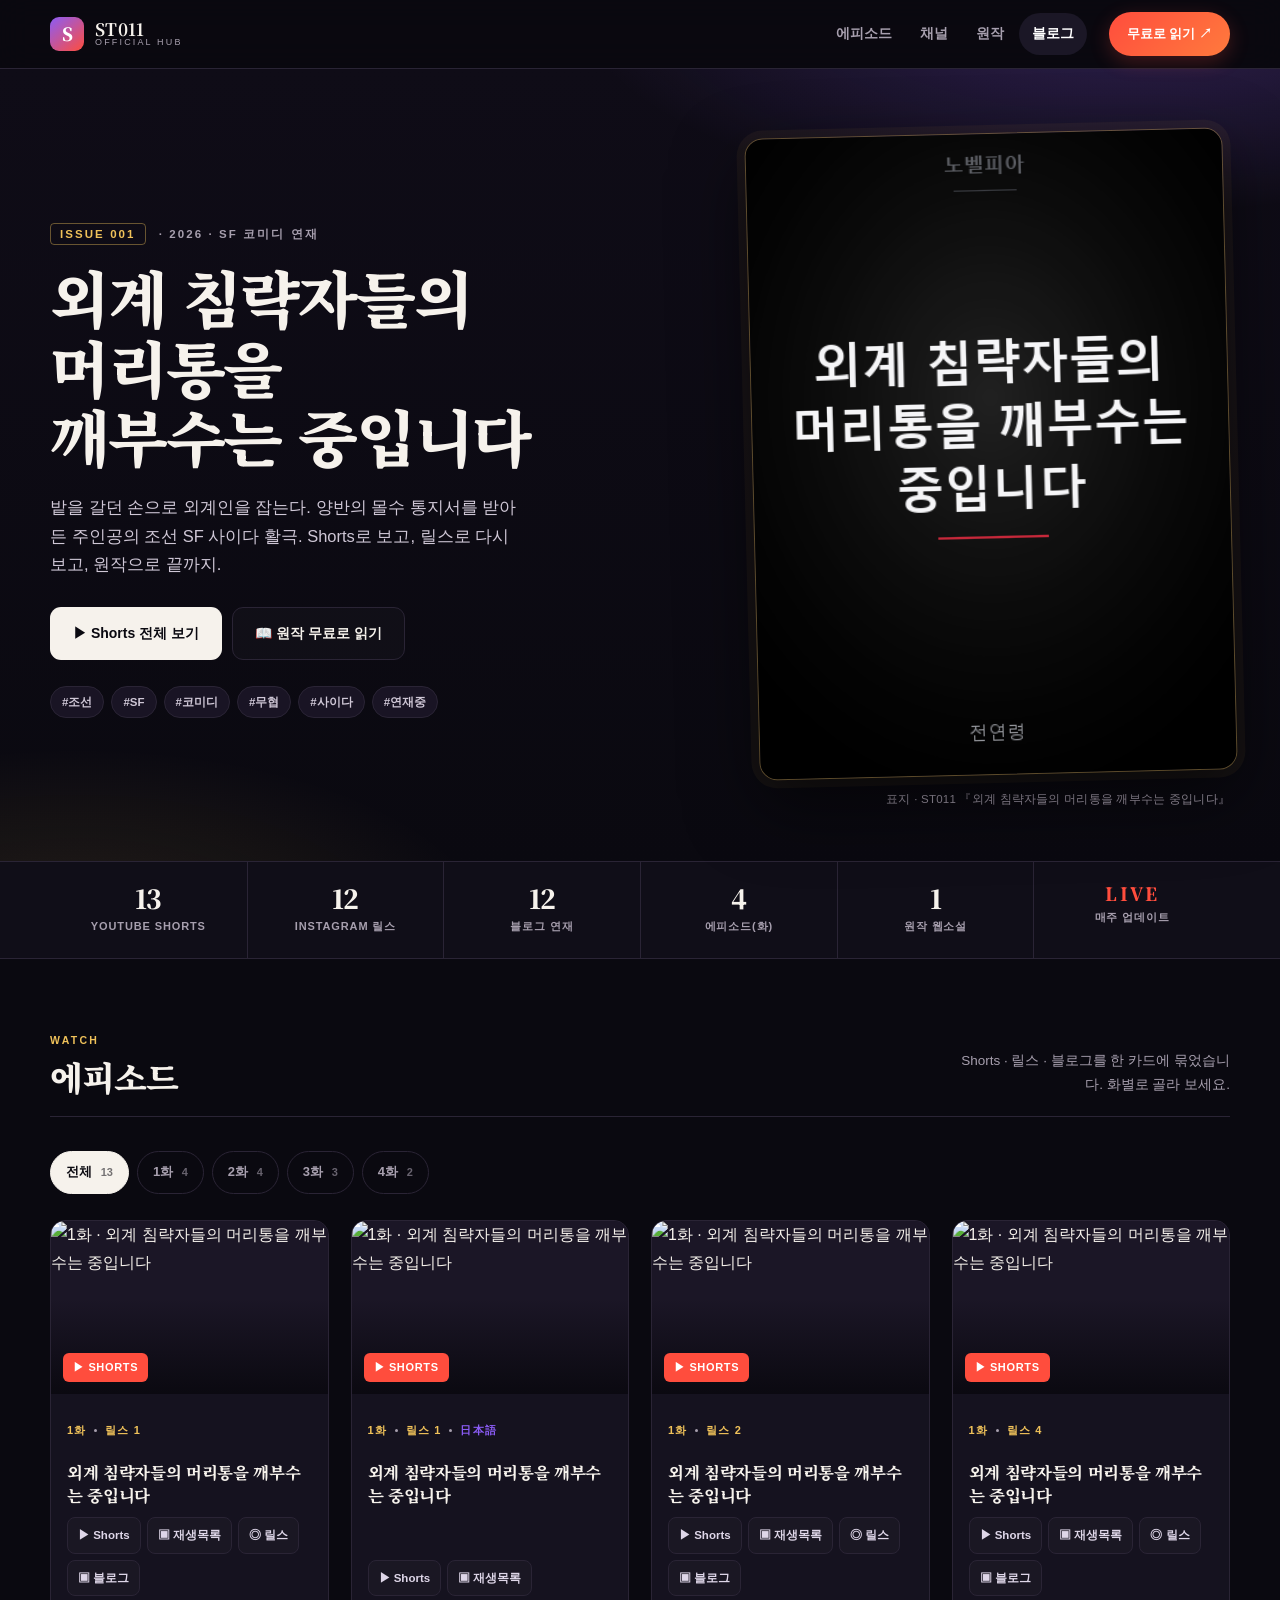
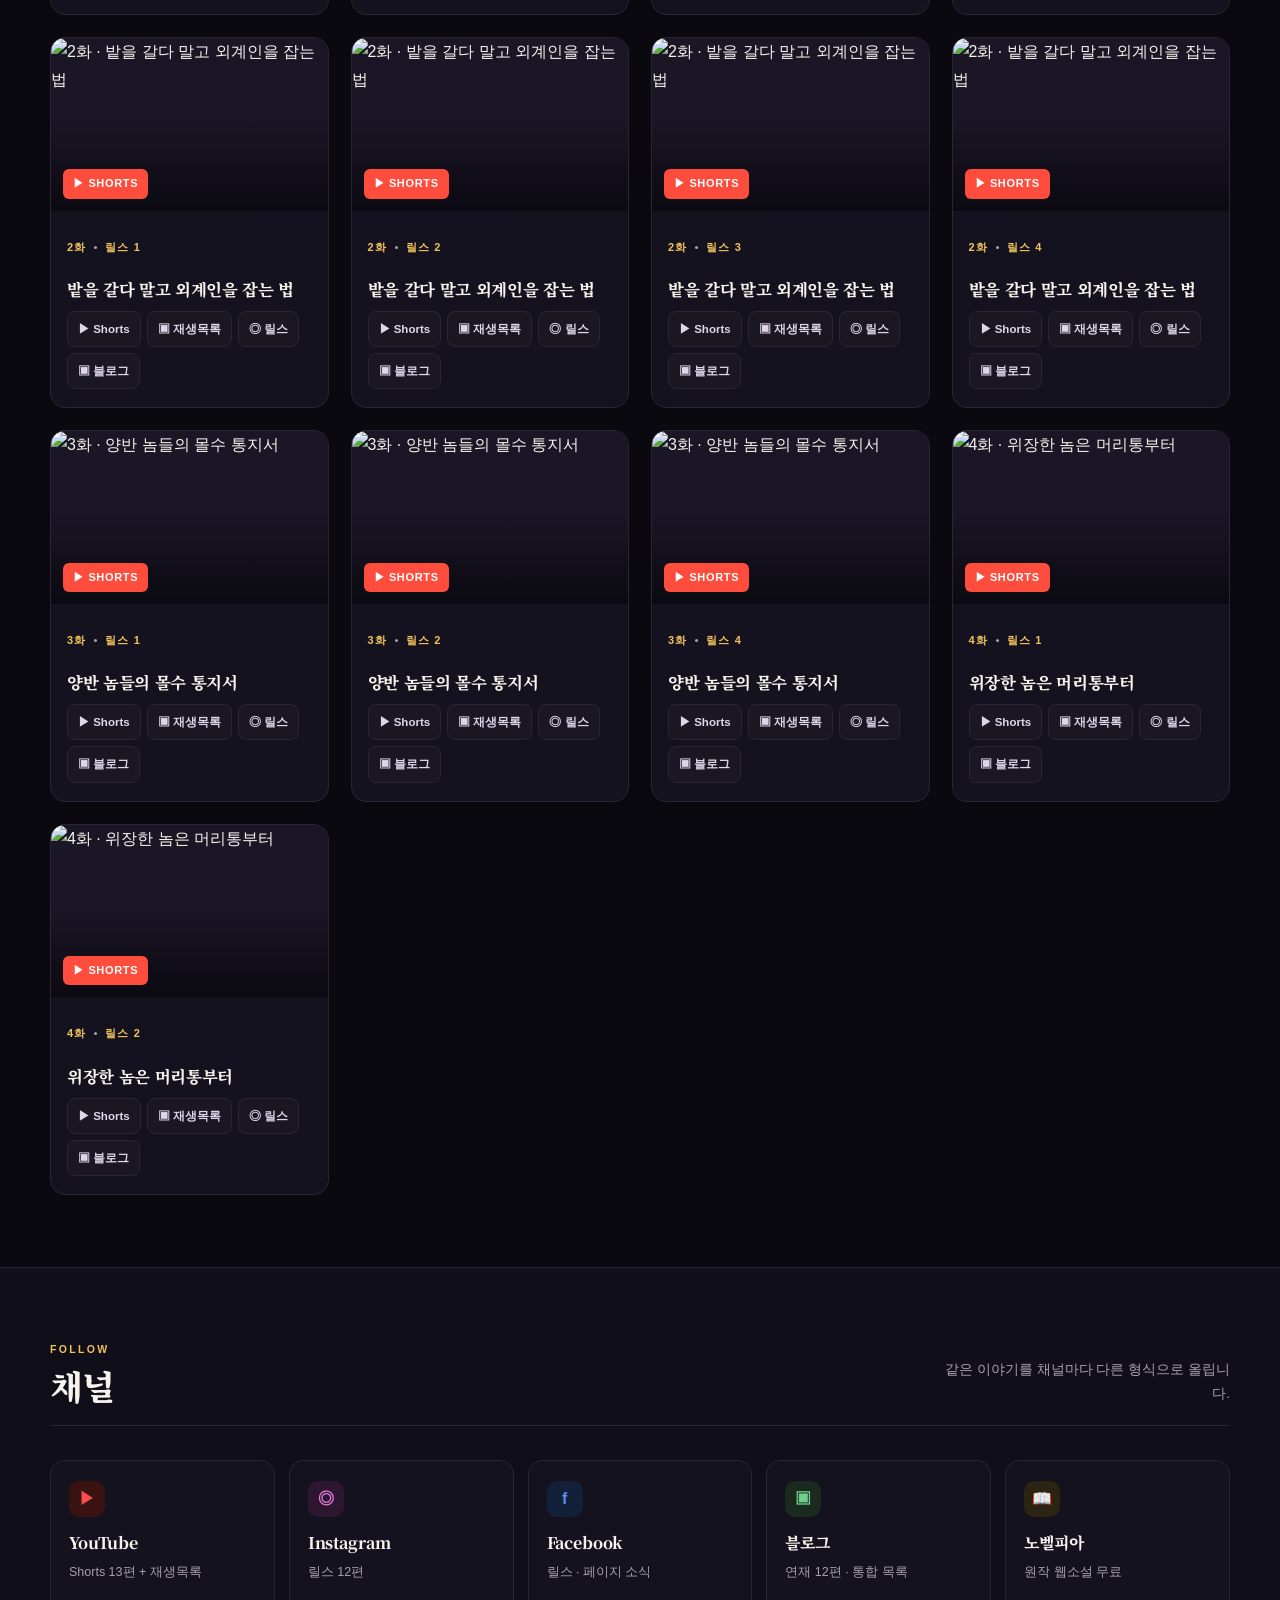
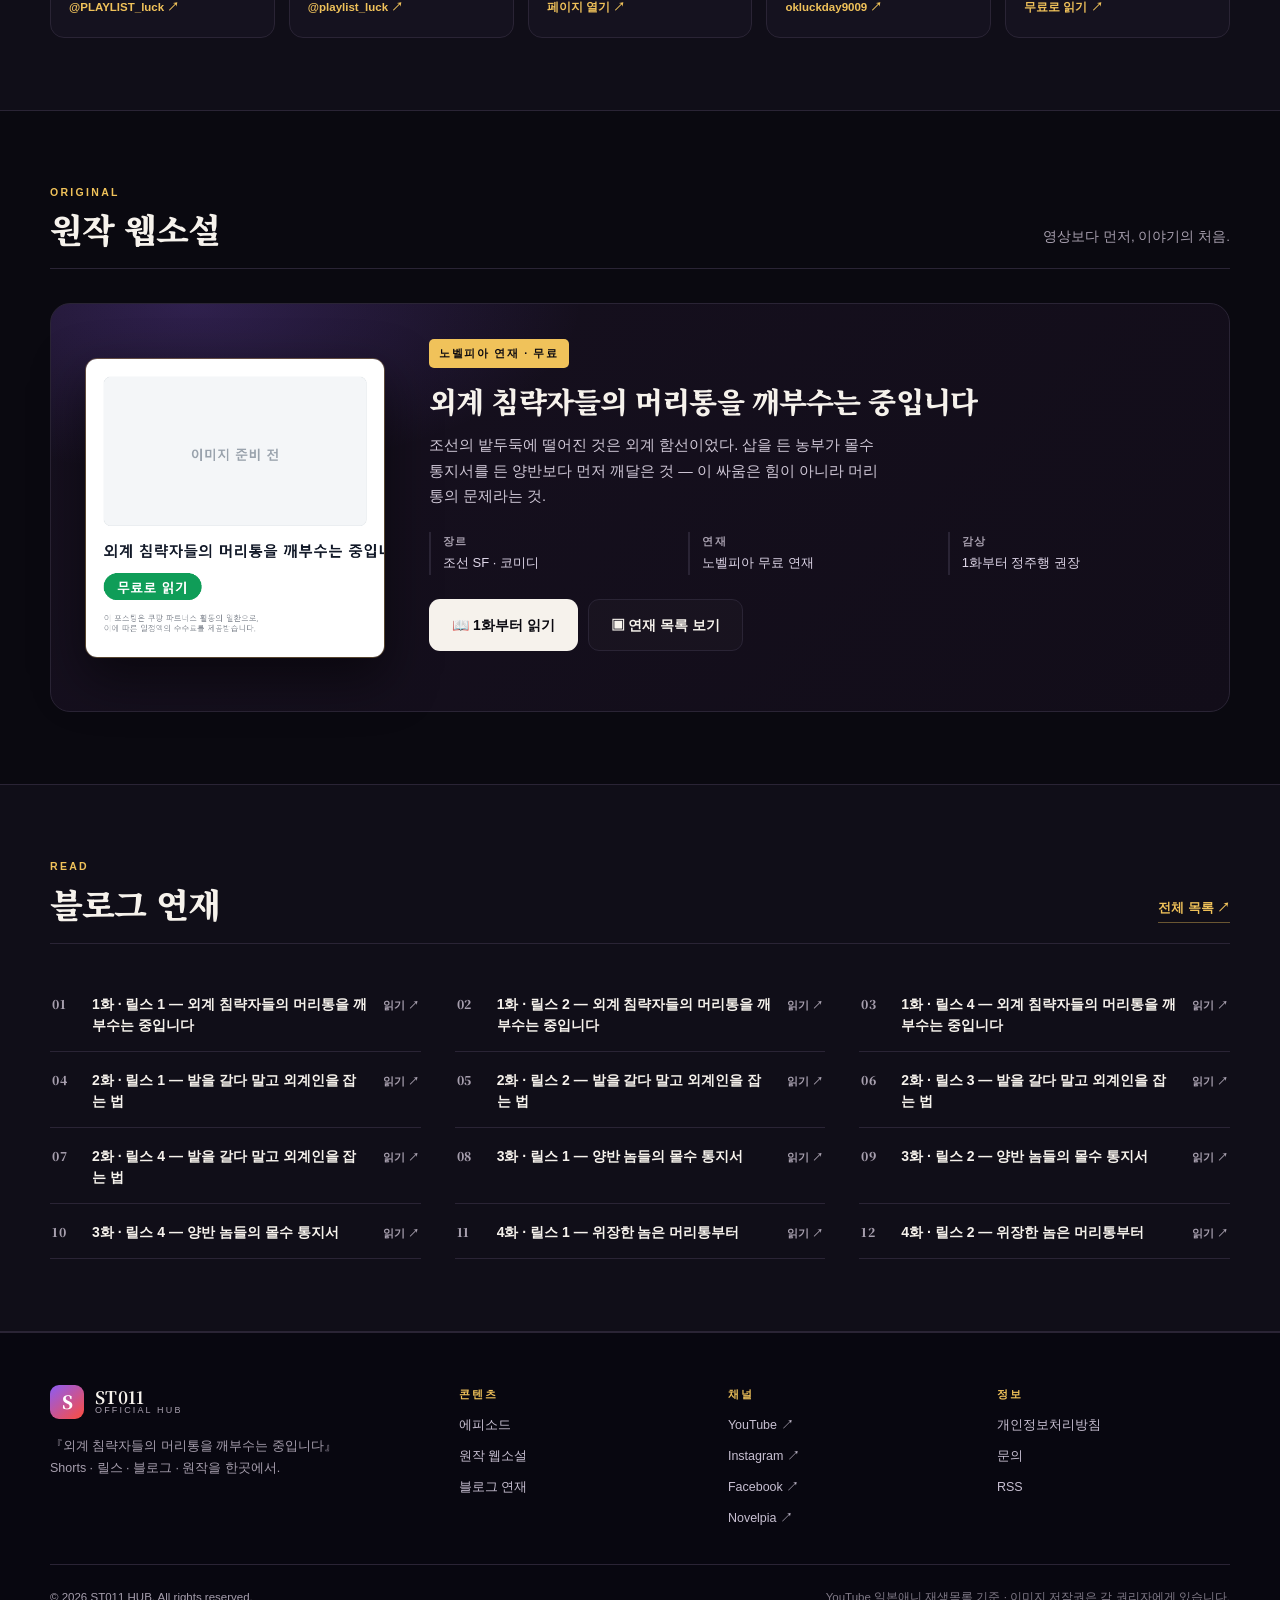
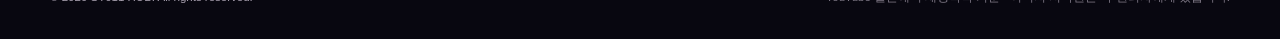
==== commit 5b2c5679: "fix: instagram reel count 12" ====
--- a/index.html
+++ b/index.html
@@ -123,7 +123,7 @@
         <a class="ch" href="https://www.instagram.com/playlist_luck/" target="_blank" rel="noopener">
           <span class="ch-ico ig" aria-hidden="true">◎</span>
           <b>Instagram</b>
-          <p>릴스 11편</p>
+          <p>릴스 12편</p>
           <span class="ch-go">@playlist_luck ↗</span>
         </a>
         <a class="ch" href="https://www.facebook.com/" target="_blank" rel="noopener">
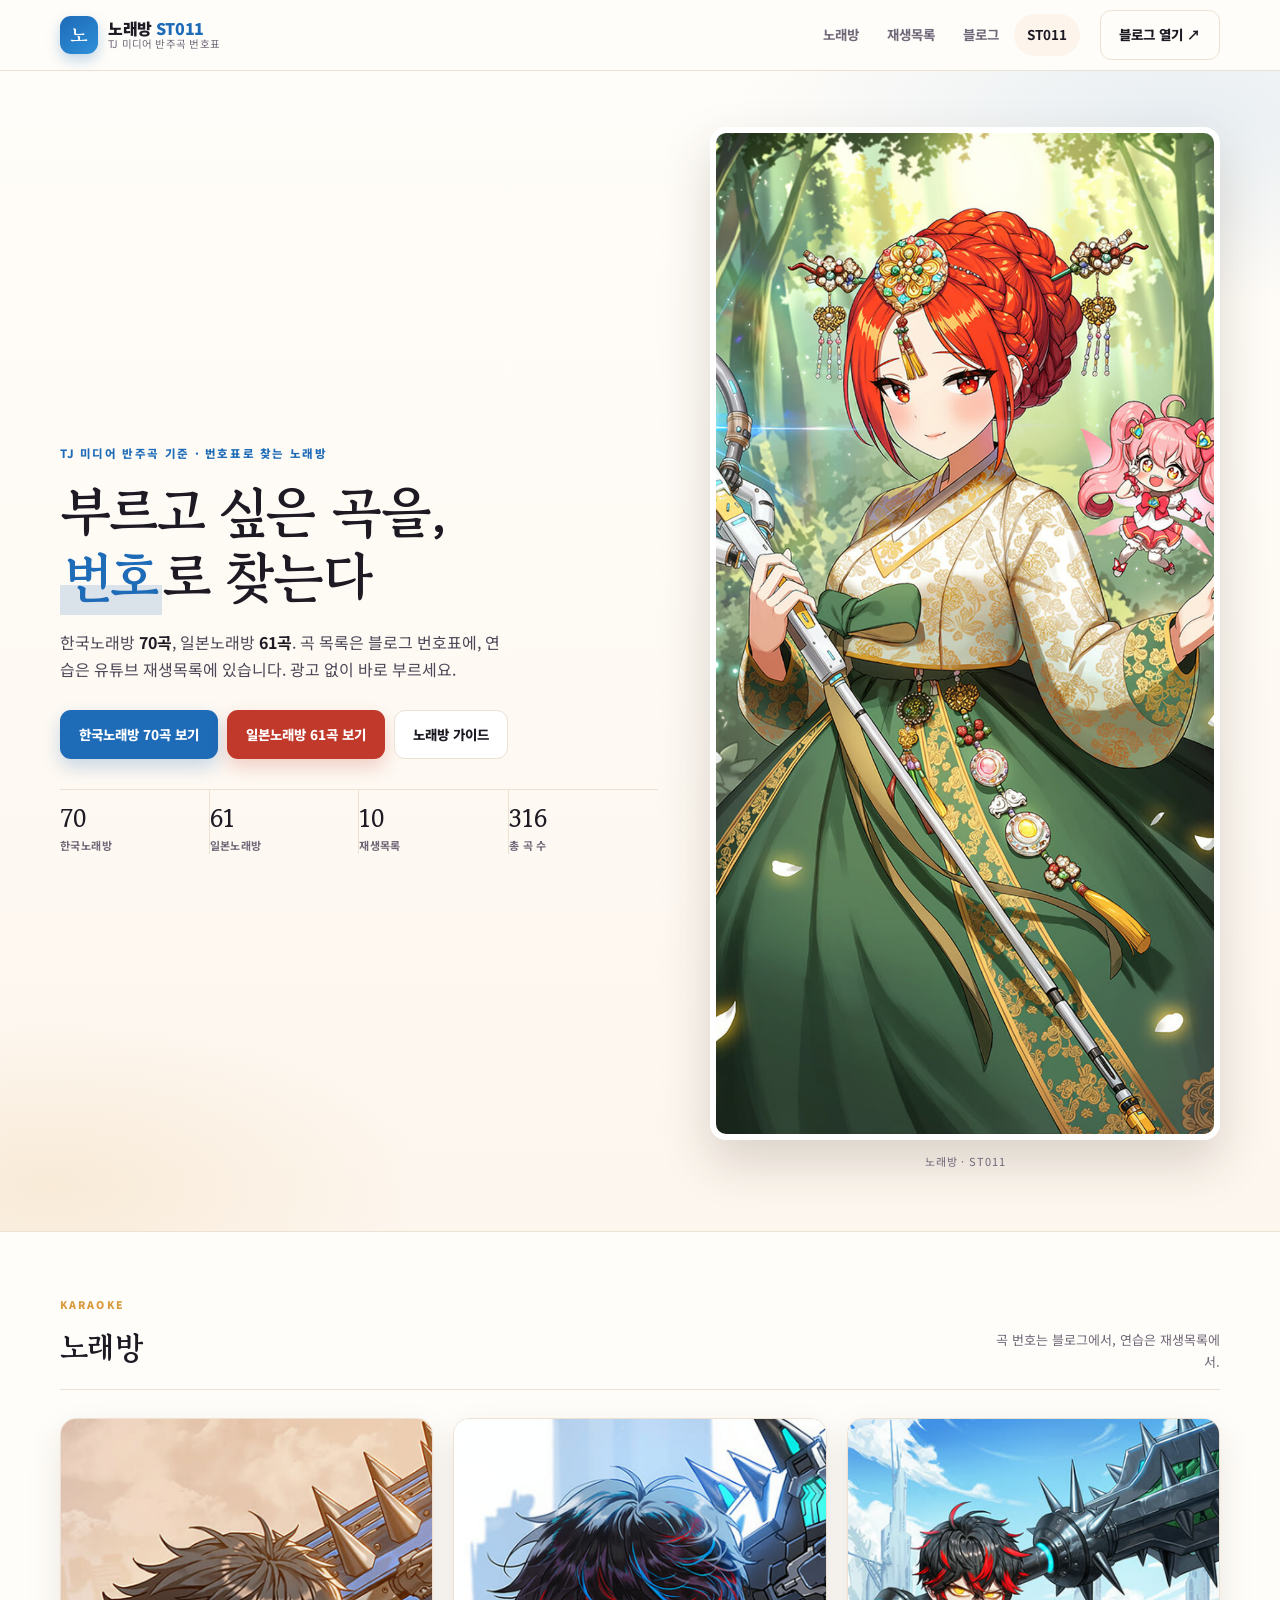
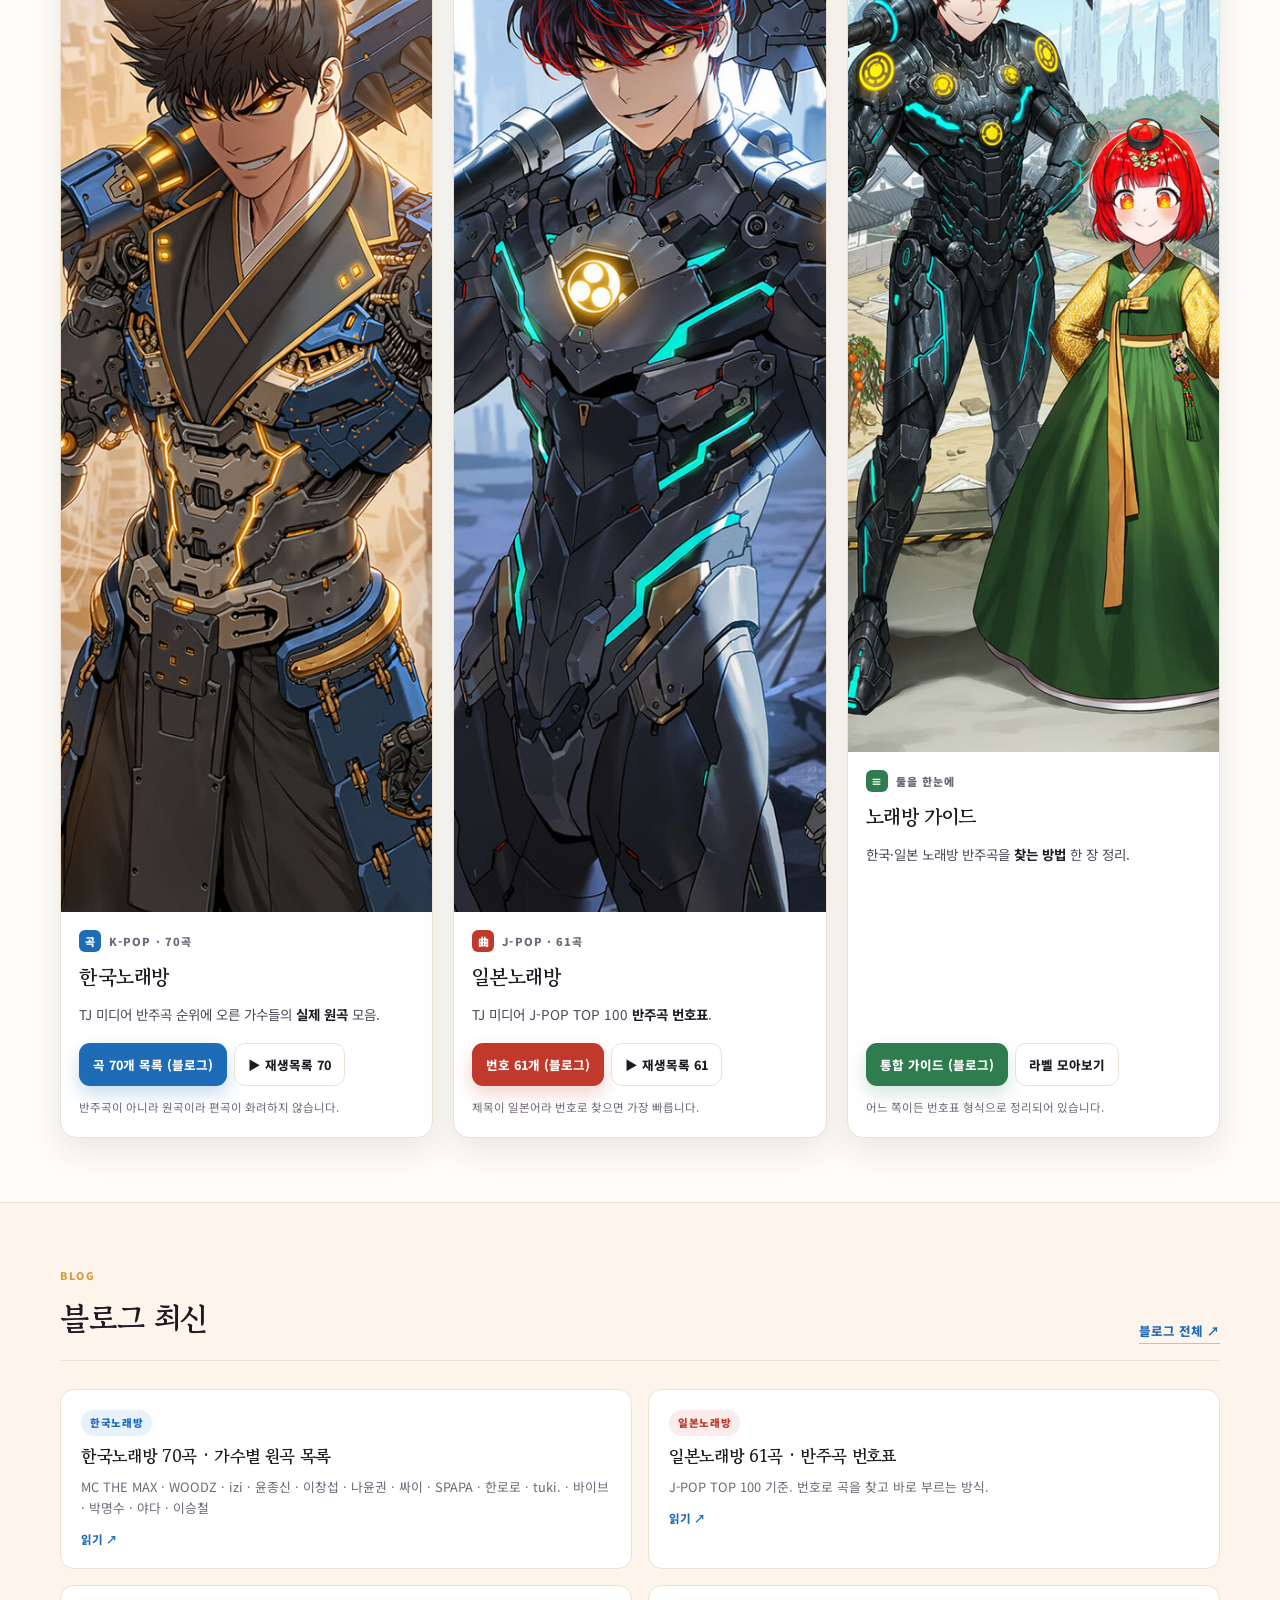
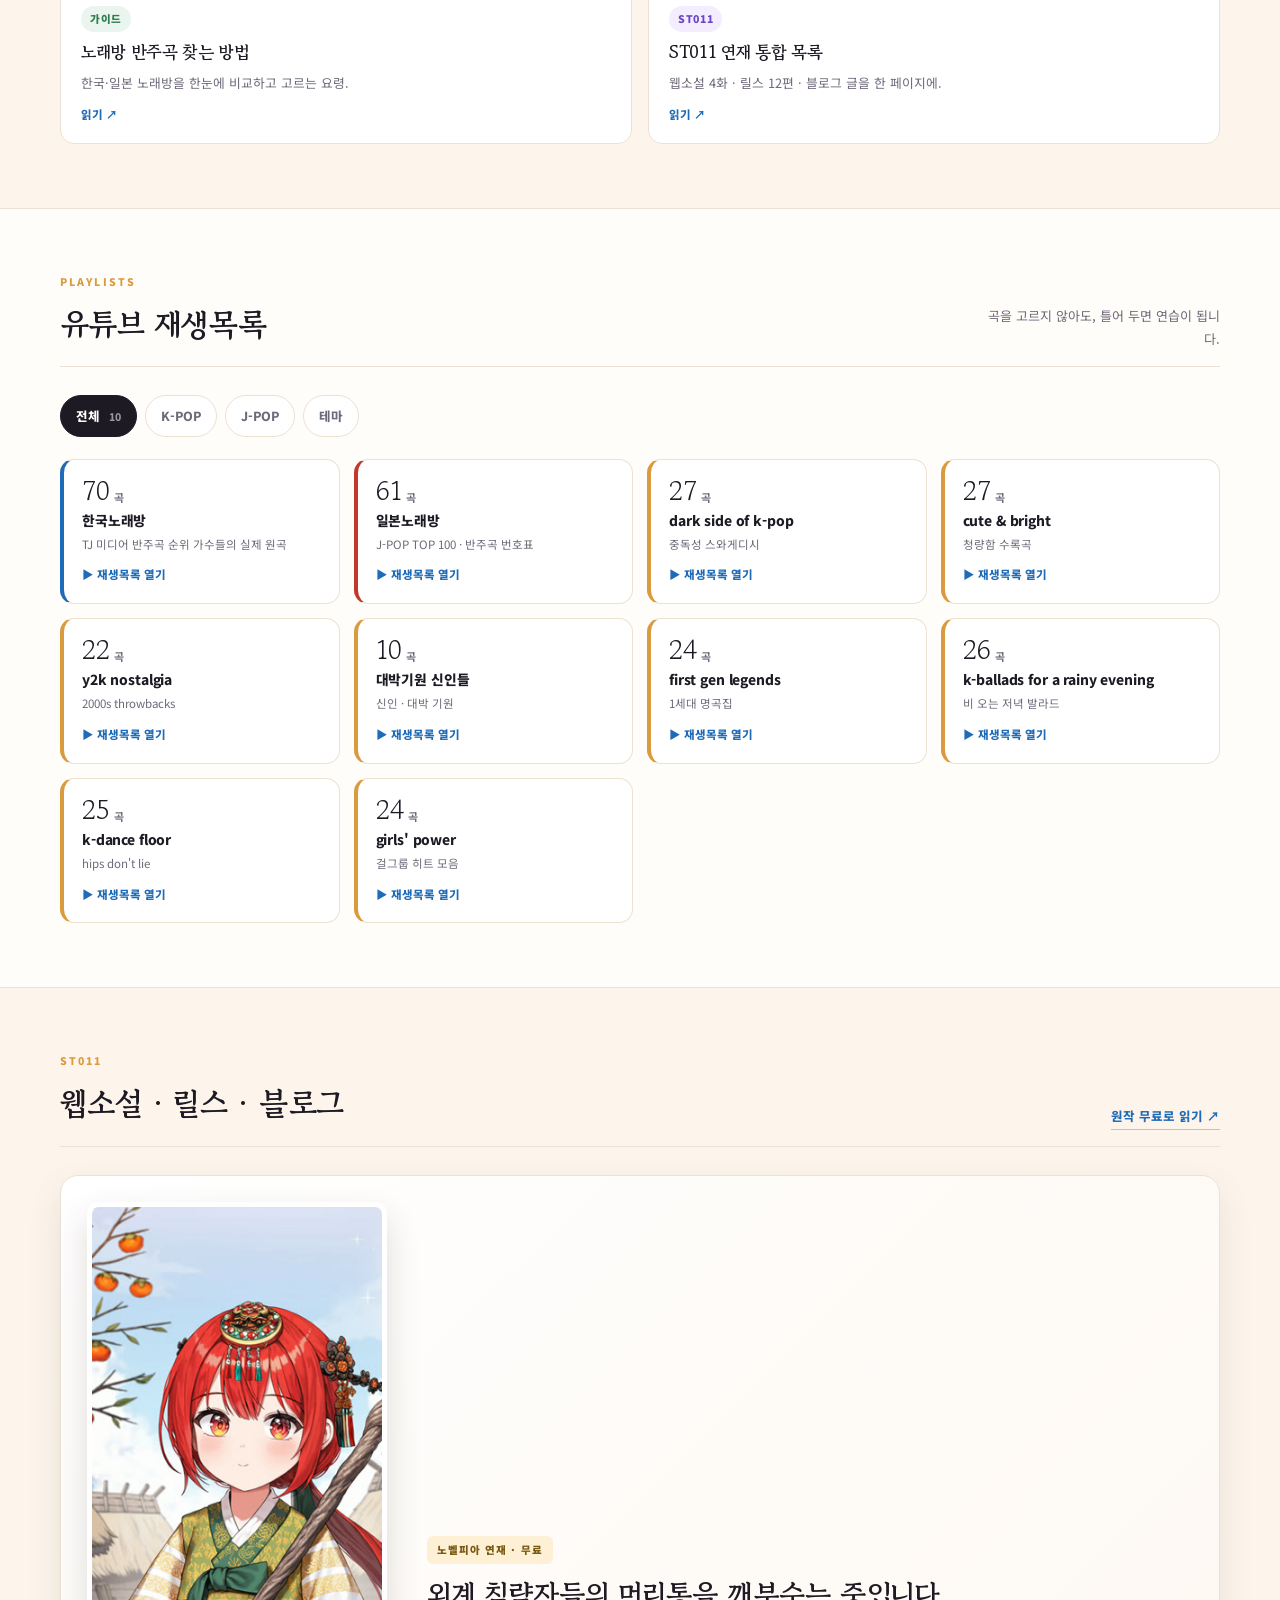
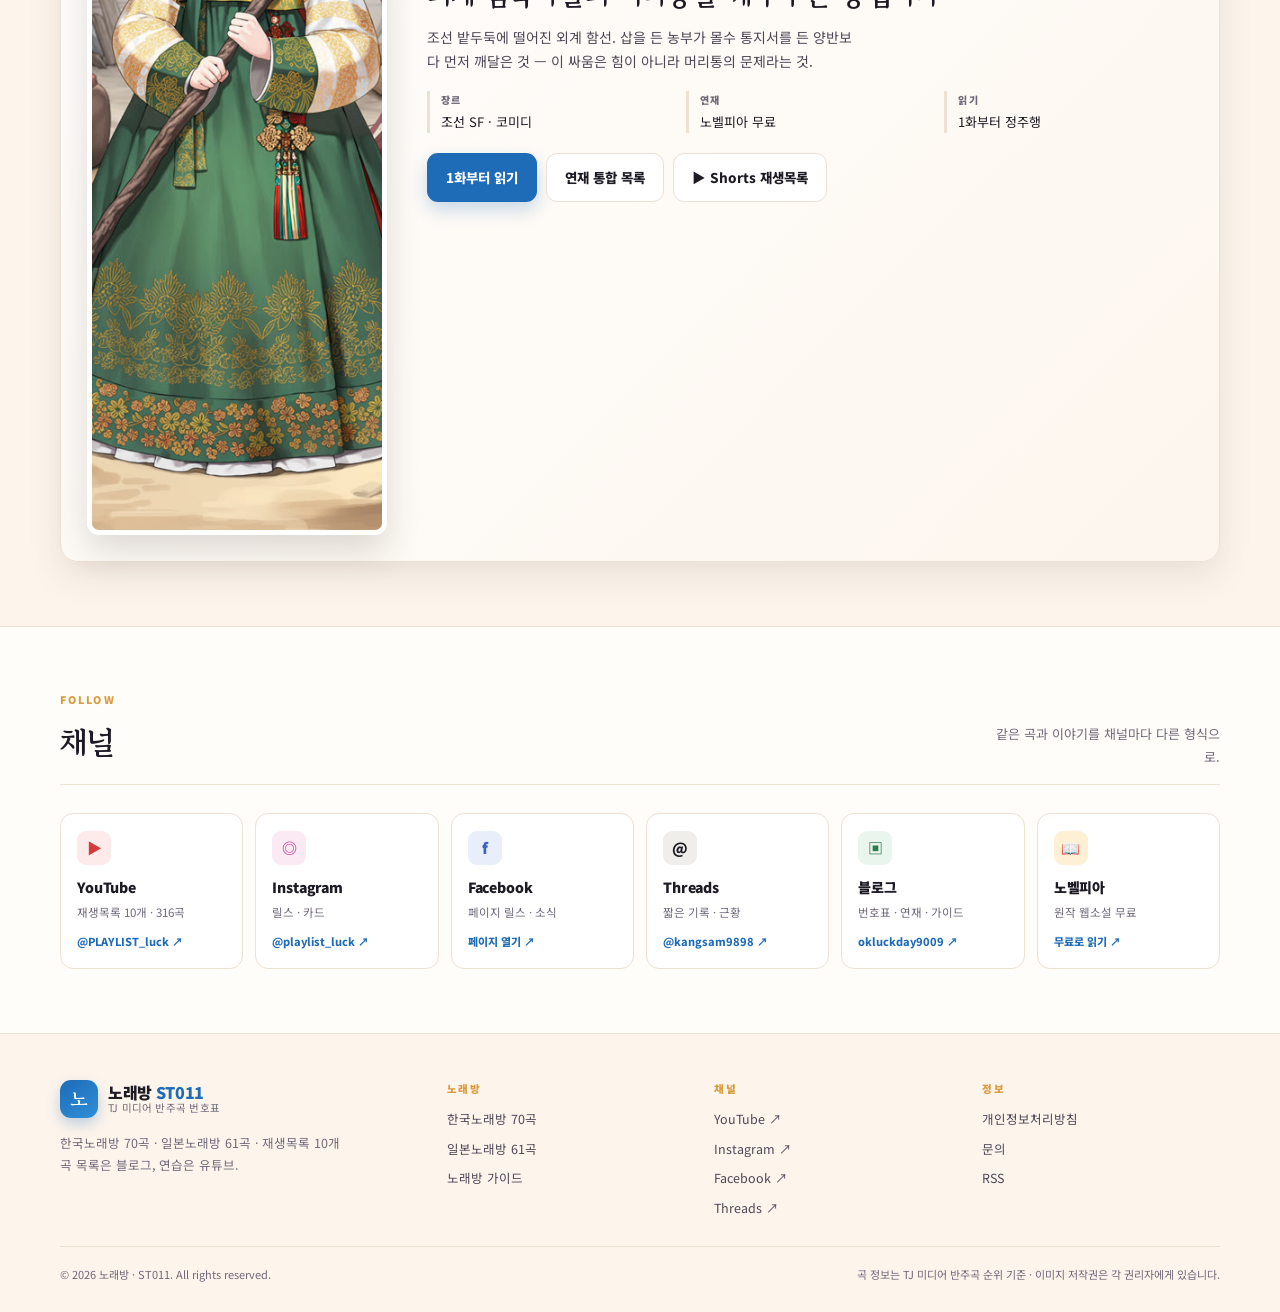
==== commit 7676dd40: "Redesign: bright paper theme, karaoke-first, blog-led, playlist grid (10), channel hub (IG/FB/Thread" ====
--- a/index.html
+++ b/index.html
@@ -3,40 +3,41 @@
 <head>
 <meta charset="utf-8">
 <meta name="viewport" content="width=device-width,initial-scale=1">
-<title>ST011 · 외계 침략자들의 머리통을 깨부수는 중입니다 — 공식 허브</title>
-<meta name="description" content="ST011 공식 허브. YouTube Shorts 13편, Instagram 릴스 12편, 블로그 연재, 원작 웹소설까지 한 페이지에서. 원작은 노벨피아에서 무료로.">
+<title>노래방 · ST011 — 한국노래방 70곡 · 일본노래방 61곡 번호표</title>
+<meta name="description" content="TJ 미디어 반주곡 기준 한국노래방 70곡, 일본노래방 61곡. 블로그 번호표와 유튜브 재생목록으로 바로 부르세요. ST011 웹소설·릴스도 함께.">
 <meta name="robots" content="max-image-preview:large">
-<meta property="og:title" content="ST011 · 외계 침략자들의 머리통을 깨부수는 중입니다">
-<meta property="og:description" content="Shorts · 릴스 · 블로그 · 원작 웹소설을 한 곳에서. 원작은 노벨피아에서 무료로.">
-<meta property="og:image" content="https://nicewjs0526-sudo.github.io/st011-homepage/assets/cover.jpg">
+<meta property="og:title" content="노래방 · ST011 — 부르고 싶은 곡을 번호로 찾는다">
+<meta property="og:description" content="한국노래방 70곡 · 일본노래방 61곡 · 재생목록 10개. 블로그 번호표에서 곡을 고르고 재생목록으로 연습하세요.">
+<meta property="og:image" content="https://nicewjs0526-sudo.github.io/st011-homepage/assets/img/hero.jpg">
 <meta property="og:type" content="website">
 <meta property="og:url" content="https://nicewjs0526-sudo.github.io/st011-homepage/">
 <meta name="twitter:card" content="summary_large_image">
-<link rel="alternate" type="application/atom+xml" title="ST011 블로그" href="https://okluckday9009.blogspot.com/feeds/posts/default">
+<link rel="alternate" type="application/atom+xml" title="노래방 블로그" href="https://okluckday9009.blogspot.com/feeds/posts/default">
 <link rel="preconnect" href="https://fonts.googleapis.com">
 <link rel="preconnect" href="https://fonts.gstatic.com" crossorigin>
-<link rel="stylesheet" href="https://fonts.googleapis.com/css2?family=Noto+Serif+KR:wght@600;800;900&display=swap">
+<link rel="stylesheet" href="https://fonts.googleapis.com/css2?family=Gowun+Batang:wght@700&family=Noto+Sans+KR:wght@400;500;700;900&display=swap">
 <link rel="stylesheet" href="css/style.css">
 </head>
 <body>
 
 <a class="skip" href="#main">본문으로 건너뛰기</a>
 
-<header class="masthead">
-  <div class="wrap masthead-in">
-    <a class="logo" href="#top" aria-label="ST011 홈">
-      <span class="logo-mark">S</span>
-      <span class="logo-text"><b>ST011</b><i>OFFICIAL HUB</i></span>
+<header class="top">
+  <div class="wrap top-in">
+    <a class="brand" href="#top">
+      <span class="brand-mark">노</span>
+      <span class="brand-txt">
+        <b>노래방 <em>ST011</em></b>
+        <i>TJ 미디어 반주곡 번호표</i>
+      </span>
     </a>
-
-    <nav class="gnav" aria-label="주요 메뉴">
-      <a href="#episodes">에피소드</a>
-      <a href="#channels">채널</a>
-      <a href="#novel">원작</a>
+    <nav class="nav" aria-label="주요 메뉴">
+      <a href="#karaoke">노래방</a>
+      <a href="#playlists">재생목록</a>
       <a href="#blog">블로그</a>
+      <a href="#st011">ST011</a>
     </nav>
-
-    <a class="cta" href="https://novelpia.com/novel/458237" target="_blank" rel="noopener">무료로 읽기 <span aria-hidden="true">↗</span></a>
+    <a class="btn btn-line" href="https://okluckday9009.blogspot.com/" target="_blank" rel="noopener">블로그 열기 ↗</a>
   </div>
 </header>
 
@@ -45,197 +46,256 @@
   <section class="hero" id="top">
     <div class="wrap hero-grid">
       <div class="hero-copy">
-        <p class="kicker"><span>ISSUE 001</span> · 2026 · SF 코미디 연재</p>
-        <h1 class="hero-title">외계 침략자들의<br>머리통을<br>깨부수는 중입니다</h1>
-        <p class="deck">
-          밭을 갈던 손으로 외계인을 잡는다. 양반의 몰수 통지서를 받아 든 주인공의
-          조선 SF 사이다 활극. Shorts로 보고, 릴스로 다시 보고, 원작으로 끝까지.
+        <p class="kicker">TJ 미디어 반주곡 기준 · 번호표로 찾는 노래방</p>
+        <h1>부르고 싶은 곡을,<br><span>번호</span>로 찾는다</h1>
+        <p class="lead">
+          한국노래방 <b>70곡</b>, 일본노래방 <b>61곡</b>. 곡 목록은 블로그 번호표에,
+          연습은 유튜브 재생목록에 있습니다. 광고 없이 바로 부르세요.
         </p>
-        <div class="hero-actions">
-          <a class="btn solid" href="https://www.youtube.com/playlist?list=PLRJI6sIC6s7Q" target="_blank" rel="noopener">▶ Shorts 전체 보기</a>
-          <a class="btn ghost" href="https://novelpia.com/novel/458237" target="_blank" rel="noopener">📖 원작 무료로 읽기</a>
-        </div>
-        <ul class="chips" aria-label="작품 키워드">
-          <li>#조선</li><li>#SF</li><li>#코미디</li><li>#무협</li><li>#사이다</li><li>#연재중</li>
+        <div class="hero-btns">
+          <a class="btn btn-kr" href="https://okluckday9009.blogspot.com/2026/10/blog-post_02.html" target="_blank" rel="noopener">한국노래방 70곡 보기</a>
+          <a class="btn btn-jp" href="https://okluckday9009.blogspot.com/2026/10/blog-post_137.html" target="_blank" rel="noopener">일본노래방 61곡 보기</a>
+          <a class="btn btn-plain" href="https://okluckday9009.blogspot.com/2026/10/blog-post.html" target="_blank" rel="noopener">노래방 가이드</a>
+        </div>
+        <ul class="hero-facts">
+          <li><b>70</b><span>한국노래방</span></li>
+          <li><b>61</b><span>일본노래방</span></li>
+          <li><b>10</b><span>재생목록</span></li>
+          <li><b>316</b><span>총 곡 수</span></li>
         </ul>
       </div>
 
       <figure class="hero-art">
-        <div class="hero-frame">
-          <img src="assets/cover.jpg" alt="외계 침략자들의 머리통을 깨부수는 중입니다 표지" width="640" height="640">
-        </div>
-        <figcaption>표지 · ST011 『외계 침략자들의 머리통을 깨부수는 중입니다』</figcaption>
+        <img src="assets/img/hero.jpg" alt="노래방 ST011 대표 이미지" width="760" height="1013">
+        <figcaption>노래방 · ST011</figcaption>
       </figure>
     </div>
   </section>
 
-  <section class="ticker" aria-label="콘텐츠 현황">
-    <div class="wrap ticker-in">
-      <div class="tick"><b id="cntYt">13</b><span>YouTube Shorts</span></div>
-      <div class="tick"><b id="cntIg">12</b><span>Instagram 릴스</span></div>
-      <div class="tick"><b id="cntBl">12</b><span>블로그 연재</span></div>
-      <div class="tick"><b>4</b><span>에피소드(화)</span></div>
-      <div class="tick"><b>1</b><span>원작 웹소설</span></div>
-      <div class="tick live"><b>LIVE</b><span>매주 업데이트</span></div>
-    </div>
-  </section>
-
-  <section class="section" id="episodes">
-    <div class="wrap">
-      <header class="sec-head">
-        <div>
-          <p class="sec-kicker">WATCH</p>
-          <h2 class="sec-title">에피소드</h2>
-        </div>
-        <p class="sec-desc">Shorts · 릴스 · 블로그를 한 카드에 묶었습니다. 화별로 골라 보세요.</p>
-      </header>
-
-      <div class="filters" role="group" aria-label="화별 필터">
-        <button class="filter is-on" data-ep="all">전체 <em id="fAll">13</em></button>
-        <button class="filter" data-ep="1">1화 <em>4</em></button>
-        <button class="filter" data-ep="2">2화 <em>4</em></button>
-        <button class="filter" data-ep="3">3화 <em>3</em></button>
-        <button class="filter" data-ep="4">4화 <em>2</em></button>
-      </div>
-
-      <div class="ep-grid" id="gridEpisodes"></div>
-      <p class="empty" id="emptyEp" hidden>이 화에는 아직 영상이 없습니다.</p>
-    </div>
-  </section>
-
-  <section class="section alt" id="channels">
-    <div class="wrap">
-      <header class="sec-head">
-        <div>
-          <p class="sec-kicker">FOLLOW</p>
-          <h2 class="sec-title">채널</h2>
-        </div>
-        <p class="sec-desc">같은 이야기를 채널마다 다른 형식으로 올립니다.</p>
+  <section class="sec" id="karaoke">
+    <div class="wrap">
+      <header class="sec-head">
+        <div>
+          <p class="sec-k">KARAOKE</p>
+          <h2 class="sec-t">노래방</h2>
+        </div>
+        <p class="sec-d">곡 번호는 블로그에서, 연습은 재생목록에서.</p>
+      </header>
+
+      <div class="karaoke-grid">
+        <article class="kcard kr">
+          <img class="kimg" src="assets/img/kr.jpg" alt="한국노래방" width="820" height="1093" loading="lazy">
+          <div class="kbody">
+            <p class="kmeta"><span class="kbadge">곡</span> K-POP · 70곡</p>
+            <h3>한국노래방</h3>
+            <p class="kdesc">TJ 미디어 반주곡 순위에 오른 가수들의 <b>실제 원곡</b> 모음.</p>
+            <div class="klinks">
+              <a class="btn btn-kr" href="https://okluckday9009.blogspot.com/2026/10/blog-post_02.html" target="_blank" rel="noopener">곡 70개 목록 (블로그)</a>
+              <a class="btn btn-plain" href="https://www.youtube.com/playlist?list=PLC26YrUpCuBI" target="_blank" rel="noopener">▶ 재생목록 70</a>
+            </div>
+            <p class="knote">반주곡이 아니라 원곡이라 편곡이 화려하지 않습니다.</p>
+          </div>
+        </article>
+
+        <article class="kcard jp">
+          <img class="kimg" src="assets/img/jp.jpg" alt="일본노래방" width="820" height="1093" loading="lazy">
+          <div class="kbody">
+            <p class="kmeta"><span class="kbadge">曲</span> J-POP · 61곡</p>
+            <h3>일본노래방</h3>
+            <p class="kdesc">TJ 미디어 J-POP TOP 100 <b>반주곡 번호표</b>.</p>
+            <div class="klinks">
+              <a class="btn btn-jp" href="https://okluckday9009.blogspot.com/2026/10/blog-post_137.html" target="_blank" rel="noopener">번호 61개 (블로그)</a>
+              <a class="btn btn-plain" href="https://www.youtube.com/playlist?list=PLJ1asI0PdAQA" target="_blank" rel="noopener">▶ 재생목록 61</a>
+            </div>
+            <p class="knote">제목이 일본어라 번호로 찾으면 가장 빠릅니다.</p>
+          </div>
+        </article>
+
+        <article class="kcard gd">
+          <img class="kimg" src="assets/img/guide.jpg" alt="노래방 가이드" width="700" height="933" loading="lazy">
+          <div class="kbody">
+            <p class="kmeta"><span class="kbadge">≡</span> 둘을 한눈에</p>
+            <h3>노래방 가이드</h3>
+            <p class="kdesc">한국·일본 노래방 반주곡을 <b>찾는 방법</b> 한 장 정리.</p>
+            <div class="klinks">
+              <a class="btn btn-gd" href="https://okluckday9009.blogspot.com/2026/10/blog-post.html" target="_blank" rel="noopener">통합 가이드 (블로그)</a>
+              <a class="btn btn-plain" href="https://okluckday9009.blogspot.com/search/label/%ED%95%9C%EA%B5%AD%EB%85%B8%EB%9E%98%EB%B0%A9" target="_blank" rel="noopener">라벨 모아보기</a>
+            </div>
+            <p class="knote">어느 쪽이든 번호표 형식으로 정리되어 있습니다.</p>
+          </div>
+        </article>
+      </div>
+    </div>
+  </section>
+
+  <section class="sec sec-tint" id="blog">
+    <div class="wrap">
+      <header class="sec-head">
+        <div>
+          <p class="sec-k">BLOG</p>
+          <h2 class="sec-t">블로그 최신</h2>
+        </div>
+        <a class="more" href="https://okluckday9009.blogspot.com/" target="_blank" rel="noopener">블로그 전체 ↗</a>
+      </header>
+
+      <div class="blog-grid">
+        <a class="post kr" href="https://okluckday9009.blogspot.com/2026/10/blog-post_02.html" target="_blank" rel="noopener">
+          <span class="chip chip-kr">한국노래방</span>
+          <b>한국노래방 70곡 · 가수별 원곡 목록</b>
+          <p>MC THE MAX · WOODZ · izi · 윤종신 · 이창섭 · 나윤권 · 싸이 · SPAPA · 한로로 · tuki. · 바이브 · 박명수 · 야다 · 이승철</p>
+          <span class="go">읽기 ↗</span>
+        </a>
+        <a class="post jp" href="https://okluckday9009.blogspot.com/2026/10/blog-post_137.html" target="_blank" rel="noopener">
+          <span class="chip chip-jp">일본노래방</span>
+          <b>일본노래방 61곡 · 반주곡 번호표</b>
+          <p>J-POP TOP 100 기준. 번호로 곡을 찾고 바로 부르는 방식.</p>
+          <span class="go">읽기 ↗</span>
+        </a>
+        <a class="post gd" href="https://okluckday9009.blogspot.com/2026/10/blog-post.html" target="_blank" rel="noopener">
+          <span class="chip chip-gd">가이드</span>
+          <b>노래방 반주곡 찾는 방법</b>
+          <p>한국·일본 노래방을 한눈에 비교하고 고르는 요령.</p>
+          <span class="go">읽기 ↗</span>
+        </a>
+        <a class="post st" href="https://okluckday9009.blogspot.com/p/st011.html" target="_blank" rel="noopener">
+          <span class="chip chip-st">ST011</span>
+          <b>ST011 연재 통합 목록</b>
+          <p>웹소설 4화 · 릴스 12편 · 블로그 글을 한 페이지에.</p>
+          <span class="go">읽기 ↗</span>
+        </a>
+      </div>
+    </div>
+  </section>
+
+
+  <section class="sec" id="playlists">
+    <div class="wrap">
+      <header class="sec-head">
+        <div>
+          <p class="sec-k">PLAYLISTS</p>
+          <h2 class="sec-t">유튜브 재생목록</h2>
+        </div>
+        <p class="sec-d">곡을 고르지 않아도, 틀어 두면 연습이 됩니다.</p>
+      </header>
+
+      <div class="filters" role="group" aria-label="재생목록 분류">
+        <button class="filter is-on" data-kind="all">전체 <em id="plAll">10</em></button>
+        <button class="filter" data-kind="kop">K-POP</button>
+        <button class="filter" data-kind="jop">J-POP</button>
+        <button class="filter" data-kind="thema">테마</button>
+      </div>
+
+      <ul class="pl-grid" id="plGrid"></ul>
+      <p class="empty" id="plEmpty" hidden>해당 재생목록이 없습니다.</p>
+    </div>
+  </section>
+
+  <section class="sec sec-tint" id="st011">
+    <div class="wrap">
+      <header class="sec-head">
+        <div>
+          <p class="sec-k">ST011</p>
+          <h2 class="sec-t">웹소설 · 릴스 · 블로그</h2>
+        </div>
+        <a class="more" href="https://novelpia.com/novel/458237" target="_blank" rel="noopener">원작 무료로 읽기 ↗</a>
+      </header>
+
+      <div class="st-wrap">
+        <figure class="st-art">
+          <img src="assets/img/cher2.jpg" alt="ST011 표지" width="700" height="933" loading="lazy">
+        </figure>
+        <div class="st-copy">
+          <p class="st-badge">노벨피아 연재 · 무료</p>
+          <h3>외계 침략자들의 머리통을 깨부수는 중입니다</h3>
+          <p class="st-lede">조선 밭두둑에 떨어진 외계 함선. 삽을 든 농부가 몰수 통지서를 든 양반보다 먼저 깨달은 것 — 이 싸움은 힘이 아니라 머리통의 문제라는 것.</p>
+          <ul class="st-meta">
+            <li><span>장르</span> 조선 SF · 코미디</li>
+            <li><span>연재</span> 노벨피아 무료</li>
+            <li><span>읽기</span> 1화부터 정주행</li>
+          </ul>
+          <div class="hero-btns">
+            <a class="btn btn-kr" href="https://novelpia.com/novel/458237" target="_blank" rel="noopener">1화부터 읽기</a>
+            <a class="btn btn-plain" href="https://okluckday9009.blogspot.com/p/st011.html" target="_blank" rel="noopener">연재 통합 목록</a>
+            <a class="btn btn-plain" href="https://www.youtube.com/playlist?list=PLRJI6sIC6s7Q" target="_blank" rel="noopener">▶ Shorts 재생목록</a>
+          </div>
+        </div>
+      </div>
+    </div>
+  </section>
+
+  <section class="sec" id="channels">
+    <div class="wrap">
+      <header class="sec-head">
+        <div>
+          <p class="sec-k">FOLLOW</p>
+          <h2 class="sec-t">채널</h2>
+        </div>
+        <p class="sec-d">같은 곡과 이야기를 채널마다 다른 형식으로.</p>
       </header>
 
       <div class="ch-grid">
         <a class="ch" href="https://www.youtube.com/@PLAYLIST_luck" target="_blank" rel="noopener">
-          <span class="ch-ico yt" aria-hidden="true">▶</span>
-          <b>YouTube</b>
-          <p>Shorts 13편 + 재생목록</p>
-          <span class="ch-go">@PLAYLIST_luck ↗</span>
+          <span class="ch-i yt">▶</span><b>YouTube</b>
+          <p>재생목록 10개 · 316곡</p><span class="ch-go">@PLAYLIST_luck ↗</span>
         </a>
         <a class="ch" href="https://www.instagram.com/playlist_luck/" target="_blank" rel="noopener">
-          <span class="ch-ico ig" aria-hidden="true">◎</span>
-          <b>Instagram</b>
-          <p>릴스 12편</p>
-          <span class="ch-go">@playlist_luck ↗</span>
-        </a>
-        <a class="ch" href="https://www.facebook.com/" target="_blank" rel="noopener">
-          <span class="ch-ico fb" aria-hidden="true">f</span>
-          <b>Facebook</b>
-          <p>릴스 · 페이지 소식</p>
-          <span class="ch-go">페이지 열기 ↗</span>
-        </a>
-        <a class="ch" href="https://okluckday9009.blogspot.com/p/st011.html" target="_blank" rel="noopener">
-          <span class="ch-ico bl" aria-hidden="true">▣</span>
-          <b>블로그</b>
-          <p>연재 12편 · 통합 목록</p>
-          <span class="ch-go">okluckday9009 ↗</span>
+          <span class="ch-i ig">◎</span><b>Instagram</b>
+          <p>릴스 · 카드</p><span class="ch-go">@playlist_luck ↗</span>
+        </a>
+        <a class="ch" href="https://www.facebook.com/1361543747039033" target="_blank" rel="noopener">
+          <span class="ch-i fb">f</span><b>Facebook</b>
+          <p>페이지 릴스 · 소식</p><span class="ch-go">페이지 열기 ↗</span>
+        </a>
+        <a class="ch" href="https://www.threads.net/@kangsam9898" target="_blank" rel="noopener">
+          <span class="ch-i th">@</span><b>Threads</b>
+          <p>짧은 기록 · 근황</p><span class="ch-go">@kangsam9898 ↗</span>
+        </a>
+        <a class="ch" href="https://okluckday9009.blogspot.com/" target="_blank" rel="noopener">
+          <span class="ch-i bl">▣</span><b>블로그</b>
+          <p>번호표 · 연재 · 가이드</p><span class="ch-go">okluckday9009 ↗</span>
         </a>
         <a class="ch" href="https://novelpia.com/novel/458237" target="_blank" rel="noopener">
-          <span class="ch-ico nv" aria-hidden="true">📖</span>
-          <b>노벨피아</b>
-          <p>원작 웹소설 무료</p>
-          <span class="ch-go">무료로 읽기 ↗</span>
-        </a>
-      </div>
-    </div>
-  </section>
-
-
-  <section class="section" id="novel">
-    <div class="wrap">
-      <header class="sec-head">
-        <div>
-          <p class="sec-kicker">ORIGINAL</p>
-          <h2 class="sec-title">원작 웹소설</h2>
-        </div>
-        <p class="sec-desc">영상보다 먼저, 이야기의 처음.</p>
-      </header>
-
-      <div class="novel">
-        <figure class="novel-art">
-          <img src="assets/novelpia_cover.png" alt="원작 웹소설 표지" width="520" height="740">
-        </figure>
-        <div class="novel-copy">
-          <p class="novel-badge">노벨피아 연재 · 무료</p>
-          <h3>외계 침략자들의 머리통을 깨부수는 중입니다</h3>
-          <p class="novel-lede">
-            조선의 밭두둑에 떨어진 것은 외계 함선이었다. 삽을 든 농부가
-            몰수 통지서를 든 양반보다 먼저 깨달은 것 — 이 싸움은 힘이 아니라
-            머리통의 문제라는 것.
-          </p>
-          <ul class="novel-meta">
-            <li><span>장르</span> 조선 SF · 코미디</li>
-            <li><span>연재</span> 노벨피아 무료 연재</li>
-            <li><span>감상</span> 1화부터 정주행 권장</li>
-          </ul>
-          <div class="hero-actions">
-            <a class="btn solid" href="https://novelpia.com/novel/458237" target="_blank" rel="noopener">📖 1화부터 읽기</a>
-            <a class="btn ghost" href="https://okluckday9009.blogspot.com/p/st011.html" target="_blank" rel="noopener">▣ 연재 목록 보기</a>
-          </div>
-        </div>
-      </div>
-    </div>
-  </section>
-
-  <section class="section alt" id="blog">
-    <div class="wrap">
-      <header class="sec-head">
-        <div>
-          <p class="sec-kicker">READ</p>
-          <h2 class="sec-title">블로그 연재</h2>
-        </div>
-        <a class="sec-more" href="https://okluckday9009.blogspot.com/p/st011.html" target="_blank" rel="noopener">전체 목록 ↗</a>
-      </header>
-      <ol class="blog-list" id="blogList"></ol>
+          <span class="ch-i nv">📖</span><b>노벨피아</b>
+          <p>원작 웹소설 무료</p><span class="ch-go">무료로 읽기 ↗</span>
+        </a>
+      </div>
     </div>
   </section>
 
 </main>
 
-<footer class="site-foot">
+<footer class="foot">
   <div class="wrap foot-grid">
-    <div class="foot-brand">
-      <a class="logo" href="#top">
-        <span class="logo-mark">S</span>
-        <span class="logo-text"><b>ST011</b><i>OFFICIAL HUB</i></span>
+    <div>
+      <a class="brand" href="#top">
+        <span class="brand-mark">노</span>
+        <span class="brand-txt"><b>노래방 <em>ST011</em></b><i>TJ 미디어 반주곡 번호표</i></span>
       </a>
-      <p>『외계 침략자들의 머리통을 깨부수는 중입니다』<br>Shorts · 릴스 · 블로그 · 원작을 한곳에서.</p>
-    </div>
-
-    <nav class="foot-col" aria-label="콘텐츠">
-      <b>콘텐츠</b>
-      <a href="#episodes">에피소드</a>
-      <a href="#novel">원작 웹소설</a>
-      <a href="#blog">블로그 연재</a>
+      <p class="foot-d">한국노래방 70곡 · 일본노래방 61곡 · 재생목록 10개<br>곡 목록은 블로그, 연습은 유튜브.</p>
+    </div>
+    <nav class="fcol" aria-label="노래방">
+      <b>노래방</b>
+      <a href="https://okluckday9009.blogspot.com/2026/10/blog-post_02.html" target="_blank" rel="noopener">한국노래방 70곡</a>
+      <a href="https://okluckday9009.blogspot.com/2026/10/blog-post_137.html" target="_blank" rel="noopener">일본노래방 61곡</a>
+      <a href="https://okluckday9009.blogspot.com/2026/10/blog-post.html" target="_blank" rel="noopener">노래방 가이드</a>
     </nav>
-
-    <nav class="foot-col" aria-label="채널">
+    <nav class="fcol" aria-label="채널">
       <b>채널</b>
       <a href="https://www.youtube.com/@PLAYLIST_luck" target="_blank" rel="noopener">YouTube ↗</a>
       <a href="https://www.instagram.com/playlist_luck/" target="_blank" rel="noopener">Instagram ↗</a>
-      <a href="https://www.facebook.com/" target="_blank" rel="noopener">Facebook ↗</a>
-      <a href="https://novelpia.com/novel/458237" target="_blank" rel="noopener">Novelpia ↗</a>
+      <a href="https://www.facebook.com/1361543747039033" target="_blank" rel="noopener">Facebook ↗</a>
+      <a href="https://www.threads.net/@kangsam9898" target="_blank" rel="noopener">Threads ↗</a>
     </nav>
-
-    <nav class="foot-col" aria-label="정보">
+    <nav class="fcol" aria-label="정보">
       <b>정보</b>
       <a href="https://okluckday9009.blogspot.com/p/privacy.html" target="_blank" rel="noopener">개인정보처리방침</a>
       <a href="https://okluckday9009.blogspot.com/p/contact.html" target="_blank" rel="noopener">문의</a>
       <a href="https://okluckday9009.blogspot.com/feeds/posts/default" target="_blank" rel="noopener">RSS</a>
     </nav>
   </div>
-
   <div class="wrap foot-base">
-    <p>© <span id="year">2026</span> ST011 HUB. All rights reserved.</p>
-    <p class="foot-note">YouTube 일본애니 재생목록 기준 · 이미지 저작권은 각 권리자에게 있습니다.</p>
+    <p>© <span id="year">2026</span> 노래방 · ST011. All rights reserved.</p>
+    <p>곡 정보는 TJ 미디어 반주곡 순위 기준 · 이미지 저작권은 각 권리자에게 있습니다.</p>
   </div>
 </footer>
 
--- a/css/style.css
+++ b/css/style.css
@@ -1,299 +1,293 @@
-/* ST011 HUB — magazine theme */
+/* 노래방 · ST011 — bright paper theme */
 :root{
-  --paper:#0a0910;
-  --paper2:#100e18;
-  --panel:#15121f;
-  --line:#2a2435;
-  --ink:#f6f2ec;
-  --muted:#a79fae;
-  --accent:#ff4d3d;
-  --gold:#f0c25a;
-  --violet:#8b5cf6;
-  --serif:"Noto Serif KR",Georgia,"Times New Roman",serif;
-  --sans:-apple-system,BlinkMacSystemFont,"Segoe UI","Malgun Gothic","Apple SD Gothic Neo",sans-serif;
+  --paper:#fffdf9;
+  --paper2:#fdf5ec;
+  --card:#ffffff;
+  --line:#ece1d3;
+  --ink:#1d1a24;
+  --sub:#6f6879;
+  --kr:#1e6bb8;
+  --kr-s:#e8f1fa;
+  --jp:#c0392b;
+  --jp-s:#fbeceb;
+  --gd:#2f7d4f;
+  --gd-s:#e9f5ee;
+  --gold:#d99b3d;
+  --shadow:0 14px 34px rgba(58,42,28,.10);
 }
 *{box-sizing:border-box}
 html{scroll-behavior:smooth}
 body{
   margin:0;background:var(--paper);color:var(--ink);
-  font-family:var(--sans);font-size:16px;line-height:1.75;
-  -webkit-font-smoothing:antialiased;
+  font-family:"Noto Sans KR",-apple-system,"Malgun Gothic",sans-serif;
+  font-size:16px;line-height:1.72;-webkit-font-smoothing:antialiased;
 }
 img{display:block;max-width:100%}
 a{color:inherit;text-decoration:none}
 button{font:inherit;cursor:pointer}
-.wrap{width:min(1180px,calc(100% - 40px));margin-inline:auto}
+.wrap{width:min(1160px,calc(100% - 40px));margin-inline:auto}
 .skip{position:absolute;left:-9999px}
-.skip:focus{left:16px;top:12px;z-index:99;background:var(--accent);color:#fff;padding:10px 16px;border-radius:8px}
-
-/* ---------- masthead ---------- */
-.masthead{
-  position:sticky;top:0;z-index:40;
-  background:rgba(10,9,16,.9);
-  backdrop-filter:blur(16px);
-  border-bottom:1px solid var(--line);
-}
-.masthead-in{display:flex;align-items:center;gap:22px;min-height:68px}
-.logo{display:flex;align-items:center;gap:11px}
-.logo-mark{
-  width:34px;height:34px;border-radius:9px;display:grid;place-items:center;
-  background:linear-gradient(140deg,var(--violet),var(--accent));
-  font-family:var(--serif);font-weight:900;font-size:18px;color:#fff;
-}
-.logo-text{display:flex;flex-direction:column;line-height:1.05}
-.logo-text b{font-family:var(--serif);font-size:17px;letter-spacing:.02em}
-.logo-text i{font-style:normal;font-size:9px;letter-spacing:.24em;color:var(--muted)}
-.gnav{margin-left:auto;display:flex;gap:2px;flex-wrap:wrap}
-.gnav a{
-  font-size:13.5px;font-weight:700;color:var(--muted);
-  padding:9px 13px;border-radius:999px;transition:color .15s,background .15s;
-}
-.gnav a:hover,.gnav a.on{color:#fff;background:#1b1726}
-.cta{
-  font-size:13px;font-weight:800;padding:11px 18px;border-radius:999px;
-  background:linear-gradient(135deg,var(--accent),#ff7a3d);color:#fff;white-space:nowrap;
-  box-shadow:0 6px 20px rgba(255,77,61,.24);
-}
-.cta:hover{filter:brightness(1.06)}
+.skip:focus{left:14px;top:10px;z-index:99;background:var(--ink);color:#fff;padding:9px 14px;border-radius:8px}
+
+/* ---------- top bar ---------- */
+.top{position:sticky;top:0;z-index:50;background:rgba(255,253,249,.92);backdrop-filter:blur(14px);border-bottom:1px solid var(--line)}
+.top-in{display:flex;align-items:center;gap:20px;min-height:70px}
+.brand{display:flex;align-items:center;gap:10px}
+.brand-mark{
+  width:38px;height:38px;border-radius:11px;display:grid;place-items:center;
+  background:linear-gradient(145deg,var(--kr),#2f8fd8);color:#fff;
+  font-family:"Gowun Batang",serif;font-size:19px;font-weight:700;
+  box-shadow:0 6px 14px rgba(30,107,184,.28);
+}
+.brand-txt{display:flex;flex-direction:column;line-height:1.12}
+.brand-txt b{font-size:16px;font-weight:900;letter-spacing:-.02em}
+.brand-txt b em{font-style:normal;color:var(--kr)}
+.brand-txt i{font-style:normal;font-size:10.5px;color:var(--sub);letter-spacing:.02em}
+.nav{margin-left:auto;display:flex;gap:2px;flex-wrap:wrap}
+.nav a{font-size:13.5px;font-weight:700;color:var(--sub);padding:9px 13px;border-radius:999px}
+.nav a:hover,.nav a.on{color:var(--ink);background:var(--paper2)}
+
+/* ---------- buttons ---------- */
+.btn{
+  display:inline-flex;align-items:center;justify-content:center;gap:6px;
+  padding:12px 18px;border-radius:11px;font-size:13.5px;font-weight:800;
+  border:1px solid transparent;transition:transform .12s,box-shadow .16s,background .16s;
+  white-space:nowrap;
+}
+.btn:active{transform:translateY(1px)}
+.btn-kr{background:var(--kr);color:#fff;box-shadow:0 8px 18px rgba(30,107,184,.24)}
+.btn-kr:hover{background:#1a5da1}
+.btn-jp{background:var(--jp);color:#fff;box-shadow:0 8px 18px rgba(192,57,43,.22)}
+.btn-jp:hover{filter:brightness(1.06)}
+.btn-gd{background:var(--gd);color:#fff;box-shadow:0 8px 18px rgba(47,125,79,.2)}
+.btn-plain{background:#fff;border-color:var(--line);color:var(--ink)}
+.btn-plain:hover{border-color:var(--gold);background:#fffaf2}
+.btn-line{background:transparent;border:1px solid var(--line);color:var(--ink)}
+.btn-line:hover{border-color:var(--kr);color:var(--kr)}
 
 /* ---------- hero ---------- */
 .hero{
-  padding:64px 0 52px;
+  padding:56px 0 60px;
   background:
-    radial-gradient(900px 360px at 88% -10%,rgba(139,92,246,.28),transparent 62%),
-    radial-gradient(700px 320px at 6% 110%,rgba(240,194,90,.12),transparent 60%),
-    linear-gradient(180deg,#0f0c17,#0a0910);
+    radial-gradient(720px 300px at 92% 4%,rgba(30,107,184,.10),transparent 62%),
+    radial-gradient(620px 280px at 4% 96%,rgba(217,155,61,.13),transparent 60%),
+    linear-gradient(180deg,#fffdf9,#fdf6ee);
   border-bottom:1px solid var(--line);
 }
-.hero-grid{display:grid;grid-template-columns:1.15fr .85fr;gap:56px;align-items:center}
+.hero-grid{display:grid;grid-template-columns:1.08fr .92fr;gap:52px;align-items:center}
 .kicker{
-  margin:0 0 18px;font-size:11.5px;font-weight:800;letter-spacing:.18em;
-  text-transform:uppercase;color:var(--muted);
-}
-.kicker span{
-  color:var(--gold);border:1px solid rgba(240,194,90,.4);
-  padding:4px 9px;border-radius:4px;margin-right:8px;
-}
-.hero-title{
-  font-family:var(--serif);font-weight:900;
-  font-size:clamp(34px,5.1vw,62px);line-height:1.12;letter-spacing:-.035em;
-  margin:0 0 22px;
-}
-.deck{color:#cfc7d6;font-size:16.5px;margin:0 0 28px;max-width:52ch}
-.hero-actions{display:flex;flex-wrap:wrap;gap:10px;margin-bottom:26px}
-.btn{
-  display:inline-block;padding:13px 22px;border-radius:11px;
-  font-size:14px;font-weight:800;border:1px solid transparent;
-  transition:transform .12s,border-color .15s,background .15s;
-}
-.btn:active{transform:translateY(1px)}
-.btn.solid{background:var(--ink);color:#0a0910}
-.btn.solid:hover{background:#fff}
-.btn.ghost{border-color:var(--line);color:var(--ink);background:rgba(255,255,255,.02)}
-.btn.ghost:hover{border-color:var(--gold);background:rgba(240,194,90,.08)}
-.chips{list-style:none;display:flex;flex-wrap:wrap;gap:7px;padding:0;margin:0}
-.chips li{
-  font-size:11.5px;font-weight:700;color:#cfc7d6;
-  background:#191424;border:1px solid var(--line);padding:5px 11px;border-radius:999px;
-}
-.hero-art{margin:0}
-.hero-frame{
-  position:relative;border-radius:18px;overflow:hidden;
-  border:1px solid rgba(240,194,90,.35);
-  box-shadow:0 26px 70px rgba(0,0,0,.55),0 0 0 8px rgba(240,194,90,.05);
-  transform:rotate(-1.4deg);
-}
-.hero-frame img{width:100%;aspect-ratio:1/1;object-fit:cover}
+  margin:0 0 16px;font-size:11.5px;font-weight:800;letter-spacing:.14em;
+  color:var(--kr);text-transform:uppercase;
+}
+.hero h1{
+  margin:0 0 20px;font-family:"Gowun Batang",serif;font-weight:700;
+  font-size:clamp(32px,4.7vw,54px);line-height:1.2;letter-spacing:-.03em;
+}
+.hero h1 span{
+  color:var(--kr);
+  background:linear-gradient(180deg,transparent 62%,rgba(30,107,184,.16) 62%);
+  padding:0 4px;
+}
+.lead{margin:0 0 26px;color:#4d4757;font-size:16px;max-width:50ch}
+.lead b{color:var(--ink)}
+.hero-btns{display:flex;flex-wrap:wrap;gap:9px;margin-bottom:30px}
+.hero-facts{
+  list-style:none;display:grid;grid-template-columns:repeat(4,1fr);gap:0;
+  padding:0;margin:0;border-top:1px solid var(--line);
+}
+.hero-facts li{padding:16px 8px 0 0;border-right:1px solid var(--line)}
+.hero-facts li:last-child{border-right:0}
+.hero-facts b{display:block;font-family:"Gowun Batang",serif;font-size:24px;line-height:1.1;color:var(--ink)}
+.hero-facts span{display:block;margin-top:3px;font-size:11px;font-weight:700;color:var(--sub);letter-spacing:.04em}
+.hero-art{margin:0;position:relative}
+.hero-art img{
+  width:100%;border-radius:16px;border:6px solid #fff;
+  box-shadow:0 22px 50px rgba(58,42,28,.18);
+  aspect-ratio:3/4;object-fit:cover;object-position:50% 18%;
+}
 .hero-art figcaption{
-  margin-top:14px;font-size:11.5px;color:var(--muted);text-align:right;letter-spacing:.02em;
-}
-
-/* ---------- ticker ---------- */
-.ticker{border-bottom:1px solid var(--line);background:var(--paper2)}
-.ticker-in{
-  display:grid;grid-template-columns:repeat(6,1fr);
-  gap:0;
-}
-.tick{
-  padding:22px 14px;text-align:center;border-left:1px solid var(--line);
-}
-.tick:first-child{border-left:0}
-.tick b{
-  display:block;font-family:var(--serif);font-weight:900;
-  font-size:26px;line-height:1.1;letter-spacing:-.02em;
-}
-.tick span{display:block;margin-top:4px;font-size:11px;font-weight:700;letter-spacing:.08em;color:var(--muted);text-transform:uppercase}
-.tick.live b{color:var(--accent);font-size:18px;letter-spacing:.12em}
+  margin-top:12px;text-align:center;font-size:11px;color:var(--sub);letter-spacing:.08em;
+}
 
 /* ---------- sections ---------- */
-.section{padding:72px 0}
-.section.alt{background:var(--paper2);border-top:1px solid var(--line);border-bottom:1px solid var(--line)}
+.sec{padding:64px 0}
+.sec-tint{background:var(--paper2);border-top:1px solid var(--line);border-bottom:1px solid var(--line)}
 .sec-head{
-  display:flex;align-items:flex-end;justify-content:space-between;gap:24px;
-  padding-bottom:20px;margin-bottom:34px;border-bottom:1px solid var(--line);
-}
-.sec-kicker{
-  margin:0 0 8px;font-size:10.5px;font-weight:800;letter-spacing:.22em;
-  color:var(--gold);text-transform:uppercase;
-}
-.sec-title{
-  margin:0;font-family:var(--serif);font-weight:900;
-  font-size:clamp(24px,3vw,34px);letter-spacing:-.03em;line-height:1.15;
-}
-.sec-desc{margin:0;color:var(--muted);font-size:13.5px;max-width:38ch;text-align:right}
-.sec-more{font-size:12.5px;font-weight:800;color:var(--gold);border-bottom:1px solid rgba(240,194,90,.4);padding-bottom:2px}
-.sec-more:hover{color:#fff;border-color:#fff}
-
-/* ---------- filters ---------- */
-.filters{display:flex;flex-wrap:wrap;gap:8px;margin-bottom:26px}
+  display:flex;align-items:flex-end;justify-content:space-between;gap:20px;
+  padding-bottom:16px;margin-bottom:28px;border-bottom:1px solid var(--line);
+}
+.sec-k{margin:0 0 6px;font-size:10.5px;font-weight:900;letter-spacing:.2em;color:var(--gold);text-transform:uppercase}
+.sec-t{margin:0;font-family:"Gowun Batang",serif;font-size:clamp(22px,2.8vw,31px);letter-spacing:-.02em}
+.sec-d{margin:0;color:var(--sub);font-size:13px;text-align:right;max-width:34ch}
+.more{font-size:12.5px;font-weight:800;color:var(--kr);border-bottom:1px solid rgba(30,107,184,.35);padding-bottom:2px}
+
+/* ---------- karaoke cards ---------- */
+.karaoke-grid{display:grid;grid-template-columns:repeat(3,1fr);gap:20px}
+.kcard{
+  background:var(--card);border:1px solid var(--line);border-radius:16px;
+  overflow:hidden;display:flex;flex-direction:column;
+  box-shadow:var(--shadow);transition:transform .16s,box-shadow .16s;
+}
+.kcard:hover{transform:translateY(-4px);box-shadow:0 20px 44px rgba(58,42,28,.14)}
+.kimg{width:100%;aspect-ratio:1/1;object-fit:cover;object-position:50% 14%}
+.kcard.kr .kimg{object-position:50% 12%}
+.kbody{padding:18px 18px 20px;display:flex;flex-direction:column;gap:8px;flex:1}
+.kmeta{
+  display:flex;align-items:center;gap:8px;margin:0;
+  font-size:11px;font-weight:900;letter-spacing:.1em;text-transform:uppercase;color:var(--sub);
+}
+.kbadge{
+  width:22px;height:22px;border-radius:6px;display:grid;place-items:center;
+  color:#fff;font-size:11px;letter-spacing:0;
+}
+.kcard.kr .kbadge{background:var(--kr)}
+.kcard.jp .kbadge{background:var(--jp)}
+.kcard.gd .kbadge{background:var(--gd)}
+.kbody h3{margin:0;font-family:"Gowun Batang",serif;font-size:20px;letter-spacing:-.02em}
+.kdesc{margin:0;color:#4d4757;font-size:13.5px;line-height:1.65}
+.kdesc b{color:var(--ink)}
+.klinks{display:flex;flex-wrap:wrap;gap:7px;margin-top:auto;padding-top:10px}
+.klinks .btn{padding:10px 13px;font-size:12.5px}
+.knote{margin:4px 0 0;font-size:11.5px;color:var(--sub);line-height:1.6}
+
+/* ---------- blog cards ---------- */
+.blog-grid{display:grid;grid-template-columns:repeat(2,1fr);gap:16px}
+.post{
+  display:flex;flex-direction:column;gap:8px;background:var(--card);
+  border:1px solid var(--line);border-radius:14px;padding:20px 20px 18px;
+  transition:transform .14s,border-color .14s;
+}
+.post:hover{transform:translateY(-3px);border-color:var(--gold)}
+.chip{
+  align-self:flex-start;font-size:10.5px;font-weight:900;letter-spacing:.06em;
+  padding:4px 9px;border-radius:999px;
+}
+.chip-kr{background:var(--kr-s);color:var(--kr)}
+.chip-jp{background:var(--jp-s);color:var(--jp)}
+.chip-gd{background:var(--gd-s);color:var(--gd)}
+.chip-st{background:#f4edff;color:#6b46c1}
+.post b{font-family:"Gowun Batang",serif;font-size:17px;line-height:1.4;letter-spacing:-.02em}
+.post p{margin:0;color:var(--sub);font-size:12.8px;line-height:1.65}
+.post .go{margin-top:4px;font-size:11.5px;font-weight:800;color:var(--kr)}
+
+/* ---------- playlist filters + grid ---------- */
+.filters{display:flex;flex-wrap:wrap;gap:8px;margin-bottom:22px}
 .filter{
-  background:transparent;border:1px solid var(--line);color:var(--muted);
-  padding:9px 15px;border-radius:999px;font-size:13px;font-weight:800;
-  transition:.15s;
-}
-.filter em{font-style:normal;font-size:11px;opacity:.6;margin-left:5px}
-.filter:hover{color:#fff;border-color:#4b4160}
-.filter.is-on{background:var(--ink);border-color:var(--ink);color:#0a0910}
-.filter.is-on em{opacity:.55}
-
-/* ---------- episode cards ---------- */
-.ep-grid{display:grid;grid-template-columns:repeat(auto-fill,minmax(252px,1fr));gap:22px}
-.ep{
-  display:flex;flex-direction:column;background:var(--panel);
-  border:1px solid var(--line);border-radius:15px;overflow:hidden;
-  transition:transform .18s,border-color .18s,box-shadow .18s;
-}
-.ep:hover{transform:translateY(-5px);border-color:#463a5c;box-shadow:0 18px 40px rgba(0,0,0,.42)}
-.ep-media{position:relative;display:block;aspect-ratio:16/10;background:#1b1626;overflow:hidden}
-.ep-media img{width:100%;height:100%;object-fit:cover;transition:transform .35s}
-.ep:hover .ep-media img{transform:scale(1.05)}
-.ep-media::after{
-  content:"";position:absolute;inset:0;
-  background:linear-gradient(180deg,transparent 45%,rgba(8,7,13,.85));
-}
-.ep-play{
-  position:absolute;left:12px;bottom:12px;z-index:2;
-  display:inline-flex;align-items:center;gap:6px;
-  background:var(--accent);color:#fff;font-size:11px;font-weight:900;
-  padding:5px 10px;border-radius:6px;letter-spacing:.06em;
-}
-.ep-body{padding:16px 16px 18px;display:flex;flex-direction:column;gap:10px;flex:1}
-.ep-meta{
-  display:flex;align-items:center;gap:8px;font-size:11px;font-weight:800;
-  color:var(--gold);letter-spacing:.1em;text-transform:uppercase;
-}
-.ep-meta .dot{width:3px;height:3px;border-radius:50%;background:var(--muted)}
-.ep-meta .jp{color:var(--violet)}
-.ep h3{
-  margin:0;font-family:var(--serif);font-weight:800;
-  font-size:16.5px;line-height:1.4;letter-spacing:-.02em;
-}
-.ep-links{display:flex;flex-wrap:wrap;gap:6px;margin-top:auto}
-.ep-links a{
-  font-size:11.5px;font-weight:800;padding:7px 10px;border-radius:8px;
-  border:1px solid var(--line);color:#ded6e8;background:rgba(255,255,255,.02);
-}
-.ep-links a:hover{border-color:var(--gold);color:#fff;background:rgba(240,194,90,.09)}
-.empty{color:var(--muted);font-size:14px;padding:40px 0;text-align:center}
-
-
-/* ---------- channel cards ---------- */
-.ch-grid{display:grid;grid-template-columns:repeat(auto-fit,minmax(196px,1fr));gap:14px}
+  background:#fff;border:1px solid var(--line);color:var(--sub);
+  padding:9px 15px;border-radius:999px;font-size:12.5px;font-weight:800;transition:.15s;
+}
+.filter em{font-style:normal;font-size:10.5px;opacity:.55;margin-left:5px}
+.filter:hover{border-color:var(--gold);color:var(--ink)}
+.filter.is-on{background:var(--ink);border-color:var(--ink);color:#fff}
+.pl-grid{
+  list-style:none;padding:0;margin:0;
+  display:grid;grid-template-columns:repeat(auto-fill,minmax(238px,1fr));gap:14px;
+}
+.pl{
+  display:flex;flex-direction:column;gap:6px;background:var(--card);
+  border:1px solid var(--line);border-radius:14px;padding:18px;
+  transition:transform .14s,border-color .14s,box-shadow .14s;
+}
+.pl:hover{transform:translateY(-3px);border-color:var(--kr);box-shadow:var(--shadow)}
+.pl.kop{border-left:4px solid var(--kr)}
+.pl.jop{border-left:4px solid var(--jp)}
+.pl.thema{border-left:4px solid var(--gold)}
+.pl .num{
+  font-family:"Gowun Batang",serif;font-size:26px;line-height:1;color:var(--ink);
+}
+.pl .num small{font-family:"Noto Sans KR",sans-serif;font-size:11px;font-weight:700;color:var(--sub);margin-left:4px}
+.pl .tt{font-size:13.8px;font-weight:800;line-height:1.45;letter-spacing:-.01em}
+.pl .sub{font-size:11.5px;color:var(--sub);line-height:1.55}
+.pl .open{margin-top:6px;font-size:11.5px;font-weight:800;color:var(--kr)}
+.pl-link{display:flex;flex-direction:column;gap:6px;height:100%}
+.empty{color:var(--sub);font-size:13.5px;text-align:center;padding:34px 0}
+
+
+/* ---------- ST011 feature ---------- */
+.st-wrap{
+  display:grid;grid-template-columns:300px 1fr;gap:40px;align-items:center;
+  background:linear-gradient(135deg,#ffffff,#fdf6ee);
+  border:1px solid var(--line);border-radius:18px;padding:26px;box-shadow:var(--shadow);
+}
+.st-art{margin:0}
+.st-art img{
+  width:100%;border-radius:12px;border:5px solid #fff;
+  box-shadow:0 16px 34px rgba(58,42,28,.16);
+  aspect-ratio:3/4;object-fit:cover;object-position:50% 20%;
+}
+.st-badge{
+  display:inline-block;margin:0 0 12px;font-size:10.5px;font-weight:900;letter-spacing:.1em;
+  text-transform:uppercase;color:#7a5a12;background:#fdf0d4;padding:5px 10px;border-radius:6px;
+}
+.st-copy h3{margin:0 0 12px;font-family:"Gowun Batang",serif;font-size:clamp(20px,2.5vw,28px);line-height:1.32;letter-spacing:-.02em}
+.st-lede{margin:0 0 18px;color:#4d4757;font-size:14px;max-width:54ch}
+.st-meta{list-style:none;display:grid;grid-template-columns:repeat(auto-fit,minmax(150px,1fr));gap:10px;padding:0;margin:0 0 20px}
+.st-meta li{font-size:13px;border-left:3px solid var(--line);padding-left:11px}
+.st-meta span{display:block;font-size:10px;font-weight:900;letter-spacing:.12em;text-transform:uppercase;color:var(--sub);margin-bottom:2px}
+.st-copy .hero-btns{margin-bottom:0}
+
+/* ---------- channels ---------- */
+.ch-grid{display:grid;grid-template-columns:repeat(auto-fit,minmax(172px,1fr));gap:12px}
 .ch{
-  display:flex;flex-direction:column;gap:6px;
-  background:var(--panel);border:1px solid var(--line);border-radius:14px;
-  padding:20px 18px;transition:transform .16s,border-color .16s;
-}
-.ch:hover{transform:translateY(-4px);border-color:var(--gold)}
-.ch-ico{
-  width:36px;height:36px;border-radius:10px;display:grid;place-items:center;
-  font-size:16px;font-weight:900;margin-bottom:6px;
-}
-.ch-ico.yt{background:#3a1212;color:#ff4d4d}
-.ch-ico.ig{background:#2c1630;color:#e17ad6}
-.ch-ico.fb{background:#12203a;color:#5b8def}
-.ch-ico.bl{background:#1a2a1e;color:#6fcf8b}
-.ch-ico.nv{background:#2b2412;color:var(--gold)}
-.ch b{font-family:var(--serif);font-size:16px;font-weight:800;letter-spacing:-.01em}
-.ch p{margin:0;color:var(--muted);font-size:12.5px;line-height:1.55}
-.ch-go{margin-top:8px;font-size:11.5px;font-weight:800;color:var(--gold)}
-.ch:hover .ch-go{color:#fff}
-
-/* ---------- novel ---------- */
-.novel{
-  display:grid;grid-template-columns:300px 1fr;gap:44px;align-items:center;
-  background:
-    radial-gradient(600px 260px at 12% 0%,rgba(139,92,246,.22),transparent 65%),
-    linear-gradient(135deg,#16101f,#120d19);
-  border:1px solid var(--line);border-radius:20px;padding:34px;
-}
-.novel-art{margin:0;border-radius:12px;overflow:hidden;border:1px solid rgba(240,194,90,.3);box-shadow:0 20px 50px rgba(0,0,0,.5)}
-.novel-art img{width:100%;height:auto}
-.novel-badge{
-  display:inline-block;margin:0 0 14px;font-size:10.5px;font-weight:900;letter-spacing:.16em;
-  text-transform:uppercase;color:#0a0910;background:var(--gold);padding:5px 10px;border-radius:5px;
-}
-.novel-copy h3{
-  margin:0 0 14px;font-family:var(--serif);font-weight:900;
-  font-size:clamp(21px,2.6vw,29px);line-height:1.3;letter-spacing:-.03em;
-}
-.novel-lede{margin:0 0 22px;color:#cfc7d6;font-size:14.5px;max-width:56ch}
-.novel-meta{list-style:none;display:grid;grid-template-columns:repeat(auto-fit,minmax(160px,1fr));gap:12px;padding:0;margin:0 0 24px}
-.novel-meta li{font-size:13px;color:#ded6e8;border-left:2px solid var(--line);padding-left:12px}
-.novel-meta span{display:block;font-size:10.5px;font-weight:800;letter-spacing:.14em;text-transform:uppercase;color:var(--muted);margin-bottom:2px}
-
-/* ---------- blog list ---------- */
-.blog-list{list-style:none;padding:0;margin:0;display:grid;grid-template-columns:repeat(auto-fill,minmax(320px,1fr));gap:2px 34px}
-.blog-list li{border-bottom:1px solid var(--line)}
-.blog-list a{
-  display:flex;align-items:baseline;gap:14px;padding:15px 2px;
-  transition:color .15s;
-}
-.blog-list a:hover{color:var(--gold)}
-.blog-list .no{
-  font-family:var(--serif);font-size:12px;font-weight:900;color:var(--muted);
-  min-width:26px;letter-spacing:.06em;
-}
-.blog-list .tt{font-size:14px;font-weight:700;line-height:1.5;flex:1}
-.blog-list .go{font-size:11px;font-weight:800;color:var(--muted)}
+  display:flex;flex-direction:column;gap:5px;background:var(--card);
+  border:1px solid var(--line);border-radius:13px;padding:17px 16px;
+  transition:transform .14s,border-color .14s;
+}
+.ch:hover{transform:translateY(-3px);border-color:var(--gold)}
+.ch-i{
+  width:34px;height:34px;border-radius:9px;display:grid;place-items:center;
+  font-size:15px;font-weight:900;margin-bottom:5px;
+}
+.ch-i.yt{background:#fdeaea;color:#d63b3b}
+.ch-i.ig{background:#fbe9f4;color:#c2418f}
+.ch-i.fb{background:#e9eefb;color:#3b62c9}
+.ch-i.th{background:#efeeea;color:#1d1a24}
+.ch-i.bl{background:#eaf5ee;color:#2f7d4f}
+.ch-i.nv{background:#fdf0d4;color:#a97a15}
+.ch b{font-size:14px;font-weight:900;letter-spacing:-.01em}
+.ch p{margin:0;color:var(--sub);font-size:11.5px;line-height:1.5}
+.ch-go{margin-top:6px;font-size:11px;font-weight:800;color:var(--kr)}
 
 /* ---------- footer ---------- */
-.site-foot{background:#080710;border-top:1px solid var(--line);padding:52px 0 32px;margin-top:0}
-.foot-grid{display:grid;grid-template-columns:1.6fr repeat(3,1fr);gap:36px;padding-bottom:34px;border-bottom:1px solid var(--line)}
-.foot-brand p{margin:16px 0 0;color:var(--muted);font-size:12.5px;line-height:1.8}
-.foot-col{display:flex;flex-direction:column;gap:9px}
-.foot-col b{font-size:10.5px;font-weight:900;letter-spacing:.18em;text-transform:uppercase;color:var(--gold);margin-bottom:3px}
-.foot-col a{font-size:12.5px;color:#c8c0d2}
-.foot-col a:hover{color:#fff}
-.foot-base{display:flex;justify-content:space-between;gap:16px;flex-wrap:wrap;padding-top:22px}
-.foot-base p{margin:0;font-size:11.5px;color:var(--muted)}
-.foot-note{opacity:.75}
+.foot{background:#fdf5ec;border-top:1px solid var(--line);padding:46px 0 28px}
+.foot-grid{display:grid;grid-template-columns:1.5fr repeat(3,1fr);gap:30px;padding-bottom:28px;border-bottom:1px solid var(--line)}
+.foot-d{margin:14px 0 0;color:var(--sub);font-size:12.5px;line-height:1.75}
+.fcol{display:flex;flex-direction:column;gap:8px}
+.fcol b{font-size:10.5px;font-weight:900;letter-spacing:.16em;text-transform:uppercase;color:var(--gold);margin-bottom:2px}
+.fcol a{font-size:12.5px;color:#4d4757}
+.fcol a:hover{color:var(--kr)}
+.foot-base{display:flex;justify-content:space-between;gap:14px;flex-wrap:wrap;padding-top:18px}
+.foot-base p{margin:0;font-size:11px;color:var(--sub)}
 
 /* ---------- responsive ---------- */
-@media(max-width:960px){
-  .hero-grid{grid-template-columns:1fr;gap:36px}
-  .hero-art{max-width:440px}
-  .ticker-in{grid-template-columns:repeat(3,1fr)}
-  .tick:nth-child(4){border-left:0}
-  .novel{grid-template-columns:1fr;gap:28px;padding:26px}
-  .novel-art{max-width:260px}
+@media(max-width:980px){
+  .hero-grid{grid-template-columns:1fr;gap:34px}
+  .hero-art{max-width:400px;margin-inline:auto}
+  .karaoke-grid{grid-template-columns:1fr 1fr}
+  .karaoke-grid .kcard.gd{grid-column:1 / -1}
+  .karaoke-grid .kcard.gd .kimg{aspect-ratio:16/7;object-position:50% 30%}
+  .st-wrap{grid-template-columns:1fr;gap:24px}
+  .st-art{max-width:260px}
   .foot-grid{grid-template-columns:1fr 1fr}
 }
 @media(max-width:680px){
-  .wrap{width:calc(100% - 28px)}
-  .masthead-in{flex-wrap:wrap;gap:10px;padding:12px 0}
-  .gnav{order:3;width:100%;margin-left:0;justify-content:space-between}
-  .cta{margin-left:auto;padding:9px 14px;font-size:12px}
-  .hero{padding:40px 0 36px}
-  .section{padding:50px 0}
-  .sec-head{flex-direction:column;align-items:flex-start;gap:10px}
-  .sec-desc{text-align:left}
-  .ticker-in{grid-template-columns:repeat(2,1fr)}
-  .tick:nth-child(odd){border-left:0}
-  .ep-grid{grid-template-columns:1fr}
-  .foot-grid{grid-template-columns:1fr;gap:26px}
-}
-@media(prefers-reduced-motion:reduce){
-  *{animation:none!important;transition:none!important;scroll-behavior:auto!important}
-}
-
+  .wrap{width:calc(100% - 26px)}
+  .top-in{flex-wrap:wrap;gap:8px;padding:10px 0}
+  .nav{order:3;width:100%;margin-left:0;justify-content:space-between}
+  .nav a{padding:8px 10px;font-size:12.5px}
+  .btn-line{margin-left:auto;padding:9px 12px;font-size:12px}
+  .hero{padding:36px 0 40px}
+  .hero-facts{grid-template-columns:1fr 1fr;border-top:0}
+  .hero-facts li{border-right:0;border-top:1px solid var(--line);padding-top:12px}
+  .sec{padding:46px 0}
+  .sec-head{flex-direction:column;align-items:flex-start;gap:8px}
+  .sec-d{text-align:left}
+  .karaoke-grid,.blog-grid{grid-template-columns:1fr}
+  .karaoke-grid .kcard.gd .kimg{aspect-ratio:4/3}
+  .pl-grid{grid-template-columns:1fr 1fr}
+  .foot-grid{grid-template-columns:1fr;gap:22px}
+  .btn{width:100%}
+  .klink .btn,.hero-btns .btn{width:auto}
+}
+@media(prefers-reduced-motion:reduce){*{transition:none!important;animation:none!important;scroll-behavior:auto!important}}
+
